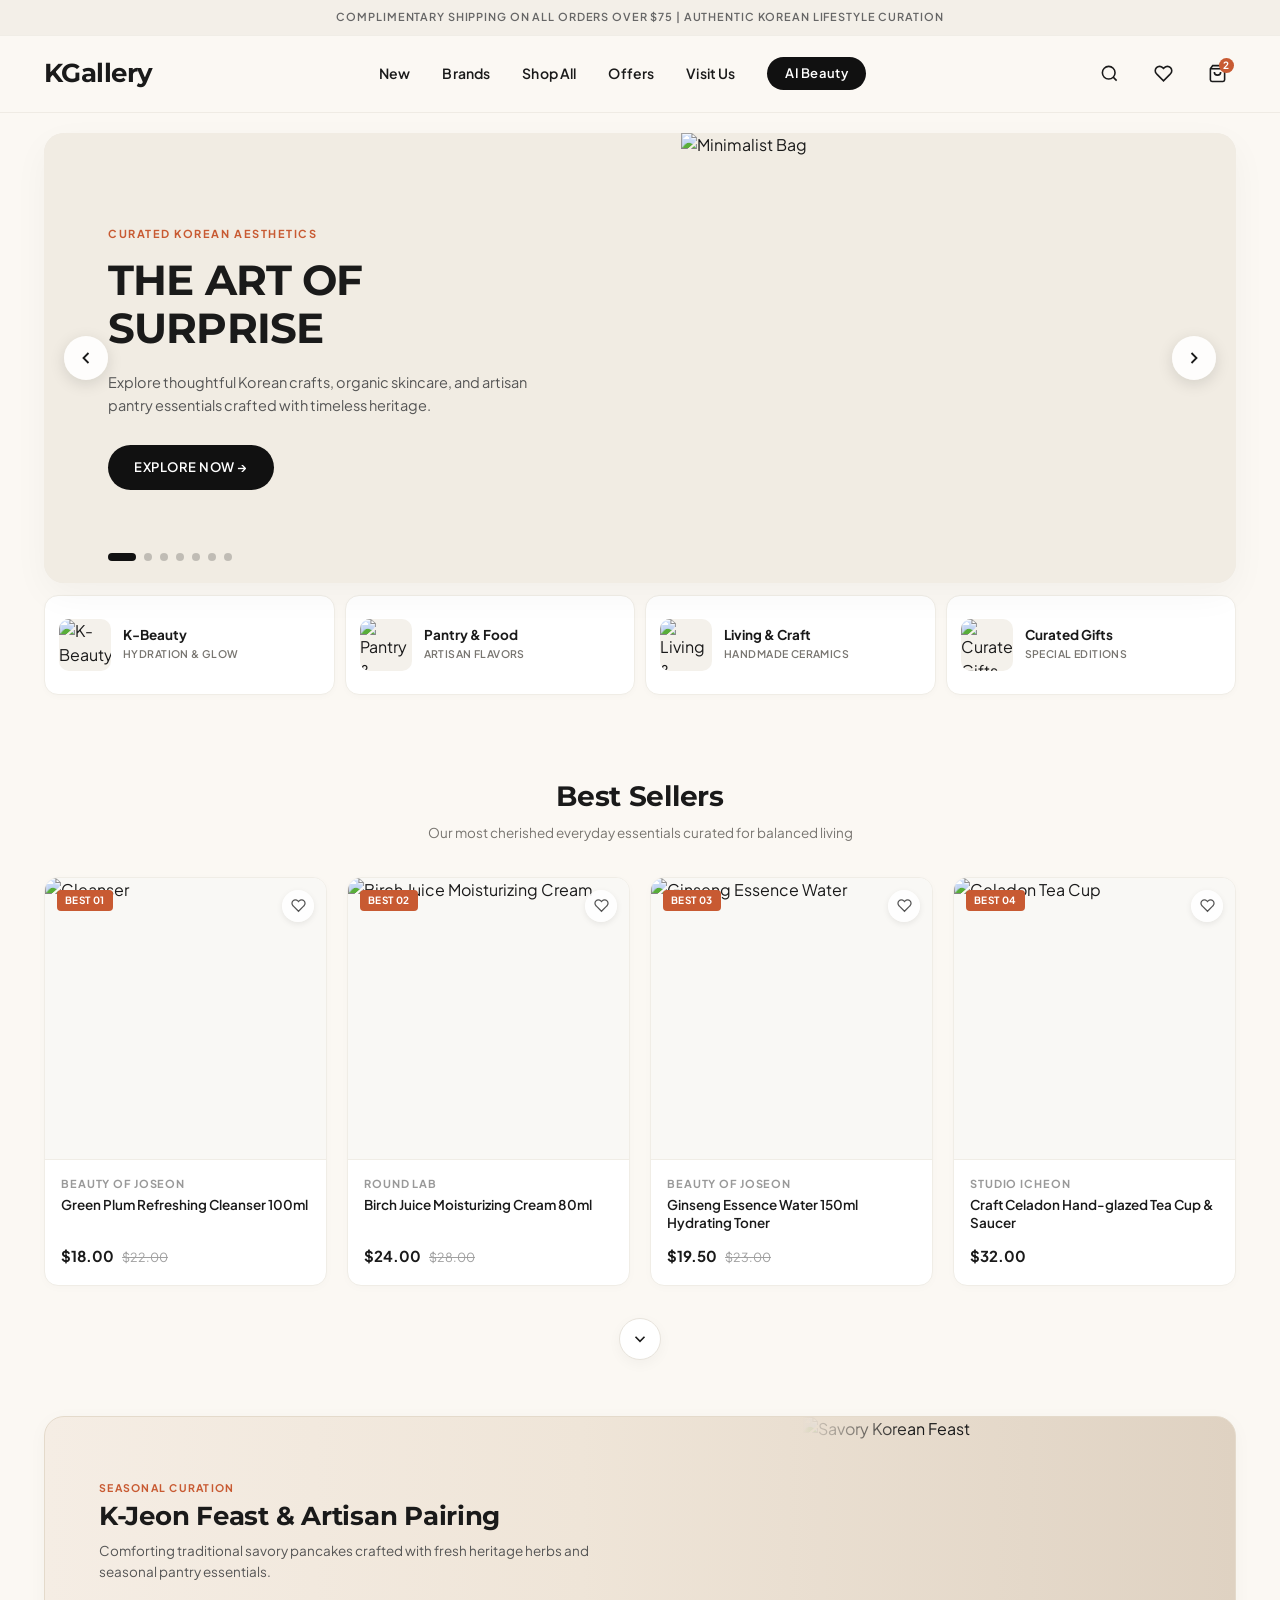
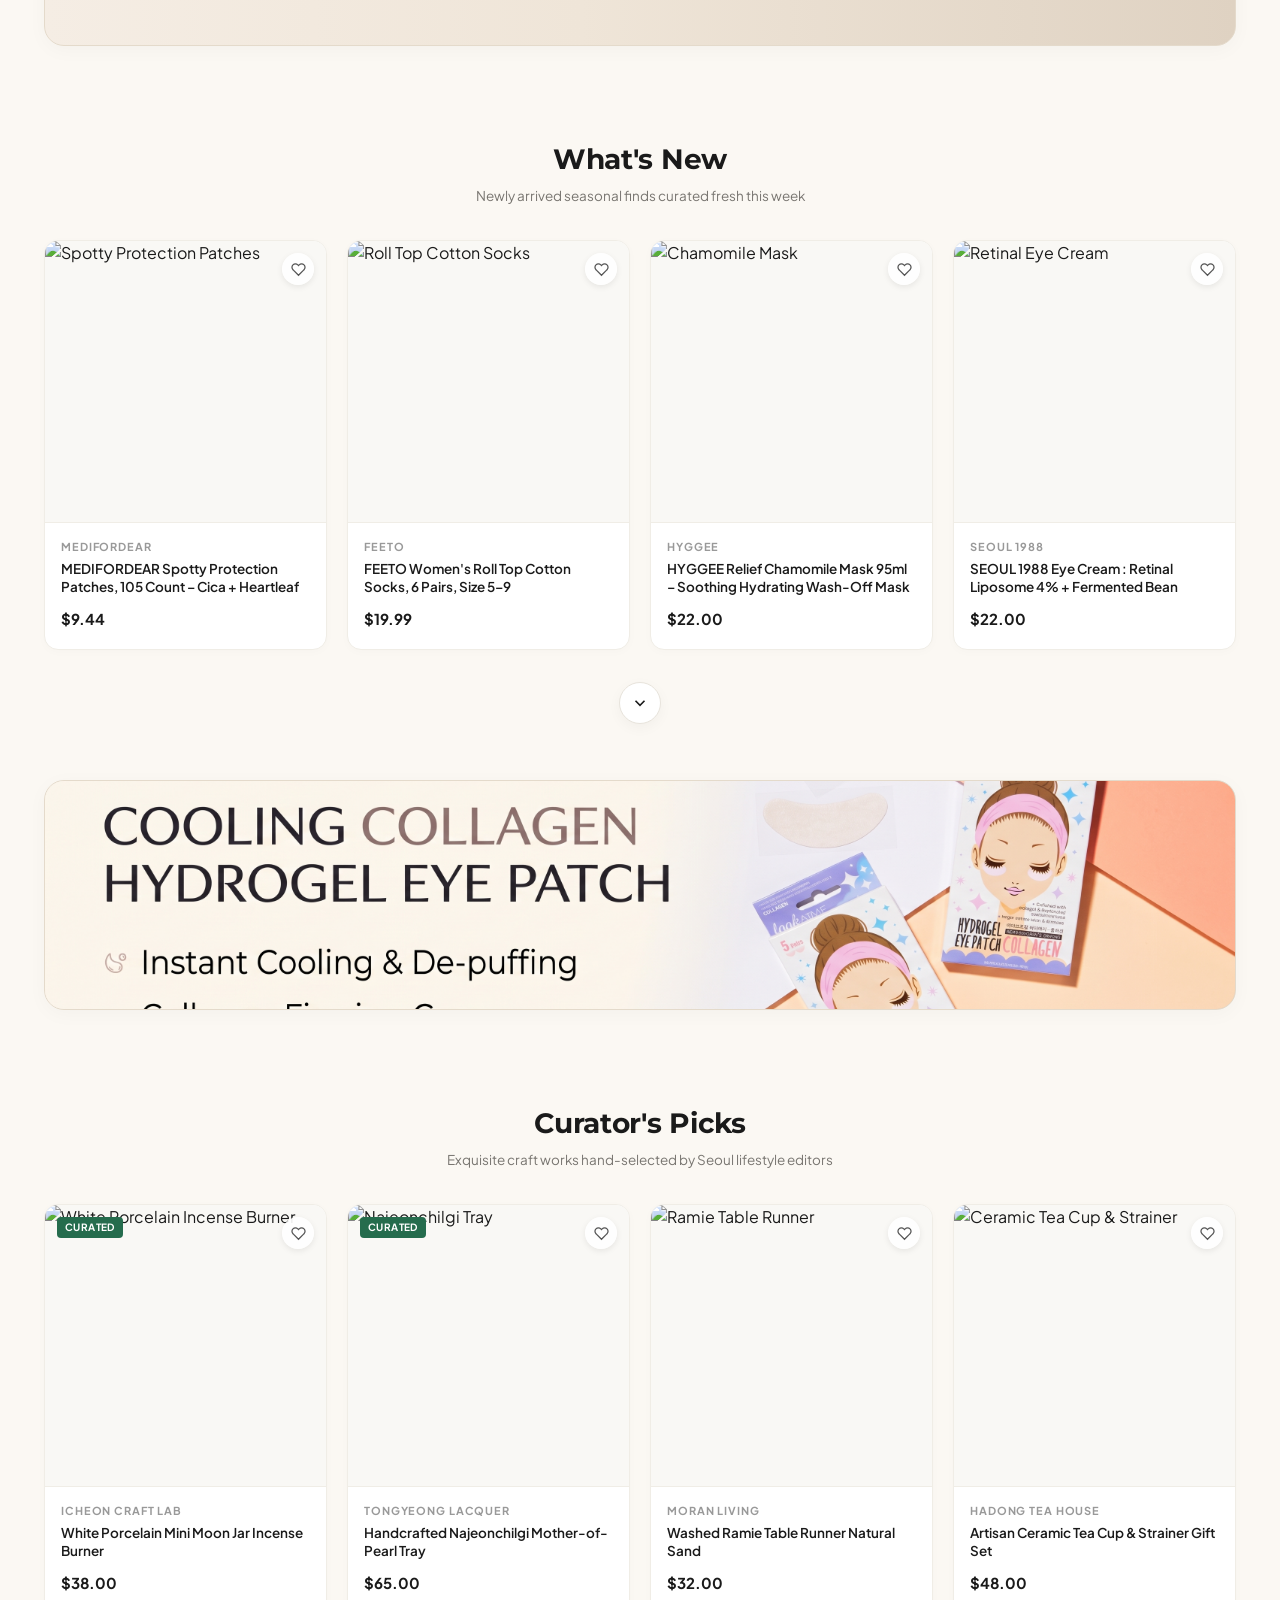
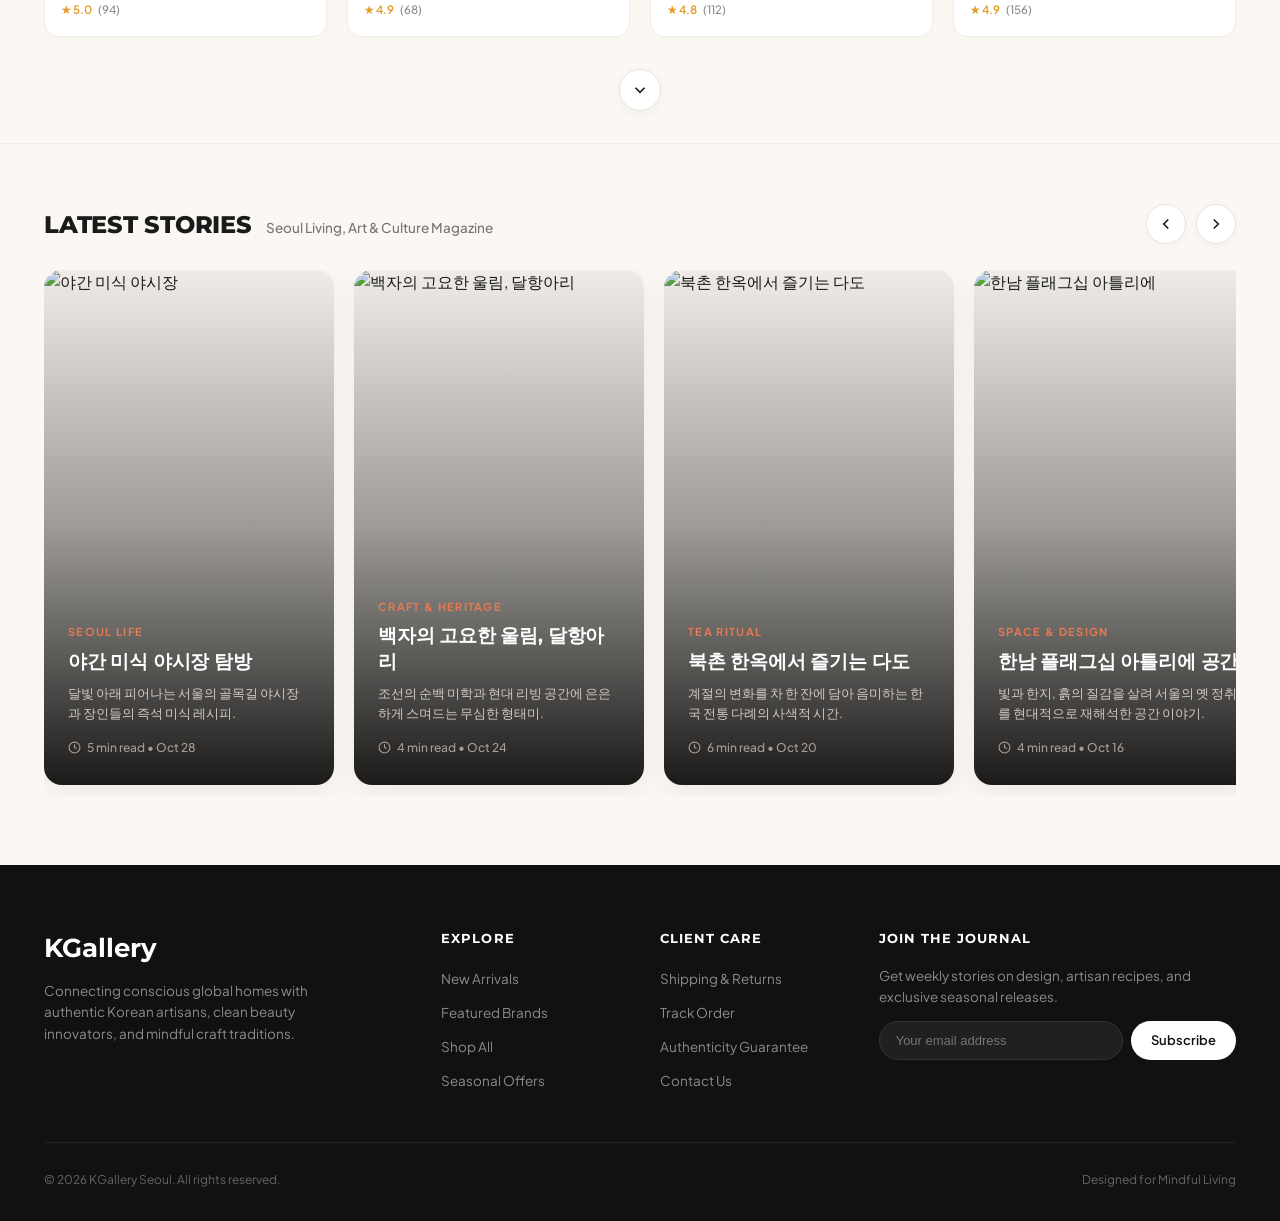
==== index.html @ 079049cc "Update: KGallery project layout and visit us page" ====
<!DOCTYPE html>
<html lang="ko">
<head>
  <meta charset="UTF-8">
  <meta name="viewport" content="width=device-width, initial-scale=1.0">
  <title>KGallery | Authentic Korean Lifestyle Curation</title>
  <!-- Google Fonts -->
  <link rel="preconnect" href="https://fonts.googleapis.com">
  <link rel="preconnect" href="https://fonts.gstatic.com" crossorigin>
  <link href="https://fonts.googleapis.com/css2?family=Montserrat:ital,wght@0,300;0,400;0,500;0,600;0,700;0,800;1,400&family=Plus+Jakarta+Sans:wght@400;500;600;700&display=swap" rel="stylesheet">
  
  <!-- 분리된 외부 CSS 파일 연결 -->
  <link rel="stylesheet" href="style.css">
</head>
<body>

  <!-- Top Announcement Bar -->
  <div class="top-announcement">
    COMPLIMENTARY SHIPPING ON ALL ORDERS OVER $75 | AUTHENTIC KOREAN LIFESTYLE CURATION
  </div>

  <!-- Header -->
  <header class="site-header">
    <div class="container header-inner">
      <div class="logo-wrap">
        <a href="index.html" class="logo-text">KGallery</a>
      </div>

      <!-- Main Navigation -->
      <nav class="main-nav">
        <a href="https://k-gallery.com/shop/collections/new-arrivals" class="nav-link">New</a>
        <a href="https://k-gallery.com/shop/brands" class="nav-link">Brands</a>
        <a href="https://k-gallery.com/shop/collections/all-items" class="nav-link">Shop All</a>
        <a href="https://k-gallery.com/shop/collections/sale" class="nav-link">Offers</a>
        <a href="visit_us.html" class="nav-link">Visit Us</a>
        <a href="https://k-gallery.com/shop/services/beauty-consultations" class="nav-btn-pill">AI Beauty</a>
      </nav>

      <!-- Action Icons -->
      <div class="header-actions">
        <button class="action-icon-btn" aria-label="Search">
          <svg width="19" height="19" viewBox="0 0 24 24" fill="none" stroke="currentColor" stroke-width="2"><circle cx="11" cy="11" r="8"></circle><line x1="21" y1="21" x2="16.65" y2="16.65"></line></svg>
        </button>
        <button class="action-icon-btn" aria-label="Wishlist">
          <svg width="19" height="19" viewBox="0 0 24 24" fill="none" stroke="currentColor" stroke-width="2"><path d="M20.84 4.61a5.5 5.5 0 0 0-7.78 0L12 5.67l-1.06-1.06a5.5 5.5 0 0 0-7.78 7.78l1.06 1.06L12 21.23l7.78-7.78 1.06-1.06a5.5 5.5 0 0 0 0-7.78z"></path></svg>
        </button>
        <button class="action-icon-btn" aria-label="Cart">
          <svg width="19" height="19" viewBox="0 0 24 24" fill="none" stroke="currentColor" stroke-width="2"><path d="M6 2L3 6v14a2 2 0 0 0 2 2h14a2 2 0 0 0 2-2V6l-3-4z"></path><line x1="3" y1="6" x2="21" y2="6"></line><path d="M16 10a4 4 0 0 1-8 0"></path></svg>
          <span class="action-badge" id="cartCountBadge">2</span>
        </button>
      </div>
    </div>
  </header>

  <main>
    <!-- 1. HERO CAROUSEL SECTION -->
    <section class="hero-section">
      <div class="container">
        <div class="hero-carousel-container" id="heroCarousel">
          <div class="hero-track" id="heroTrack">
            
            <div class="hero-slide">
              <div class="hero-content">
                <span class="hero-label">Curated Korean Aesthetics</span>
                <h1 class="hero-title">THE ART OF<br>SURPRISE</h1>
                <p class="hero-desc">Explore thoughtful Korean crafts, organic skincare, and artisan pantry essentials crafted with timeless heritage.</p>
                <a href="#shop" class="hero-cta-btn">EXPLORE NOW &rarr;</a>
              </div>
              <div class="hero-visual">
                <img src="https://images.unsplash.com/photo-1544816155-12df9643f363?auto=format&fit=crop&w=1200&q=80" alt="Minimalist Bag">
              </div>
            </div>

            <div class="hero-slide">
              <div class="hero-content">
                <span class="hero-label">Worldwide Delivery Privilege</span>
                <h1 class="hero-title">COMPLIMENTARY<br>SHIPPING $75+</h1>
                <p class="hero-desc">Enjoy free climate-conscious shipping on all curated orders over $75, wrapped in traditional Hanji packaging.</p>
                <a href="#shop" class="hero-cta-btn">LEARN PRIVILEGES &rarr;</a>
              </div>
              <div class="hero-visual">
                <img src="https://images.unsplash.com/photo-1586350977771-b3b0abd50c82?auto=format&fit=crop&w=1200&q=80" alt="Packaging Craft">
              </div>
            </div>

            <div class="hero-slide">
              <div class="hero-content">
                <span class="hero-label">Flagship Store Experience</span>
                <h1 class="hero-title">OFFLINE STORE<br>GRAND OPENING</h1>
                <p class="hero-desc">Visit our tranquil Seoul flagship space in Hannam-dong. Touch the crafts, sip artisan teas, and experience tea rituals.</p>
                <a href="visit_us.html" class="hero-cta-btn">VISIT STORE &rarr;</a>
              </div>
              <div class="hero-visual">
                <img src="https://images.unsplash.com/photo-1513694203232-719a280e022f?auto=format&fit=crop&w=1200&q=80" alt="Flagship Studio">
              </div>
            </div>

            <div class="hero-slide">
              <div class="hero-content">
                <span class="hero-label">Pure Herbal Synergy</span>
                <h1 class="hero-title">BOTANICAL<br>RESTORATION</h1>
                <p class="hero-desc">Gentle daily barrier care enriched with centuries-old Korean Hanbang fermentation science.</p>
                <a href="#shop" class="hero-cta-btn">SHOP FORMULAS &rarr;</a>
              </div>
              <div class="hero-visual">
                <img src="https://images.unsplash.com/photo-1556228720-195a672e8a03?auto=format&fit=crop&w=1200&q=80" alt="Botanical Skincare">
              </div>
            </div>

            <div class="hero-slide">
              <div class="hero-content">
                <span class="hero-label">Living & Crafts</span>
                <h1 class="hero-title">TIMELESS<br>CERAMICS</h1>
                <p class="hero-desc">Elevate your living moments with hand-thrown Moon Jars, celadon tea sets, and woodenware.</p>
                <a href="#shop" class="hero-cta-btn">VIEW CRAFTS &rarr;</a>
              </div>
              <div class="hero-visual">
                <img src="https://images.unsplash.com/photo-1610701596007-11502861dcfa?auto=format&fit=crop&w=1200&q=80" alt="Ceramics">
              </div>
            </div>

            <div class="hero-slide">
              <div class="hero-content">
                <span class="hero-label">Fermented Culinary Soul</span>
                <h1 class="hero-title">ARTISAN PANTRY<br>ESSENTIALS</h1>
                <p class="hero-desc">Aged gochujang, unrefined sesame oils, and wild mountain tea leaves sourced directly from small-batch producers.</p>
                <a href="#shop" class="hero-cta-btn">EXPLORE PANTRY &rarr;</a>
              </div>
              <div class="hero-visual">
                <img src="image/핑크 억새밭 속 내추럴 스킨케어 바구니.png" alt="Pantry Essentials">
              </div>
            </div>

            <div class="hero-slide">
              <div class="hero-content">
                <span class="hero-label">Mindful Gifting</span>
                <h1 class="hero-title">BOJAGI GIFT<br>COLLECTION</h1>
                <p class="hero-desc">Send sincere blessings wrapped in exquisite silk Bojagi knotting, custom tailored for your precious moments.</p>
                <a href="#shop" class="hero-cta-btn">DISCOVER GIFTS &rarr;</a>
              </div>
              <div class="hero-visual">
                <img src="https://images.unsplash.com/photo-1522335789203-aabd1fc54bc9?auto=format&fit=crop&w=1200&q=80" alt="Bojagi Gift Wrapping">
              </div>
            </div>


             <div class="hero-slide">
              <!-- <div class="hero-content">
                <span class="hero-label">Mindful Gifting</span>
                <h1 class="hero-title">BOJAGI GIFT<br>COLLECTION</h1>
                <p class="hero-desc">Send sincere blessings wrapped in exquisite silk Bojagi knotting, custom tailored for your precious moments.</p>
                <a href="#shop" class="hero-cta-btn">DISCOVER GIFTS &rarr;</a>
              </div> -->
              <div class="hero-visual">
                <img src="image/3000_1172.png" alt="Bojagi Gift Wrapping">
              </div>
            </div>

          </div>

          <!-- Arrows & Dots -->
          <button class="hero-nav-arrow hero-nav-prev" id="heroPrevBtn" aria-label="Previous Slide">
            <svg width="20" height="20" viewBox="0 0 24 24" fill="none" stroke="currentColor" stroke-width="2.2"><polyline points="15 18 9 12 15 6"></polyline></svg>
          </button>
          <button class="hero-nav-arrow hero-nav-next" id="heroNextBtn" aria-label="Next Slide">
            <svg width="20" height="20" viewBox="0 0 24 24" fill="none" stroke="currentColor" stroke-width="2.2"><polyline points="9 18 15 12 9 6"></polyline></svg>
          </button>

          <div class="hero-pagination" id="heroPagination">
            <div class="pagination-dot active" data-index="0"></div>
            <div class="pagination-dot" data-index="1"></div>
            <div class="pagination-dot" data-index="2"></div>
            <div class="pagination-dot" data-index="3"></div>
            <div class="pagination-dot" data-index="4"></div>
            <div class="pagination-dot" data-index="5"></div>
            <div class="pagination-dot" data-index="6"></div>
          </div>
        </div>

        <!-- 4 Sub-Category Cards -->
        <div class="hero-sub-categories">
          <a href="#" class="sub-cat-card">
            <div class="sub-cat-img-box">
              <img src="https://images.unsplash.com/photo-1556228720-195a672e8a03?auto=format&fit=crop&w=150&q=80" alt="K-Beauty">
            </div>
            <div class="sub-cat-meta">
              <span class="sub-cat-title">K-Beauty</span>
              <span class="sub-cat-tag">Hydration & Glow</span>
            </div>
          </a>
          <a href="#" class="sub-cat-card">
            <div class="sub-cat-img-box">
              <img src="https://images.unsplash.com/photo-1582878826629-29b7ad1cdc43?auto=format&fit=crop&w=150&q=80" alt="Pantry & Food">
            </div>
            <div class="sub-cat-meta">
              <span class="sub-cat-title">Pantry & Food</span>
              <span class="sub-cat-tag">Artisan Flavors</span>
            </div>
          </a>
          <a href="#" class="sub-cat-card">
            <div class="sub-cat-img-box">
              <img src="https://images.unsplash.com/photo-1610701596007-11502861dcfa?auto=format&fit=crop&w=150&q=80" alt="Living & Craft">
            </div>
            <div class="sub-cat-meta">
              <span class="sub-cat-title">Living & Craft</span>
              <span class="sub-cat-tag">Handmade Ceramics</span>
            </div>
          </a>
          <a href="#" class="sub-cat-card">
            <div class="sub-cat-img-box">
              <img src="https://images.unsplash.com/photo-1544816155-12df9643f363?auto=format&fit=crop&w=150&q=80" alt="Curated Gifts">
            </div>
            <div class="sub-cat-meta">
              <span class="sub-cat-title">Curated Gifts</span>
              <span class="sub-cat-tag">Special Editions</span>
            </div>
          </a>
        </div>
      </div>
    </section>

    <!-- 2. BEST SELLERS SECTION -->
    <section class="section-wrap" id="shop">
      <div class="container">
        <div class="section-heading-center">
          <h2 class="section-title">Best Sellers</h2>
          <p class="section-subtitle">Our most cherished everyday essentials curated for balanced living</p>
        </div>

        <div class="product-grid">
          <div class="product-card">
            <div class="product-thumb-wrap">
              <span class="badge-tag">BEST 01</span>
              <button class="wish-toggle" aria-label="Add to wishlist"><svg width="15" height="15" viewBox="0 0 24 24" fill="none" stroke="currentColor" stroke-width="2"><path d="M20.84 4.61a5.5 5.5 0 0 0-7.78 0L12 5.67l-1.06-1.06a5.5 5.5 0 0 0-7.78 7.78l1.06 1.06L12 21.23l7.78-7.78 1.06-1.06a5.5 5.5 0 0 0 0-7.78z"></path></svg></button>
              <img src="https://images.unsplash.com/photo-1556228720-195a672e8a03?auto=format&fit=crop&w=600&q=80" alt="Cleanser">
              <button class="add-to-cart-overlay-btn" onclick="addToCart('Green Plum Refreshing Cleanser')">Add to Cart</button>
            </div>
            <div class="product-info">
              <div>
                <div class="product-brand">Beauty of Joseon</div>
                <h3 class="product-name">Green Plum Refreshing Cleanser 100ml</h3>
              </div>
              <div class="product-price-box">
                <span class="price-current">$18.00</span>
                <span class="price-original">$22.00</span>
              </div>
            </div>
          </div>

          <div class="product-card">
            <div class="product-thumb-wrap">
              <span class="badge-tag">BEST 02</span>
              <button class="wish-toggle" aria-label="Add to wishlist"><svg width="15" height="15" viewBox="0 0 24 24" fill="none" stroke="currentColor" stroke-width="2"><path d="M20.84 4.61a5.5 5.5 0 0 0-7.78 0L12 5.67l-1.06-1.06a5.5 5.5 0 0 0-7.78 7.78l1.06 1.06L12 21.23l7.78-7.78 1.06-1.06a5.5 5.5 0 0 0 0-7.78z"></path></svg></button>
              <img src="https://images.unsplash.com/photo-1620916566398-39f1143ab7be?auto=format&fit=crop&w=600&q=80" alt="Birch Juice Moisturizing Cream">
              <button class="add-to-cart-overlay-btn" onclick="addToCart('Birch Juice Moisturizing Cream')">Add to Cart</button>
            </div>
            <div class="product-info">
              <div>
                <div class="product-brand">Round Lab</div>
                <h3 class="product-name">Birch Juice Moisturizing Cream 80ml</h3>
              </div>
              <div class="product-price-box">
                <span class="price-current">$24.00</span>
                <span class="price-original">$28.00</span>
              </div>
            </div>
          </div>

          <div class="product-card">
            <div class="product-thumb-wrap">
              <span class="badge-tag">BEST 03</span>
              <button class="wish-toggle" aria-label="Add to wishlist"><svg width="15" height="15" viewBox="0 0 24 24" fill="none" stroke="currentColor" stroke-width="2"><path d="M20.84 4.61a5.5 5.5 0 0 0-7.78 0L12 5.67l-1.06-1.06a5.5 5.5 0 0 0-7.78 7.78l1.06 1.06L12 21.23l7.78-7.78 1.06-1.06a5.5 5.5 0 0 0 0-7.78z"></path></svg></button>
              <img src="https://images.unsplash.com/photo-1608248597359-009765691d17?auto=format&fit=crop&w=600&q=80" alt="Ginseng Essence Water">
              <button class="add-to-cart-overlay-btn" onclick="addToCart('Ginseng Essence Water 150ml')">Add to Cart</button>
            </div>
            <div class="product-info">
              <div>
                <div class="product-brand">Beauty of Joseon</div>
                <h3 class="product-name">Ginseng Essence Water 150ml Hydrating Toner</h3>
              </div>
              <div class="product-price-box">
                <span class="price-current">$19.50</span>
                <span class="price-original">$23.00</span>
              </div>
            </div>
          </div>

          <div class="product-card">
            <div class="product-thumb-wrap">
              <span class="badge-tag">BEST 04</span>
              <button class="wish-toggle" aria-label="Add to wishlist"><svg width="15" height="15" viewBox="0 0 24 24" fill="none" stroke="currentColor" stroke-width="2"><path d="M20.84 4.61a5.5 5.5 0 0 0-7.78 0L12 5.67l-1.06-1.06a5.5 5.5 0 0 0-7.78 7.78l1.06 1.06L12 21.23l7.78-7.78 1.06-1.06a5.5 5.5 0 0 0 0-7.78z"></path></svg></button>
              <img src="https://images.unsplash.com/photo-1544816155-12df9643f363?auto=format&fit=crop&w=600&q=80" alt="Celadon Tea Cup">
              <button class="add-to-cart-overlay-btn" onclick="addToCart('Craft Celadon Tea Cup')">Add to Cart</button>
            </div>
            <div class="product-info">
              <div>
                <div class="product-brand">Studio Icheon</div>
                <h3 class="product-name">Craft Celadon Hand-glazed Tea Cup & Saucer</h3>
              </div>
              <div class="product-price-box">
                <span class="price-current">$32.00</span>
              </div>
            </div>
          </div>
        </div>

        <div class="section-more-wrap">
          <button class="btn-circle-expand" aria-label="Load more products" onclick="showToast('Loading additional best sellers...')">
            <svg width="18" height="18" viewBox="0 0 24 24" fill="none" stroke="currentColor" stroke-width="2.2"><polyline points="6 9 12 15 18 9"></polyline></svg>
          </button>
        </div>
      </div>
    </section>

    <!-- 3. PROMOTION BANNER 1: K-JEON FEAST (230px) -->
    <section class="promo-banner-section">
      <div class="container">
        <div class="promo-banner-card">
          <div class="promo-banner-left">
            <div class="promo-badge">Seasonal Curation</div>
            <h3 class="promo-title">K-Jeon Feast & Artisan Pairing</h3>
            <p class="promo-desc">Comforting traditional savory pancakes crafted with fresh heritage herbs and seasonal pantry essentials.</p>
          </div>
          <div class="promo-banner-right">
            <img src="https://images.unsplash.com/photo-1582878826629-29b7ad1cdc43?auto=format&fit=crop&w=800&q=80" alt="Savory Korean Feast">
          </div>
        </div>
      </div>
    </section>

    <!-- 4. WHAT'S NEW SECTION -->
    <section class="section-wrap">
      <div class="container">
        <div class="section-heading-center">
          <h2 class="section-title">What's New</h2>
          <p class="section-subtitle">Newly arrived seasonal finds curated fresh this week</p>
        </div>

        <div class="product-grid">
          <div class="product-card">
            <div class="product-thumb-wrap">
              <button class="wish-toggle" aria-label="Add to wishlist"><svg width="15" height="15" viewBox="0 0 24 24" fill="none" stroke="currentColor" stroke-width="2"><path d="M20.84 4.61a5.5 5.5 0 0 0-7.78 0L12 5.67l-1.06-1.06a5.5 5.5 0 0 0-7.78 7.78l1.06 1.06L12 21.23l7.78-7.78 1.06-1.06a5.5 5.5 0 0 0 0-7.78z"></path></svg></button>
              <img src="https://images.unsplash.com/photo-1556228720-195a672e8a03?auto=format&fit=crop&w=600&q=80" alt="Spotty Protection Patches">
              <button class="add-to-cart-overlay-btn" onclick="addToCart('MEDIFORDEAR Spotty Patches')">Add to Cart</button>
            </div>
            <div class="product-info">
              <div>
                <div class="product-brand">MEDIFORDEAR</div>
                <h3 class="product-name">MEDIFORDEAR Spotty Protection Patches, 105 Count – Cica + Heartleaf</h3>
              </div>
              <div class="product-price-box">
                <span class="price-current">$9.44</span>
              </div>
            </div>
          </div>

          <div class="product-card">
            <div class="product-thumb-wrap">
              <button class="wish-toggle" aria-label="Add to wishlist"><svg width="15" height="15" viewBox="0 0 24 24" fill="none" stroke="currentColor" stroke-width="2"><path d="M20.84 4.61a5.5 5.5 0 0 0-7.78 0L12 5.67l-1.06-1.06a5.5 5.5 0 0 0-7.78 7.78l1.06 1.06L12 21.23l7.78-7.78 1.06-1.06a5.5 5.5 0 0 0 0-7.78z"></path></svg></button>
              <img src="https://images.unsplash.com/photo-1586350977771-b3b0abd50c82?auto=format&fit=crop&w=600&q=80" alt="Roll Top Cotton Socks">
              <button class="add-to-cart-overlay-btn" onclick="addToCart('FEETO Roll Top Cotton Socks')">Add to Cart</button>
            </div>
            <div class="product-info">
              <div>
                <div class="product-brand">FEETO</div>
                <h3 class="product-name">FEETO Women's Roll Top Cotton Socks, 6 Pairs, Size 5–9</h3>
              </div>
              <div class="product-price-box">
                <span class="price-current">$19.99</span>
              </div>
            </div>
          </div>

          <div class="product-card">
            <div class="product-thumb-wrap">
              <button class="wish-toggle" aria-label="Add to wishlist"><svg width="15" height="15" viewBox="0 0 24 24" fill="none" stroke="currentColor" stroke-width="2"><path d="M20.84 4.61a5.5 5.5 0 0 0-7.78 0L12 5.67l-1.06-1.06a5.5 5.5 0 0 0-7.78 7.78l1.06 1.06L12 21.23l7.78-7.78 1.06-1.06a5.5 5.5 0 0 0 0-7.78z"></path></svg></button>
              <img src="https://images.unsplash.com/photo-1570172619644-dfd03ed5d881?auto=format&fit=crop&w=600&q=80" alt="Chamomile Mask">
              <button class="add-to-cart-overlay-btn" onclick="addToCart('HYGGEE Relief Chamomile Mask')">Add to Cart</button>
            </div>
            <div class="product-info">
              <div>
                <div class="product-brand">HYGGEE</div>
                <h3 class="product-name">HYGGEE Relief Chamomile Mask 95ml – Soothing Hydrating Wash-Off Mask</h3>
              </div>
              <div class="product-price-box">
                <span class="price-current">$22.00</span>
              </div>
            </div>
          </div>

          <div class="product-card">
            <div class="product-thumb-wrap">
              <button class="wish-toggle" aria-label="Add to wishlist"><svg width="15" height="15" viewBox="0 0 24 24" fill="none" stroke="currentColor" stroke-width="2"><path d="M20.84 4.61a5.5 5.5 0 0 0-7.78 0L12 5.67l-1.06-1.06a5.5 5.5 0 0 0-7.78 7.78l1.06 1.06L12 21.23l7.78-7.78 1.06-1.06a5.5 5.5 0 0 0 0-7.78z"></path></svg></button>
              <img src="https://images.unsplash.com/photo-1620916566398-39f1143ab7be?auto=format&fit=crop&w=600&q=80" alt="Retinal Eye Cream">
              <button class="add-to-cart-overlay-btn" onclick="addToCart('SEOUL 1988 Eye Cream')">Add to Cart</button>
            </div>
            <div class="product-info">
              <div>
                <div class="product-brand">SEOUL 1988</div>
                <h3 class="product-name">SEOUL 1988 Eye Cream : Retinal Liposome 4% + Fermented Bean</h3>
              </div>
              <div class="product-price-box">
                <span class="price-current">$22.00</span>
              </div>
            </div>
          </div>
        </div>

        <div class="section-more-wrap">
          <button class="btn-circle-expand" aria-label="Load more new arrivals" onclick="showToast('Loading more new arrivals...')">
            <svg width="18" height="18" viewBox="0 0 24 24" fill="none" stroke="currentColor" stroke-width="2.2"><polyline points="6 9 12 15 18 9"></polyline></svg>
          </button>
        </div>
      </div>
    </section>

    <!-- 5. PROMOTION BANNER 2: KOMBUCHA MAGIC (230px) -->
    <!-- <section class="spotlight-banner-section"> 
      <div class="container">
        <!-- <div class="spotlight-banner-card">
          <div class="spotlight-text-side">
            <span class="spotlight-tag">Biome Innovation</span>
            <h2 class="spotlight-title">Kombucha-Powered<br>Biome Magic</h2>
            <p class="spotlight-desc">Unlocking healthy skin resilience through 506 hours of slow, low-temperature natural tea fermentation. Balances pH while preserving deep moisture.</p>
            <div class="spotlight-stat">
              <div class="stat-number">404</div>
              <div class="stat-caption">hours of heritage slow fermentation per batch</div>
            </div>
          </div> -->
          <!-- <div class="spotlight-media-side">
            <img src="image/Gemini_Generated_Image_4gr7hv4gr7hv4gr7.png" alt="Cooling Collagen Hydrogel Eye Patch">
          </div>
        </div>
      </div>
    </section> --> 

    <section class="promo-banner-section"> 
      <div class="container">
        <!-- 링크를 걸고 싶은 경우 <a> 태그로 감싸주세요 -->
        <a href="#" class="promo-banner-card full-image-banner">
          <img src="image/Gemini_Generated_Image_4gr7hv4gr7hv4gr7.png" alt="Cooling Collagen Hydrogel Eye Patch">
        </a>
      </div>
  </section>
  

    <!-- 6. CURATOR'S PICKS SECTION -->
    <section class="section-wrap">
      <div class="container">
        <div class="section-heading-center">
          <h2 class="section-title">Curator's Picks</h2>
          <p class="section-subtitle">Exquisite craft works hand-selected by Seoul lifestyle editors</p>
        </div>

        <div class="product-grid">
          <div class="product-card">
            <div class="product-thumb-wrap">
              <span class="badge-tag badge-curated">CURATED</span>
              <button class="wish-toggle" aria-label="Add to wishlist"><svg width="15" height="15" viewBox="0 0 24 24" fill="none" stroke="currentColor" stroke-width="2"><path d="M20.84 4.61a5.5 5.5 0 0 0-7.78 0L12 5.67l-1.06-1.06a5.5 5.5 0 0 0-7.78 7.78l1.06 1.06L12 21.23l7.78-7.78 1.06-1.06a5.5 5.5 0 0 0 0-7.78z"></path></svg></button>
              <img src="https://images.unsplash.com/photo-1610701596007-11502861dcfa?auto=format&fit=crop&w=600&q=80" alt="White Porcelain Incense Burner">
              <button class="add-to-cart-overlay-btn" onclick="addToCart('White Porcelain Incense Burner')">Add to Cart</button>
            </div>
            <div class="product-info">
              <div>
                <div class="product-brand">ICHEON CRAFT LAB</div>
                <h3 class="product-name">White Porcelain Mini Moon Jar Incense Burner</h3>
              </div>
              <div>
                <div class="product-price-box"><span class="price-current">$38.00</span></div>
                <div class="rating-row"><span>&#9733; 5.0</span><span class="rating-count">(94)</span></div>
              </div>
            </div>
          </div>

          <div class="product-card">
            <div class="product-thumb-wrap">
              <span class="badge-tag badge-curated">CURATED</span>
              <button class="wish-toggle" aria-label="Add to wishlist"><svg width="15" height="15" viewBox="0 0 24 24" fill="none" stroke="currentColor" stroke-width="2"><path d="M20.84 4.61a5.5 5.5 0 0 0-7.78 0L12 5.67l-1.06-1.06a5.5 5.5 0 0 0-7.78 7.78l1.06 1.06L12 21.23l7.78-7.78 1.06-1.06a5.5 5.5 0 0 0 0-7.78z"></path></svg></button>
              <img src="https://images.unsplash.com/photo-1544816155-12df9643f363?auto=format&fit=crop&w=600&q=80" alt="Najeonchilgi Tray">
              <button class="add-to-cart-overlay-btn" onclick="addToCart('Handcrafted Najeonchilgi Tray')">Add to Cart</button>
            </div>
            <div class="product-info">
              <div>
                <div class="product-brand">TONGYEONG LACQUER</div>
                <h3 class="product-name">Handcrafted Najeonchilgi Mother-of-Pearl Tray</h3>
              </div>
              <div>
                <div class="product-price-box"><span class="price-current">$65.00</span></div>
                <div class="rating-row"><span>&#9733; 4.9</span><span class="rating-count">(68)</span></div>
              </div>
            </div>
          </div>

          <div class="product-card">
            <div class="product-thumb-wrap">
              <button class="wish-toggle" aria-label="Add to wishlist"><svg width="15" height="15" viewBox="0 0 24 24" fill="none" stroke="currentColor" stroke-width="2"><path d="M20.84 4.61a5.5 5.5 0 0 0-7.78 0L12 5.67l-1.06-1.06a5.5 5.5 0 0 0-7.78 7.78l1.06 1.06L12 21.23l7.78-7.78 1.06-1.06a5.5 5.5 0 0 0 0-7.78z"></path></svg></button>
              <img src="https://images.unsplash.com/photo-1586350977771-b3b0abd50c82?auto=format&fit=crop&w=600&q=80" alt="Ramie Table Runner">
              <button class="add-to-cart-overlay-btn" onclick="addToCart('Washed Ramie Table Runner')">Add to Cart</button>
            </div>
            <div class="product-info">
              <div>
                <div class="product-brand">MORAN LIVING</div>
                <h3 class="product-name">Washed Ramie Table Runner Natural Sand</h3>
              </div>
              <div>
                <div class="product-price-box"><span class="price-current">$32.00</span></div>
                <div class="rating-row"><span>&#9733; 4.8</span><span class="rating-count">(112)</span></div>
              </div>
            </div>
          </div>

          <div class="product-card">
            <div class="product-thumb-wrap">
              <button class="wish-toggle" aria-label="Add to wishlist"><svg width="15" height="15" viewBox="0 0 24 24" fill="none" stroke="currentColor" stroke-width="2"><path d="M20.84 4.61a5.5 5.5 0 0 0-7.78 0L12 5.67l-1.06-1.06a5.5 5.5 0 0 0-7.78 7.78l1.06 1.06L12 21.23l7.78-7.78 1.06-1.06a5.5 5.5 0 0 0 0-7.78z"></path></svg></button>
              <img src="https://images.unsplash.com/photo-1570172619644-dfd03ed5d881?auto=format&fit=crop&w=600&q=80" alt="Ceramic Tea Cup & Strainer">
              <button class="add-to-cart-overlay-btn" onclick="addToCart('Artisan Ceramic Tea Cup Set')">Add to Cart</button>
            </div>
            <div class="product-info">
              <div>
                <div class="product-brand">HADONG TEA HOUSE</div>
                <h3 class="product-name">Artisan Ceramic Tea Cup & Strainer Gift Set</h3>
              </div>
              <div>
                <div class="product-price-box"><span class="price-current">$48.00</span></div>
                <div class="rating-row"><span>&#9733; 4.9</span><span class="rating-count">(156)</span></div>
              </div>
            </div>
          </div>
        </div>

        <div class="section-more-wrap">
          <button class="btn-circle-expand" aria-label="Load more curator picks" onclick="showToast('Loading more curated picks...')">
            <svg width="18" height="18" viewBox="0 0 24 24" fill="none" stroke="currentColor" stroke-width="2.2"><polyline points="6 9 12 15 18 9"></polyline></svg>
          </button>
        </div>
      </div>
    </section>

    <!-- 7. LATEST STORIES SLIDER -->
    <section class="stories-section">
      <div class="container">
        <div class="stories-top-bar">
          <div class="stories-heading-group">
            <h2 class="stories-main-title">LATEST STORIES</h2>
            <span class="stories-sub-text">Seoul Living, Art & Culture Magazine</span>
          </div>
          <div class="stories-nav-arrows">
            <button class="stories-arrow-btn" id="storyPrevBtn" aria-label="Previous Stories">
              <svg width="18" height="18" viewBox="0 0 24 24" fill="none" stroke="currentColor" stroke-width="2.2"><polyline points="15 18 9 12 15 6"></polyline></svg>
            </button>
            <button class="stories-arrow-btn" id="storyNextBtn" aria-label="Next Stories">
              <svg width="18" height="18" viewBox="0 0 24 24" fill="none" stroke="currentColor" stroke-width="2.2"><polyline points="9 18 15 12 9 6"></polyline></svg>
            </button>
          </div>
        </div>

        <div class="stories-scroll-box" id="storiesTrack">
          <div class="story-card-item">
            <img class="story-card-bg" src="https://images.unsplash.com/photo-1544816155-12df9643f363?auto=format&fit=crop&w=600&q=80" alt="야간 미식 야시장">
            <div class="story-card-overlay">
              <span class="story-cat-tag">SEOUL LIFE</span>
              <h3 class="story-item-title">야간 미식 야시장 탐방</h3>
              <p class="story-item-summary">달빛 아래 피어나는 서울의 골목길 야시장과 장인들의 즉석 미식 레시피.</p>
              <div class="story-item-meta"><svg width="13" height="13" viewBox="0 0 24 24" fill="none" stroke="currentColor" stroke-width="2"><circle cx="12" cy="12" r="10"></circle><polyline points="12 6 12 12 16 14"></polyline></svg><span>5 min read • Oct 28</span></div>
            </div>
          </div>

          <div class="story-card-item">
            <img class="story-card-bg" src="https://images.unsplash.com/photo-1610701596007-11502861dcfa?auto=format&fit=crop&w=600&q=80" alt="백자의 고요한 울림, 달항아리">
            <div class="story-card-overlay">
              <span class="story-cat-tag">CRAFT & HERITAGE</span>
              <h3 class="story-item-title">백자의 고요한 울림, 달항아리</h3>
              <p class="story-item-summary">조선의 순백 미학과 현대 리빙 공간에 은은하게 스며드는 무심한 형태미.</p>
              <div class="story-item-meta"><svg width="13" height="13" viewBox="0 0 24 24" fill="none" stroke="currentColor" stroke-width="2"><circle cx="12" cy="12" r="10"></circle><polyline points="12 6 12 12 16 14"></polyline></svg><span>4 min read • Oct 24</span></div>
            </div>
          </div>

          <div class="story-card-item">
            <img class="story-card-bg" src="https://images.unsplash.com/photo-1570172619644-dfd03ed5d881?auto=format&fit=crop&w=600&q=80" alt="북촌 한옥에서 즐기는 다도">
            <div class="story-card-overlay">
              <span class="story-cat-tag">TEA RITUAL</span>
              <h3 class="story-item-title">북촌 한옥에서 즐기는 다도</h3>
              <p class="story-item-summary">계절의 변화를 차 한 잔에 담아 음미하는 한국 전통 다례의 사색적 시간.</p>
              <div class="story-item-meta"><svg width="13" height="13" viewBox="0 0 24 24" fill="none" stroke="currentColor" stroke-width="2"><circle cx="12" cy="12" r="10"></circle><polyline points="12 6 12 12 16 14"></polyline></svg><span>6 min read • Oct 20</span></div>
            </div>
          </div>

          <div class="story-card-item">
            <img class="story-card-bg" src="https://images.unsplash.com/photo-1513694203232-719a280e022f?auto=format&fit=crop&w=600&q=80" alt="한남 플래그십 아틀리에">
            <div class="story-card-overlay">
              <span class="story-cat-tag">SPACE & DESIGN</span>
              <h3 class="story-item-title">한남 플래그십 아틀리에 공간</h3>
              <p class="story-item-summary">빛과 한지, 흙의 질감을 살려 서울의 옛 정취를 현대적으로 재해석한 공간 이야기.</p>
              <div class="story-item-meta"><svg width="13" height="13" viewBox="0 0 24 24" fill="none" stroke="currentColor" stroke-width="2"><circle cx="12" cy="12" r="10"></circle><polyline points="12 6 12 12 16 14"></polyline></svg><span>4 min read • Oct 16</span></div>
            </div>
          </div>

          <div class="story-card-item">
            <img class="story-card-bg" src="https://images.unsplash.com/photo-1582878826629-29b7ad1cdc43?auto=format&fit=crop&w=600&q=80" alt="전통 장인의 30년 간장">
            <div class="story-card-overlay">
              <span class="story-cat-tag">PANTRY ROOTS</span>
              <h3 class="story-item-title">전통 장인의 30년 숙성 간장</h3>
              <p class="story-item-summary">순창 옹기에서 햇볕과 바람으로 빚어낸 천연 감칠맛의 정수를 찾아 떠난 여정.</p>
              <div class="story-item-meta"><svg width="13" height="13" viewBox="0 0 24 24" fill="none" stroke="currentColor" stroke-width="2"><circle cx="12" cy="12" r="10"></circle><polyline points="12 6 12 12 16 14"></polyline></svg><span>7 min read • Oct 11</span></div>
            </div>
          </div>

          <div class="story-card-item">
            <img class="story-card-bg" src="https://images.unsplash.com/photo-1556228720-195a672e8a03?auto=format&fit=crop&w=600&q=80" alt="서촌 골목길 예술 산책">
            <div class="story-card-overlay">
              <span class="story-cat-tag">LOCAL WALKS</span>
              <h3 class="story-item-title">서촌 골목길 예술 산책</h3>
              <p class="story-item-summary">인왕산 자락 아래 소담한 갤러리와 젊은 공예가들의 작업실이 숨어있는 길.</p>
              <div class="story-item-meta"><svg width="13" height="13" viewBox="0 0 24 24" fill="none" stroke="currentColor" stroke-width="2"><circle cx="12" cy="12" r="10"></circle><polyline points="12 6 12 12 16 14"></polyline></svg><span>5 min read • Oct 05</span></div>
            </div>
          </div>

          <div class="story-card-item">
            <img class="story-card-bg" src="https://images.unsplash.com/photo-1522335789203-aabd1fc54bc9?auto=format&fit=crop&w=600&q=80" alt="비단 보자기 매듭 문화">
            <div class="story-card-overlay">
              <span class="story-cat-tag">LIVING ART</span>
              <h3 class="story-item-title">비단 보자기 매듭 문화의 깊이</h3>
              <p class="story-item-summary">마음을 싸서 전한다는 옛 조상들의 다정한 배려, 보자기 아트의 재조명.</p>
              <div class="story-item-meta"><svg width="13" height="13" viewBox="0 0 24 24" fill="none" stroke="currentColor" stroke-width="2"><circle cx="12" cy="12" r="10"></circle><polyline points="12 6 12 12 16 14"></polyline></svg><span>3 min read • Sep 29</span></div>
            </div>
          </div>
        </div>
      </div>
    </section>
  </main>

  <!-- 8. FOOTER -->
  <footer class="site-footer">
    <div class="container">
      <div class="footer-main-grid">
        <div class="footer-brand">
          <h2>KGallery</h2>
          <p>Connecting conscious global homes with authentic Korean artisans, clean beauty innovators, and mindful craft traditions.</p>
        </div>

        <div>
          <h4 class="footer-col-title">Explore</h4>
          <ul class="footer-links">
            <li><a href="https://k-gallery.com/shop/collections/new-arrivals">New Arrivals</a></li>
            <li><a href="https://k-gallery.com/shop/brands">Featured Brands</a></li>
            <li><a href="https://k-gallery.com/shop/collections/all-items">Shop All</a></li>
            <li><a href="https://k-gallery.com/shop/collections/sale">Seasonal Offers</a></li>
          </ul>
        </div>

        <div>
          <h4 class="footer-col-title">Client Care</h4>
          <ul class="footer-links">
            <li><a href="#">Shipping & Returns</a></li>
            <li><a href="#">Track Order</a></li>
            <li><a href="#">Authenticity Guarantee</a></li>
            <li><a href="#">Contact Us</a></li>
          </ul>
        </div>

        <div>
          <h4 class="footer-col-title">Join The Journal</h4>
          <p style="font-size: 13.5px; color: #8C8C8C; margin-bottom: 12px;">Get weekly stories on design, artisan recipes, and exclusive seasonal releases.</p>
          <form class="newsletter-form" onsubmit="event.preventDefault(); showToast('Subscribed to the journal!');">
            <input type="email" class="newsletter-input" placeholder="Your email address" required>
            <button type="submit" class="newsletter-btn">Subscribe</button>
          </form>
        </div>
      </div>

      <div class="footer-bottom-bar">
        <div>&copy; 2026 KGallery Seoul. All rights reserved.</div>
        <div>Designed for Mindful Living</div>
      </div>
    </div>
  </footer>

  <!-- Toast Notification -->
  <div class="cart-toast" id="cartToast">
    <svg width="18" height="18" viewBox="0 0 24 24" fill="none" stroke="currentColor" stroke-width="2.5"><polyline points="20 6 9 17 4 12"></polyline></svg>
    <span id="toastMsg">Added to your bag</span>
  </div>

  <!-- 분리된 외부 JS 파일 연결 -->
  <script src="script.js"></script>
</body>
</html>
---- style.css ----
/* =========================================
   1. RESET & ROOT VARIABLES
========================================= */
*, *::before, *::after {
  box-sizing: border-box;
  margin: 0;
  padding: 0;
}

:root {
  --font-title: 'Montserrat', sans-serif;
  --font-body: 'Plus Jakarta Sans', -apple-system, BlinkMacSystemFont, "Segoe UI", Roboto, sans-serif;
  --bg-cream: #FBF8F3;
  --bg-white: #FFFFFF;
  --bg-card: #FFFFFF;
  --bg-light-box: #F6F4EF;
  --text-dark: #1A1A1A;
  --text-muted: #787570;
  --text-sub: #555555;
  --border-color: #E8E4DC;
  --border-light: #F0EDE6;
  --accent-black: #111111;
  --accent-coral: #E0533C;
  --accent-terracotta: #C85A32;
  --accent-green: #256C4D;
  --radius-sm: 8px;
  --radius-md: 14px;
  --radius-lg: 20px;
  --max-w: 1240px;
  --banner-height: 230px;
}

body {
  font-family: var(--font-body);
  background-color: var(--bg-cream);
  color: var(--text-dark);
  line-height: 1.5;
  -webkit-font-smoothing: antialiased;
  overflow-x: hidden;
}

a {
  color: inherit;
  text-decoration: none;
}

button {
  font-family: inherit;
  border: none;
  background: none;
  cursor: pointer;
}

img {
  max-width: 100%;
  height: auto;
  display: block;
}

.container {
  width: 100%;
  max-width: var(--max-w);
  margin: 0 auto;
  padding: 0 24px;
}

/* =========================================
   2. TOP UTILITY BAR & HEADER
========================================= */
.top-announcement {
  background-color: #F3EFE8;
  border-bottom: 1px solid var(--border-light);
  font-size: 11px;
  font-weight: 600;
  letter-spacing: 0.08em;
  text-align: center;
  padding: 9px 16px;
  color: #666;
  text-transform: uppercase;
}

.site-header {
  background-color: var(--bg-cream);
  position: sticky;
  top: 0;
  z-index: 100;
  border-bottom: 1px solid rgba(220, 215, 206, 0.4);
  backdrop-filter: blur(8px);
}

.header-inner {
  display: flex;
  align-items: center;
  justify-content: space-between;
  height: 76px;
}

.logo-wrap {
  display: flex;
  align-items: center;
  gap: 8px;
}

.logo-text {
  font-family: var(--font-title);
  font-size: 26px;
  font-weight: 700;
  letter-spacing: -0.02em;
  color: var(--text-dark);
}

.main-nav {
  display: flex;
  align-items: center;
  gap: 32px;
}

.nav-link {
  font-family: var(--font-body);
  font-size: 14px;
  font-weight: 600;
  color: var(--text-dark);
  transition: color 0.2s ease;
  letter-spacing: 0.01em;
}

.nav-link:hover {
  color: var(--accent-terracotta);
}

.nav-btn-pill {
  background-color: var(--accent-black);
  color: #FFFFFF;
  font-family: var(--font-body);
  font-size: 13px;
  font-weight: 600;
  padding: 7px 18px;
  border-radius: 9999px;
  letter-spacing: 0.02em;
  transition: background-color 0.2s ease, transform 0.15s ease;
  display: inline-flex;
  align-items: center;
}

.nav-btn-pill:hover {
  background-color: #E0533C;
  transform: translateY(-1px);
}

.header-actions {
  display: flex;
  align-items: center;
  gap: 18px;
}

.action-icon-btn {
  position: relative;
  display: flex;
  align-items: center;
  justify-content: center;
  width: 36px;
  height: 36px;
  color: var(--text-dark);
  transition: opacity 0.2s;
}

.action-icon-btn:hover {
  opacity: 0.7;
}

.action-badge {
  position: absolute;
  top: 2px;
  right: 2px;
  background: var(--accent-terracotta);
  color: #fff;
  font-size: 10px;
  font-weight: 700;
  width: 15px;
  height: 15px;
  border-radius: 50%;
  display: flex;
  align-items: center;
  justify-content: center;
}

/* =========================================
   3. HERO CAROUSEL & SUB-CATEGORIES
========================================= */
.hero-section {
  padding-top: 20px;
  padding-bottom: 12px;
}

.hero-carousel-container {
  position: relative;
  width: 100%;
  height: 450px;
  border-radius: var(--radius-lg);
  overflow: hidden;
  box-shadow: 0 12px 36px rgba(0,0,0,0.04);
  background-color: #EFEBE4;
  cursor: grab;
  user-select: none;
}

.hero-carousel-container.grabbing {
  cursor: grabbing;
}

.hero-track {
  display: flex;
  width: 100%;
  height: 100%;
  transition: transform 0.95s cubic-bezier(0.25, 1, 0.35, 1);
  will-change: transform;
}

.hero-track.is-dragging {
  transition: none;
}

.hero-slide {
  min-width: 100%;
  width: 100%;
  height: 450px;
  display: flex;
  align-items: stretch;
  background: #F1ECE3;
  flex-shrink: 0;
}

.hero-content {
  flex: 1.1;
  padding: 60px 64px;
  display: flex;
  flex-direction: column;
  justify-content: center;
  z-index: 2;
}

.hero-label {
  font-size: 11px;
  font-weight: 700;
  text-transform: uppercase;
  letter-spacing: 0.14em;
  color: var(--accent-terracotta);
  margin-bottom: 14px;
}

.hero-title {
  font-family: var(--font-title);
  font-size: 42px;
  font-weight: 700;
  line-height: 1.15;
  letter-spacing: -0.02em;
  color: var(--text-dark);
  margin-bottom: 18px;
}

.hero-desc {
  font-family: var(--font-body);
  font-size: 14.5px;
  line-height: 1.6;
  color: var(--text-sub);
  max-width: 440px;
  margin-bottom: 28px;
}

.hero-cta-btn {
  align-self: flex-start;
  background: var(--accent-black);
  color: #fff;
  font-family: var(--font-body);
  font-size: 13px;
  font-weight: 600;
  padding: 13px 26px;
  border-radius: 9999px;
  letter-spacing: 0.04em;
  display: inline-flex;
  align-items: center;
  gap: 10px;
  transition: transform 0.2s, background-color 0.2s;
}

.hero-cta-btn:hover {
  background-color: #2D2D2D;
  transform: translateX(4px);
}

.hero-visual {
  flex: 1.2;
  position: relative;
  overflow: hidden;
}

.hero-visual img {
  width: 100%;
  height: 100%;
  object-fit: cover;
  pointer-events: none;
}

.hero-nav-arrow {
  position: absolute;
  top: 50%;
  transform: translateY(-50%);
  width: 44px;
  height: 44px;
  border-radius: 50%;
  background: rgba(255, 255, 255, 0.88);
  backdrop-filter: blur(6px);
  box-shadow: 0 4px 16px rgba(0,0,0,0.12);
  display: flex;
  align-items: center;
  justify-content: center;
  cursor: pointer;
  z-index: 10;
  transition: all 0.2s ease;
  color: var(--text-dark);
}

.hero-nav-arrow:hover {
  background: #FFFFFF;
  transform: translateY(-50%) scale(1.08);
}

.hero-nav-prev { left: 20px; }
.hero-nav-next { right: 20px; }

.hero-pagination {
  position: absolute;
  bottom: 22px;
  left: 64px;
  display: flex;
  gap: 8px;
  z-index: 10;
}

.pagination-dot {
  width: 8px;
  height: 8px;
  border-radius: 50%;
  background: rgba(0, 0, 0, 0.2);
  cursor: pointer;
  transition: all 0.3s ease;
}

.pagination-dot.active {
  width: 28px;
  border-radius: 8px;
  background: var(--accent-black);
}

.hero-sub-categories {
  display: grid;
  grid-template-columns: repeat(4, 1fr);
  gap: 10px;
  margin-top: 12px;
}

.sub-cat-card {
  background: var(--bg-card);
  border: 1px solid var(--border-light);
  border-radius: var(--radius-md);
  min-height: 100px;
  padding: 12px 14px;
  display: flex;
  align-items: center;
  gap: 12px;
  transition: transform 0.2s ease, box-shadow 0.2s ease, border-color 0.2s ease;
  box-shadow: 0 2px 6px rgba(0,0,0,0.02);
}

.sub-cat-card:hover {
  transform: translateY(-2px);
  border-color: #D6D0C5;
  box-shadow: 0 6px 16px rgba(0,0,0,0.05);
}

.sub-cat-img-box {
  width: 52px;
  height: 52px;
  border-radius: 10px;
  background: #F4F1EB;
  overflow: hidden;
  flex-shrink: 0;
}

.sub-cat-img-box img {
  width: 100%;
  height: 100%;
  object-fit: cover;
}

.sub-cat-meta {
  display: flex;
  flex-direction: column;
}

.sub-cat-title {
  font-family: var(--font-body);
  font-size: 13.5px;
  font-weight: 700;
  color: var(--text-dark);
  line-height: 1.25;
}

.sub-cat-tag {
  font-size: 10.5px;
  font-weight: 600;
  color: var(--text-muted);
  letter-spacing: 0.04em;
  text-transform: uppercase;
  margin-top: 2px;
}

/* =========================================
   4. PRODUCT GRIDS & INTERACTION
========================================= */
.section-wrap {
  padding: 68px 0 32px;
}

.section-heading-center {
  text-align: center;
  margin-bottom: 34px;
}

.section-title {
  font-family: var(--font-title);
  font-size: 28px;
  font-weight: 700;
  color: var(--text-dark);
  letter-spacing: -0.01em;
}

.section-subtitle {
  font-family: var(--font-body);
  font-size: 13.5px;
  color: var(--text-muted);
  margin-top: 6px;
}

.product-grid {
  display: grid;
  grid-template-columns: repeat(4, 1fr);
  gap: 20px;
}

.product-card {
  background: var(--bg-card);
  border-radius: var(--radius-md);
  overflow: hidden;
  border: 1px solid var(--border-light);
  display: flex;
  flex-direction: column;
  transition: transform 0.22s ease, box-shadow 0.22s ease;
  box-shadow: 0 2px 10px rgba(0,0,0,0.02);
  position: relative;
}

.product-card:hover {
  transform: translateY(-4px);
  box-shadow: 0 10px 24px rgba(0,0,0,0.07);
}

.product-thumb-wrap {
  position: relative;
  width: 100%;
  padding-top: 100%;
  background: #F9F8F5;
  overflow: hidden;
}

.product-thumb-wrap img {
  position: absolute;
  top: 0;
  left: 0;
  width: 100%;
  height: 100%;
  object-fit: cover;
  transition: transform 0.4s ease;
}

.product-card:hover .product-thumb-wrap img {
  transform: scale(1.05);
}

.badge-tag {
  position: absolute;
  top: 12px;
  left: 12px;
  background: var(--accent-terracotta);
  color: #fff;
  font-size: 10px;
  font-weight: 700;
  padding: 3px 8px;
  border-radius: 4px;
  letter-spacing: 0.04em;
  z-index: 2;
}

.badge-curated {
  background: var(--accent-green);
}

.wish-toggle {
  position: absolute;
  top: 12px;
  right: 12px;
  width: 32px;
  height: 32px;
  border-radius: 50%;
  background: rgba(255, 255, 255, 0.9);
  display: flex;
  align-items: center;
  justify-content: center;
  cursor: pointer;
  z-index: 2;
  transition: transform 0.15s, background-color 0.2s;
  box-shadow: 0 2px 6px rgba(0,0,0,0.08);
  color: #555;
}

.wish-toggle:hover {
  transform: scale(1.1);
  background: #FFF;
  color: var(--accent-coral);
}

.add-to-cart-overlay-btn {
  position: absolute;
  bottom: 0;
  left: 0;
  width: 100%;
  background: var(--accent-black);
  color: #FFFFFF;
  font-family: var(--font-body);
  font-size: 12px;
  font-weight: 600;
  letter-spacing: 0.05em;
  padding: 13px 10px;
  text-align: center;
  transform: translateY(100%);
  opacity: 0;
  transition: transform 0.25s cubic-bezier(0.16, 1, 0.3, 1), opacity 0.2s ease;
  cursor: pointer;
  z-index: 3;
  border-top: 1px solid rgba(255,255,255,0.1);
}

.product-thumb-wrap:hover .add-to-cart-overlay-btn,
.product-card:hover .add-to-cart-overlay-btn {
  transform: translateY(0);
  opacity: 1;
}

.add-to-cart-overlay-btn:hover {
  background: #333333;
}

.product-info {
  padding: 16px 16px 18px;
  display: flex;
  flex-direction: column;
  flex: 1;
  justify-content: space-between;
  border-top: 1px solid var(--border-light);
}

.product-brand {
  font-family: var(--font-body);
  font-size: 11px;
  font-weight: 700;
  text-transform: uppercase;
  letter-spacing: 0.08em;
  color: #999;
  margin-bottom: 4px;
}

.product-name {
  font-family: var(--font-body);
  font-size: 13.5px;
  font-weight: 600;
  color: var(--text-dark);
  line-height: 1.35;
  display: -webkit-box;
  -webkit-line-clamp: 2;
  -webkit-box-orient: vertical;
  overflow: hidden;
  min-height: 36px;
  margin-bottom: 8px;
}

.product-price-box {
  display: flex;
  align-items: baseline;
  gap: 8px;
  margin-top: 4px;
}

.price-current {
  font-family: var(--font-body);
  font-size: 15px;
  font-weight: 700;
  color: var(--text-dark);
}

.price-original {
  font-family: var(--font-body);
  font-size: 12.5px;
  color: #A0A0A0;
  text-decoration: line-through;
}

.rating-row {
  display: flex;
  align-items: center;
  gap: 4px;
  font-size: 11.5px;
  color: #E29B27;
  margin-top: 6px;
  font-weight: 600;
}

.rating-count {
  color: #8C8C8C;
  font-weight: 500;
  margin-left: 2px;
}

.section-more-wrap {
  display: flex;
  justify-content: center;
  margin-top: 32px;
}

.btn-circle-expand {
  width: 42px;
  height: 42px;
  border-radius: 50%;
  background: #FFFFFF;
  border: 1px solid var(--border-color);
  box-shadow: 0 4px 14px rgba(0,0,0,0.04);
  display: inline-flex;
  align-items: center;
  justify-content: center;
  color: var(--text-dark);
  cursor: pointer;
  transition: all 0.25s ease;
}

.btn-circle-expand:hover {
  background: var(--text-dark);
  color: #FFFFFF;
  border-color: var(--text-dark);
  transform: translateY(2px) scale(1.05);
  box-shadow: 0 6px 18px rgba(0,0,0,0.1);
}

/* =========================================
   5. DUAL PROMOTION BANNERS (230px)
========================================= */
.promo-banner-section,
.spotlight-banner-section {
  padding: 24px 0;
}

.promo-banner-card {
  height: var(--banner-height);
  border-radius: var(--radius-lg);
  background: linear-gradient(90deg, #F5EDE4 0%, #EFE5D8 45%, #DFD2C2 100%);
  overflow: hidden;
  display: flex;
  align-items: center;
  position: relative;
  border: 1px solid #E4DACB;
  box-shadow: 0 4px 20px rgba(0,0,0,0.03);
}

.promo-banner-left {
  flex: 1.2;
  padding: 0 54px;
  z-index: 2;
}

.promo-badge {
  font-size: 10.5px;
  font-weight: 700;
  letter-spacing: 0.12em;
  text-transform: uppercase;
  color: var(--accent-terracotta);
  margin-bottom: 6px;
}

.promo-title {
  font-family: var(--font-title);
  font-size: 26px;
  font-weight: 700;
  color: var(--text-dark);
  letter-spacing: -0.01em;
  line-height: 1.22;
}

.promo-desc {
  font-family: var(--font-body);
  font-size: 13.5px;
  color: var(--text-sub);
  margin-top: 8px;
  max-width: 520px;
  line-height: 1.55;
}

.promo-banner-right {
  flex: 0.8;
  height: 100%;
  position: relative;
  overflow: hidden;
}

.promo-banner-right img {
  width: 100%;
  height: 100%;
  object-fit: cover;
  object-position: center 40%;
  mask-image: linear-gradient(to right, transparent 0%, black 25%);
  -webkit-mask-image: linear-gradient(to right, transparent 0%, black 25%);
}

.spotlight-banner-card {
  height: var(--banner-height);
  border-radius: var(--radius-lg);
  background: #FFFFFF;
  border: 1px solid var(--border-color);
  overflow: hidden;
  display: grid;
  grid-template-columns: 1.25fr 1fr;
  box-shadow: 0 4px 20px rgba(0,0,0,0.03);
}

.spotlight-text-side {
  padding: 0 54px;
  display: flex;
  flex-direction: column;
  justify-content: center;
}

.spotlight-tag {
  font-size: 10.5px;
  font-weight: 700;
  text-transform: uppercase;
  letter-spacing: 0.12em;
  color: var(--accent-terracotta);
  margin-bottom: 6px;
}

.spotlight-title {
  font-family: var(--font-title);
  font-size: 26px;
  font-weight: 700;
  line-height: 1.22;
  color: var(--text-dark);
  letter-spacing: -0.01em;
}

.spotlight-desc {
  font-family: var(--font-body);
  font-size: 13px;
  color: var(--text-sub);
  line-height: 1.5;
  margin-top: 8px;
  margin-bottom: 12px;
  max-width: 520px;
}

.spotlight-stat {
  display: flex;
  align-items: baseline;
  gap: 10px;
  padding-top: 8px;
  border-top: 1px solid var(--border-light);
}

.stat-number {
  font-family: var(--font-title);
  font-size: 32px;
  font-weight: 700;
  color: var(--accent-terracotta);
  line-height: 1;
}

.stat-caption {
  font-size: 12.5px;
  color: var(--text-sub);
  font-weight: 500;
}

.spotlight-media-side {
  height: 100%;
  position: relative;
  background: #F4EFEA;
  overflow: hidden;
}

.spotlight-media-side img {
  width: 100%;
  height: 100%;
  object-fit: cover;
  object-position: center;
}

/* =========================================
   6. LATEST STORIES SLIDER (9:16 Vertical Ratio)
========================================= */
.stories-section {
  padding: 60px 0 68px;
  border-top: 1px solid var(--border-light);
}

.stories-top-bar {
  display: flex;
  align-items: baseline;
  justify-content: space-between;
  margin-bottom: 26px;
}

.stories-heading-group {
  display: flex;
  align-items: baseline;
  gap: 14px;
}

.stories-main-title {
  font-family: var(--font-title);
  font-size: 24px;
  font-weight: 800;
  letter-spacing: -0.01em;
  color: var(--text-dark);
  text-transform: uppercase;
}

.stories-sub-text {
  font-family: var(--font-body);
  font-size: 13.5px;
  color: var(--text-muted);
  font-weight: 500;
}

.stories-nav-arrows {
  display: flex;
  gap: 10px;
}

.stories-arrow-btn {
  width: 40px;
  height: 40px;
  border-radius: 50%;
  background: #FFFFFF;
  border: 1px solid var(--border-color);
  display: flex;
  align-items: center;
  justify-content: center;
  cursor: pointer;
  transition: all 0.2s ease;
  color: var(--text-dark);
  box-shadow: 0 2px 8px rgba(0,0,0,0.03);
}

.stories-arrow-btn:hover {
  background: var(--text-dark);
  color: #fff;
  border-color: var(--text-dark);
  transform: scale(1.05);
}

.stories-scroll-box {
  display: flex;
  gap: 20px;
  overflow-x: auto;
  scroll-behavior: smooth;
  padding-bottom: 12px;
  scrollbar-width: none;
}

.stories-scroll-box::-webkit-scrollbar {
  display: none;
}

.story-card-item {
  flex: 0 0 calc(25% - 15px); /* 화면에 4개가 세련되게 보이도록 조절 (원하시면 33.333%로 변경 가능) */
  min-width: 290px;
  height: 515px; /* 👈 9:16 비율에 맞춘 세로형 높이 (약 515px) */
  border-radius: 18px;
  overflow: hidden;
  position: relative;
  cursor: pointer;
  box-shadow: 0 8px 24px rgba(0,0,0,0.06);
  transition: transform 0.25s ease, box-shadow 0.25s ease;
  display: flex;
  flex-direction: column;
  justify-content: flex-end;
}

.story-card-item:hover {
  transform: translateY(-6px);
  box-shadow: 0 16px 34px rgba(0,0,0,0.14);
}

.story-card-bg {
  position: absolute;
  inset: 0;
  width: 100%;
  height: 100%;
  object-fit: cover;
  transition: transform 0.6s cubic-bezier(0.16, 1, 0.3, 1);
}

.story-card-item:hover .story-card-bg {
  transform: scale(1.06);
}

.story-card-overlay {
  position: absolute;
  inset: 0;
  background: linear-gradient(180deg, rgba(16, 14, 13, 0.05) 0%, rgba(16, 14, 13, 0.4) 50%, rgba(16, 14, 13, 0.95) 100%);
  display: flex;
  flex-direction: column;
  justify-content: flex-end;
  padding: 28px 24px;
  color: #FFFFFF;
  z-index: 2;
}

.story-cat-tag {
  font-size: 11px;
  font-weight: 700;
  letter-spacing: 0.12em;
  text-transform: uppercase;
  color: #E27A52;
  margin-bottom: 8px;
  display: inline-block;
}

.story-item-title {
  font-family: var(--font-title);
  font-size: 19px;
  font-weight: 700;
  line-height: 1.35;
  color: #FFFFFF;
  letter-spacing: -0.01em;
  margin-bottom: 8px;
}

.story-item-summary {
  font-family: var(--font-body);
  font-size: 13px;
  line-height: 1.55;
  color: #D2CBC4;
  display: -webkit-box;
  -webkit-line-clamp: 3; /* 세로가 길어져서 요약 글을 3줄까지 여유있게 표시 */
  -webkit-box-orient: vertical;
  overflow: hidden;
  margin-bottom: 16px;
}

.story-item-meta {
  display: flex;
  align-items: center;
  gap: 6px;
  font-size: 12px;
  color: #A69E96;
  font-weight: 500;
}

/* =========================================
   7. FOOTER & TOAST
========================================= */
.site-footer {
  background: #111111;
  color: #EEEEEE;
  padding: 64px 0 32px;
}

.footer-main-grid {
  display: grid;
  grid-template-columns: 2fr 1fr 1fr 2fr;
  gap: 40px;
  margin-bottom: 50px;
}

.footer-brand h2 {
  font-family: var(--font-title);
  font-size: 26px;
  font-weight: 700;
  color: #FFF;
  margin-bottom: 12px;
}

.footer-brand p {
  font-family: var(--font-body);
  font-size: 13.5px;
  color: #8C8C8C;
  line-height: 1.6;
  max-width: 320px;
}

.footer-col-title {
  font-family: var(--font-title);
  font-size: 13px;
  font-weight: 700;
  color: #FFF;
  text-transform: uppercase;
  letter-spacing: 0.08em;
  margin-bottom: 18px;
}

.footer-links {
  list-style: none;
  display: flex;
  flex-direction: column;
  gap: 10px;
}

.footer-links a {
  font-family: var(--font-body);
  font-size: 13.5px;
  color: #8C8C8C;
  transition: color 0.2s;
}

.footer-links a:hover {
  color: #FFF;
}

.newsletter-form {
  display: flex;
  gap: 8px;
  margin-top: 14px;
}

.newsletter-input {
  flex: 1;
  background: #202020;
  border: 1px solid #333333;
  padding: 11px 16px;
  border-radius: 9999px;
  color: #FFF;
  font-size: 13px;
  outline: none;
}

.newsletter-input:focus {
  border-color: #555555;
}

.newsletter-btn {
  background: #FFFFFF;
  color: #111111;
  font-weight: 600;
  font-size: 13px;
  padding: 0 20px;
  border-radius: 9999px;
  transition: background-color 0.2s;
}

.newsletter-btn:hover {
  background: #D9D9D9;
}

.footer-bottom-bar {
  border-top: 1px solid #222222;
  padding-top: 28px;
  display: flex;
  align-items: center;
  justify-content: space-between;
  font-size: 12px;
  color: #666666;
}

.cart-toast {
  position: fixed;
  bottom: 24px;
  right: 24px;
  background: #111111;
  color: #fff;
  padding: 12px 22px;
  border-radius: 9999px;
  font-size: 13px;
  font-weight: 600;
  box-shadow: 0 8px 24px rgba(0,0,0,0.25);
  z-index: 1000;
  transform: translateY(100px);
  opacity: 0;
  transition: all 0.3s cubic-bezier(0.16, 1, 0.3, 1);
  display: flex;
  align-items: center;
  gap: 10px;
}

.cart-toast.show {
  transform: translateY(0);
  opacity: 1;
}

/* =========================================
   8. VISIT US PAGE SPECIFIC STYLES
========================================= */
.breadcrumb-nav {
  padding: 16px 0 10px;
  font-size: 12.5px;
  color: var(--text-muted);
  display: flex;
  gap: 8px;
  align-items: center;
}
.breadcrumb-nav a:hover { color: var(--text-dark); }

.page-hero-banner {
  padding-top: 6px;
  padding-bottom: 40px;
}
.banner-container-card {
  width: 100%;
  height: 380px;
  border-radius: var(--radius-lg);
  overflow: hidden;
  background-color: #EFECE5;
  box-shadow: 0 8px 30px rgba(0, 0, 0, 0.04);
  border: 1px solid var(--border-light);
}
.banner-container-card img {
  width: 100%;
  height: 100%;
  object-fit: cover;
  object-position: center 48%;
}

.stores-section { padding-bottom: 70px; }
.section-intro-header {
  text-align: center;
  max-width: 680px;
  margin: 0 auto 46px;
}
.intro-badge {
  font-size: 11px;
  font-weight: 700;
  letter-spacing: 0.12em;
  text-transform: uppercase;
  color: var(--accent-terracotta);
  margin-bottom: 8px;
  display: inline-block;
}
.intro-title {
  font-family: var(--font-title);
  font-size: 32px;
  font-weight: 700;
  letter-spacing: -0.01em;
  color: var(--text-dark);
  margin-bottom: 12px;
}
.intro-desc {
  font-size: 14.5px;
  color: var(--text-muted);
  line-height: 1.6;
}

.stores-grid {
  display: grid;
  grid-template-columns: 1fr 1fr;
  gap: 28px;
}
.store-box {
  background: var(--bg-card);
  border: 1px solid var(--border-color);
  border-radius: var(--radius-lg);
  overflow: hidden;
  box-shadow: 0 4px 18px rgba(0, 0, 0, 0.03);
  display: flex;
  flex-direction: column;
  transition: transform 0.25s ease, box-shadow 0.25s ease;
}
.store-box:hover {
  transform: translateY(-4px);
  box-shadow: 0 12px 30px rgba(0, 0, 0, 0.07);
}
.store-visual-wrap {
  width: 100%;
  height: 240px;
  overflow: hidden;
  position: relative;
}
.store-visual-wrap img {
  width: 100%;
  height: 100%;
  object-fit: cover;
  transition: transform 0.5s ease;
}
.store-box:hover .store-visual-wrap img { transform: scale(1.05); }
.store-tag {
  position: absolute;
  top: 14px;
  left: 14px;
  background: rgba(17, 17, 17, 0.85);
  color: #fff;
  font-size: 10.5px;
  font-weight: 700;
  letter-spacing: 0.06em;
  text-transform: uppercase;
  padding: 4px 10px;
  border-radius: 9999px;
  backdrop-filter: blur(4px);
}
.store-body {
  padding: 30px 28px;
  flex: 1;
  display: flex;
  flex-direction: column;
  justify-content: space-between;
}
.store-name {
  font-family: var(--font-title);
  font-size: 22px;
  font-weight: 700;
  color: var(--text-dark);
  margin-bottom: 8px;
}
.store-desc {
  font-size: 13.5px;
  color: var(--text-sub);
  line-height: 1.6;
  margin-bottom: 22px;
}
.store-detail-list {
  display: flex;
  flex-direction: column;
  gap: 12px;
  padding-top: 18px;
  border-top: 1px solid var(--border-light);
  margin-bottom: 26px;
  font-size: 13px;
}
.store-detail-item {
  display: flex;
  gap: 12px;
  color: var(--text-sub);
}
.detail-icon {
  flex-shrink: 0;
  margin-top: 2px;
  color: var(--accent-terracotta);
}
.detail-text strong {
  color: var(--text-dark);
  display: block;
  margin-bottom: 2px;
}
.store-actions {
  display: flex;
  gap: 10px;
}
.btn-maps {
  flex: 1;
  background: var(--accent-black);
  color: #FFFFFF;
  font-size: 12.5px;
  font-weight: 600;
  padding: 12px 18px;
  border-radius: 9999px;
  text-align: center;
  transition: background-color 0.2s;
}
.btn-maps:hover { background: #333333; }
.btn-rsvp {
  flex: 1;
  border: 1px solid var(--text-dark);
  color: var(--text-dark);
  font-size: 12.5px;
  font-weight: 600;
  padding: 12px 18px;
  border-radius: 9999px;
  text-align: center;
  transition: all 0.2s;
}
.btn-rsvp:hover {
  background: var(--bg-cream);
  border-color: var(--accent-terracotta);
  color: var(--accent-terracotta);
}

.experience-section {
  padding: 60px 0;
  border-top: 1px solid var(--border-light);
}
.exp-grid {
  display: grid;
  grid-template-columns: repeat(3, 1fr);
  gap: 20px;
  margin-top: 32px;
}
.exp-card {
  background: #FFFFFF;
  border: 1px solid var(--border-light);
  border-radius: var(--radius-md);
  padding: 28px 24px;
  box-shadow: 0 2px 10px rgba(0, 0, 0, 0.02);
}
.exp-num {
  font-family: var(--font-title);
  font-size: 14px;
  font-weight: 800;
  color: var(--accent-terracotta);
  margin-bottom: 12px;
}
.exp-title {
  font-family: var(--font-title);
  font-size: 17px;
  font-weight: 700;
  color: var(--text-dark);
  margin-bottom: 8px;
}
.exp-text {
  font-size: 13px;
  color: var(--text-muted);
  line-height: 1.6;
}

/* 통이미지 배너 전용 (5번 배너 적용) */
.promo-banner-card.full-image-banner {
  display: block;
  width: 100%;
  height: 230px; /* 3번 카드와 동일한 높이 */
}

.promo-banner-card.full-image-banner img {
  width: 100%;
  height: 100%;
  object-fit: cover; /* 카드 규격(230px)에 맞게 정밀하게 채움 */
  object-position: center;
  display: block;
}

/* 반응형 모바일 대응 (필요 시) */
@media (max-width: 768px) {
  .promo-banner-card,
  .promo-banner-card.full-image-banner {
    height: 180px; /* 모바일에서는 높이를 조금 줄여 균형을 맞춤 */
  }
}

/* =========================================
   9. VISIT US SINGLE STORE CENTER ALIGN PATCH
========================================= */
.stores-grid-wrapper {
  display: flex;
  justify-content: center; /* 매장이 1개일 때 정중앙 정렬 */
  flex-wrap: wrap;
  gap: 30px;
  margin-bottom: 60px;
}

.stores-grid-wrapper .store-box {
  width: 100%;
  max-width: 580px; /* 카드가 너무 넓어지지 않도록 최적의 폭 지정 */
}

/* 매장이 2개 이상으로 늘어나면 자동으로 2열 그리드로 전환 */
@media (min-width: 992px) {
  .stores-grid-wrapper.multi-stores {
    display: grid;
    grid-template-columns: repeat(2, 1fr);
  }
  .stores-grid-wrapper.multi-stores .store-box {
    max-width: 100%;
  }
}
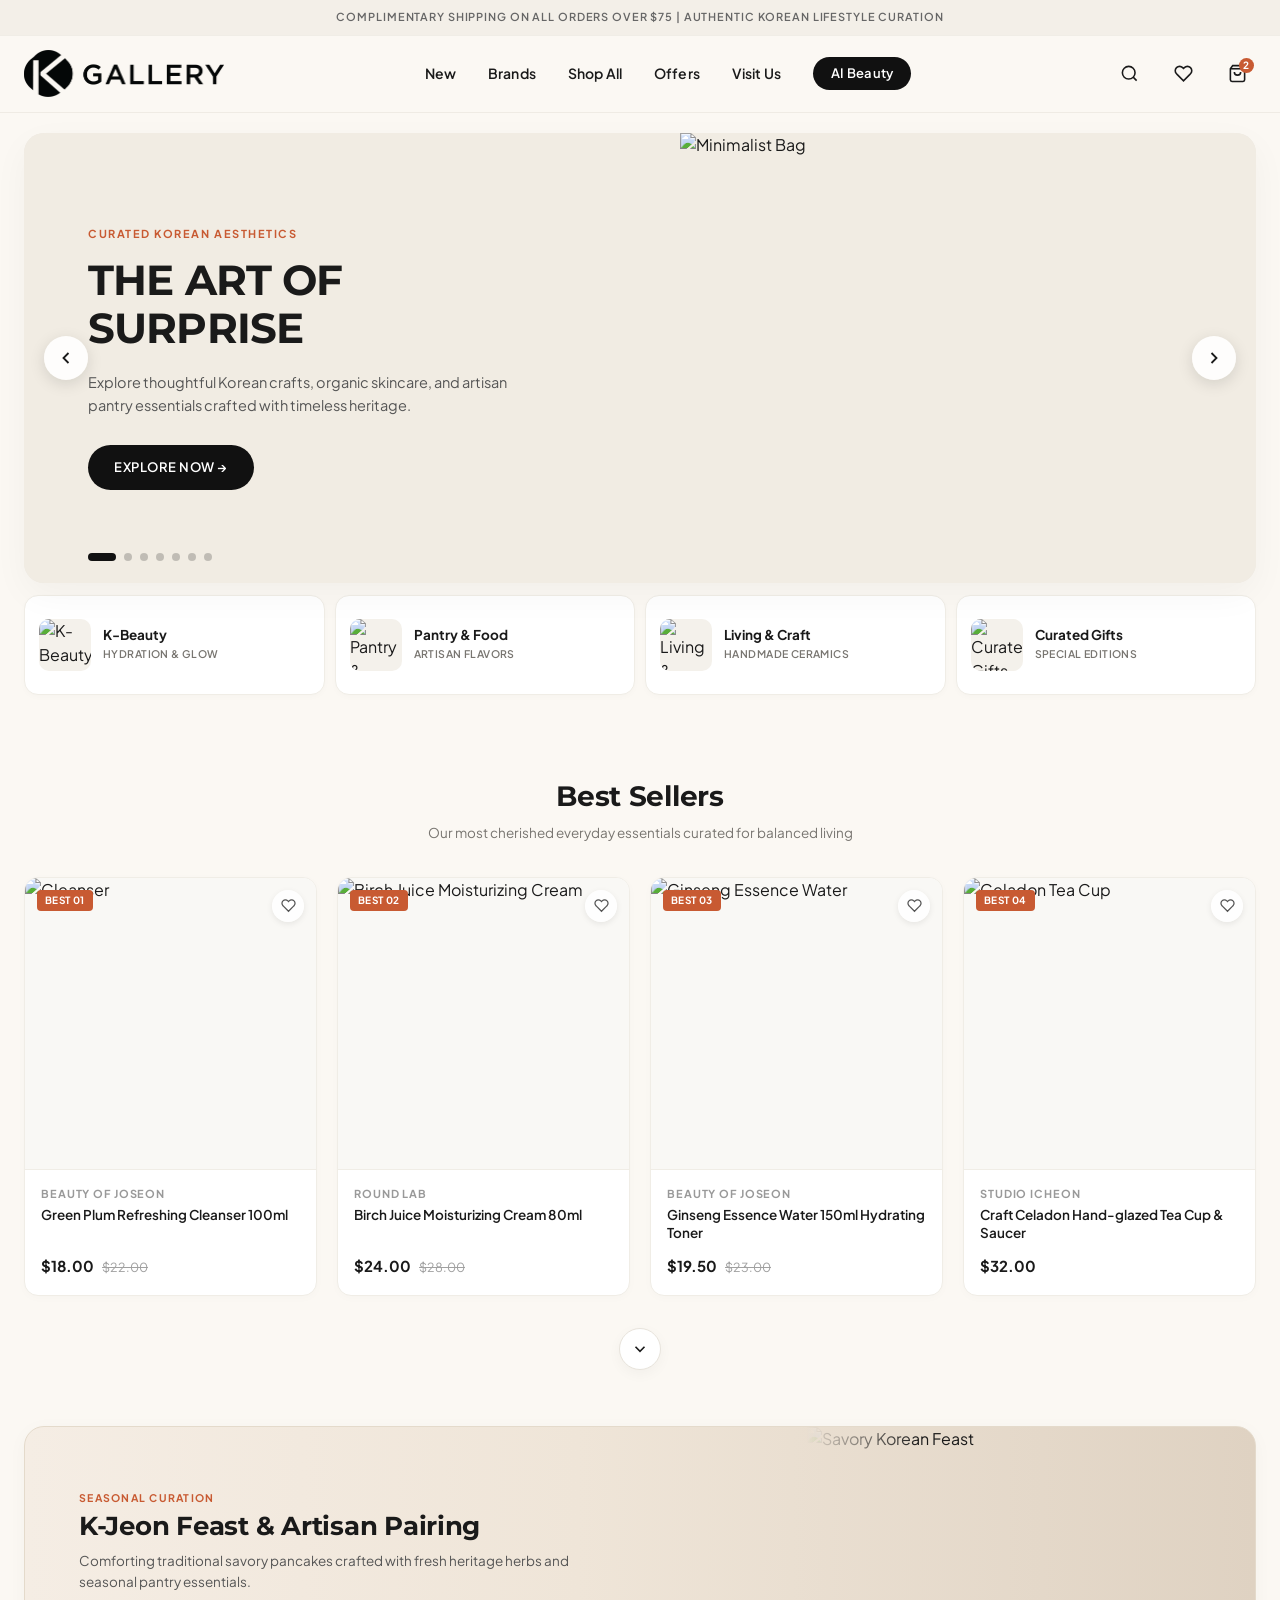
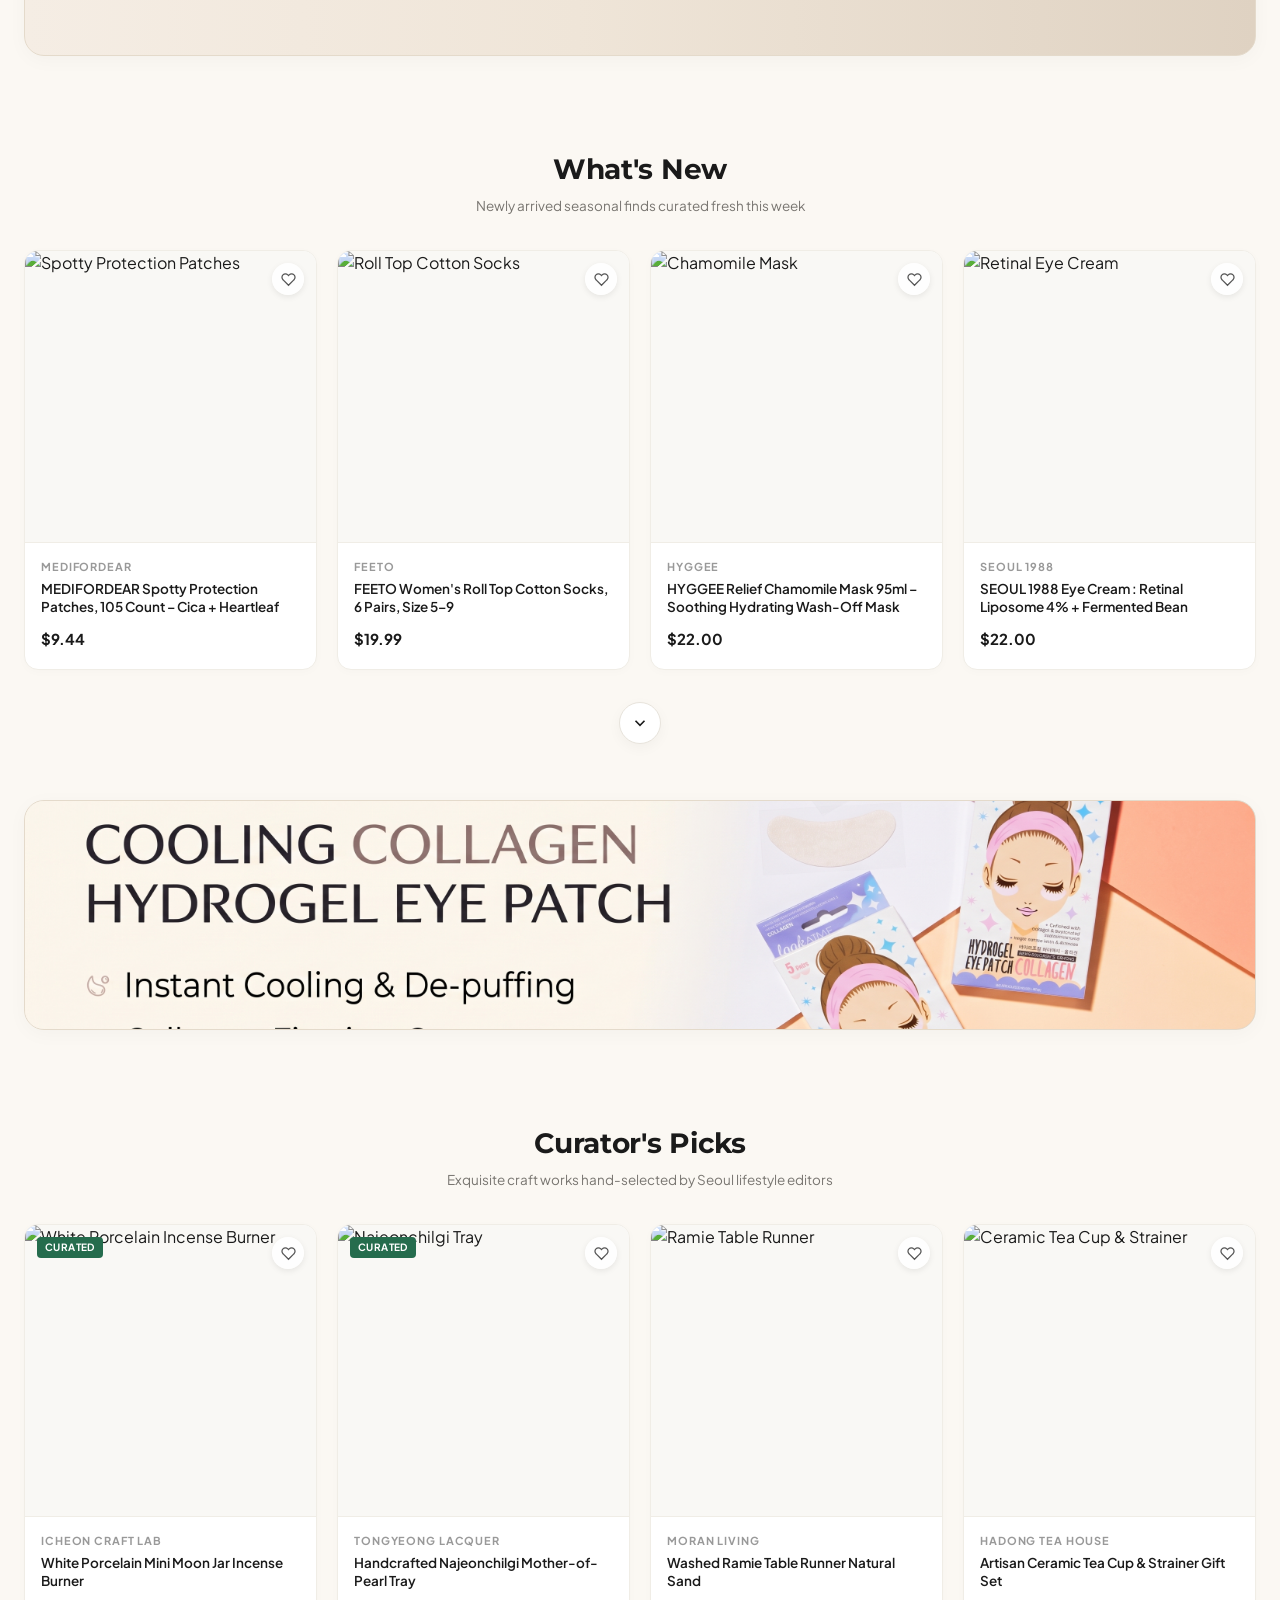
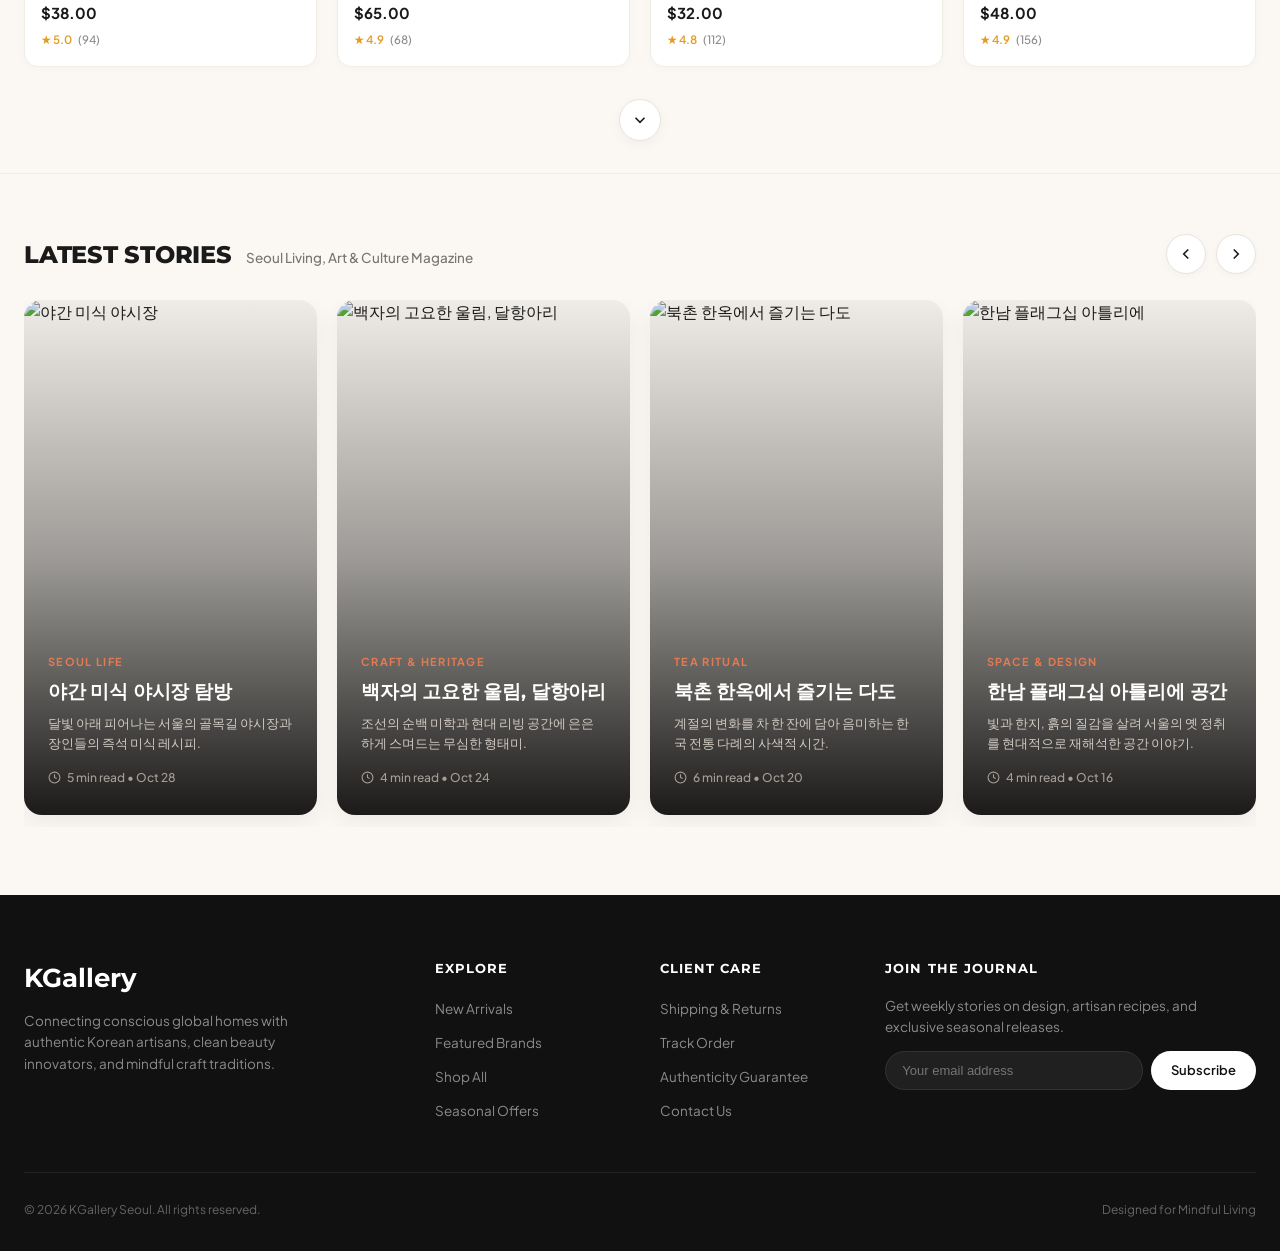
==== commit bef36735: "261030" ====
--- a/index.html
+++ b/index.html
@@ -23,7 +23,7 @@
   <header class="site-header">
     <div class="container header-inner">
       <div class="logo-wrap">
-        <a href="index.html" class="logo-text">KGallery</a>
+        <a href="index.html" class="logo-text"><img src="image/kgallery_logo.png" width="200px" alt="Kgallery"></a>
       </div>
 
       <!-- Main Navigation -->
--- a/style.css
+++ b/style.css
@@ -26,7 +26,7 @@
   --radius-sm: 8px;
   --radius-md: 14px;
   --radius-lg: 20px;
-  --max-w: 1240px;
+  --max-w: 1400px;
   --banner-height: 230px;
 }
 
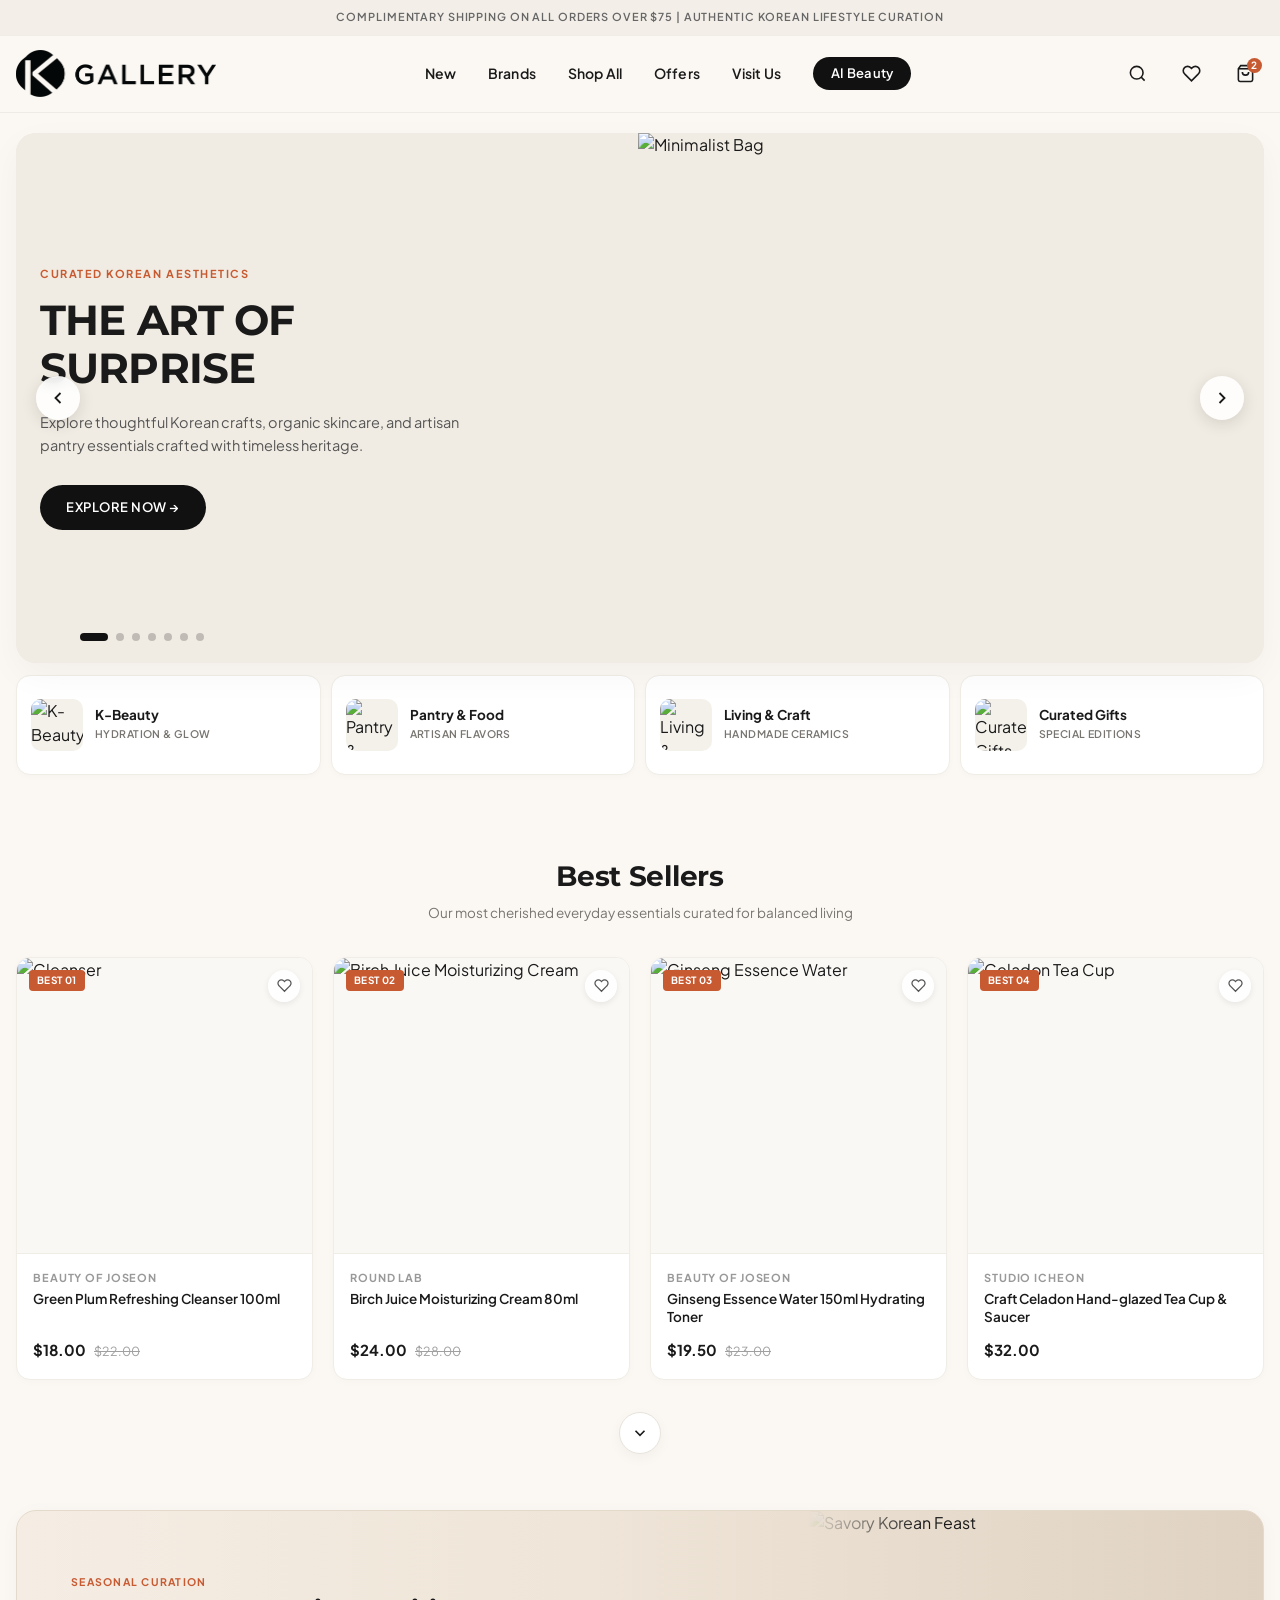
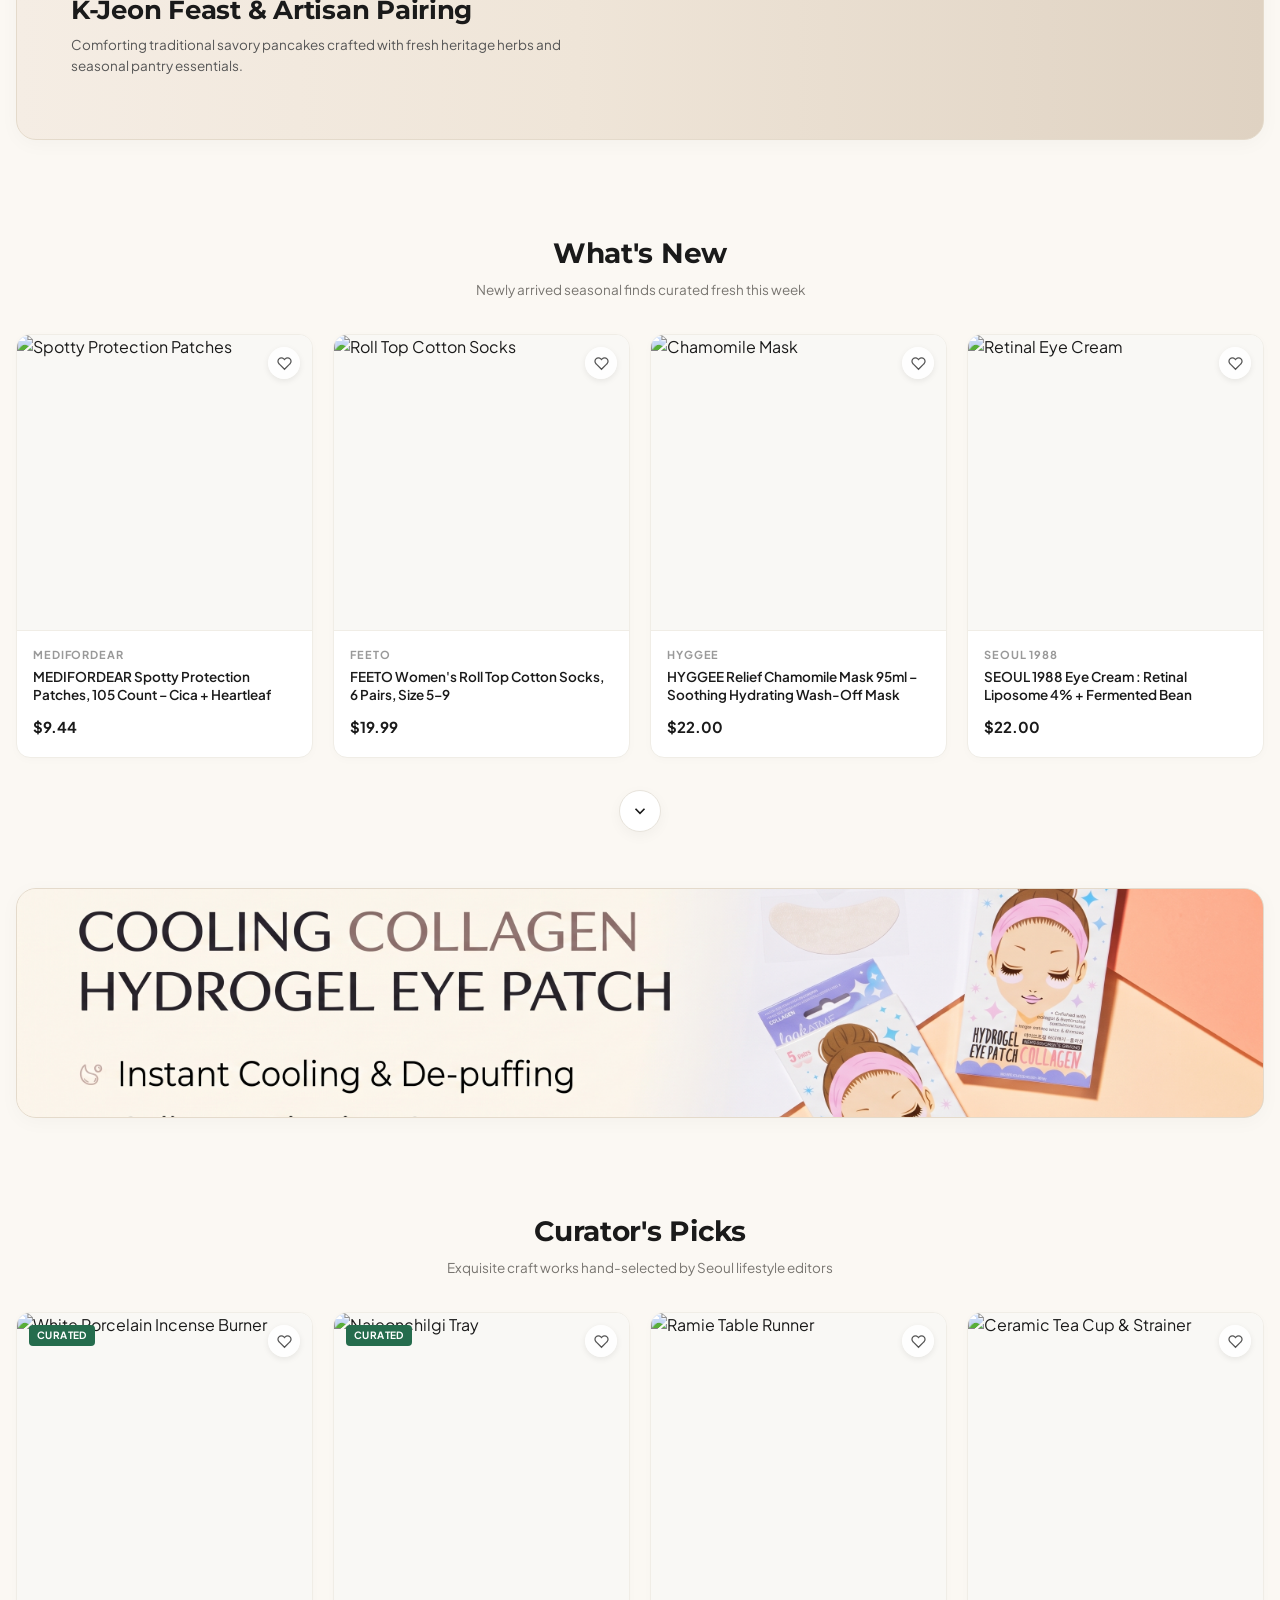
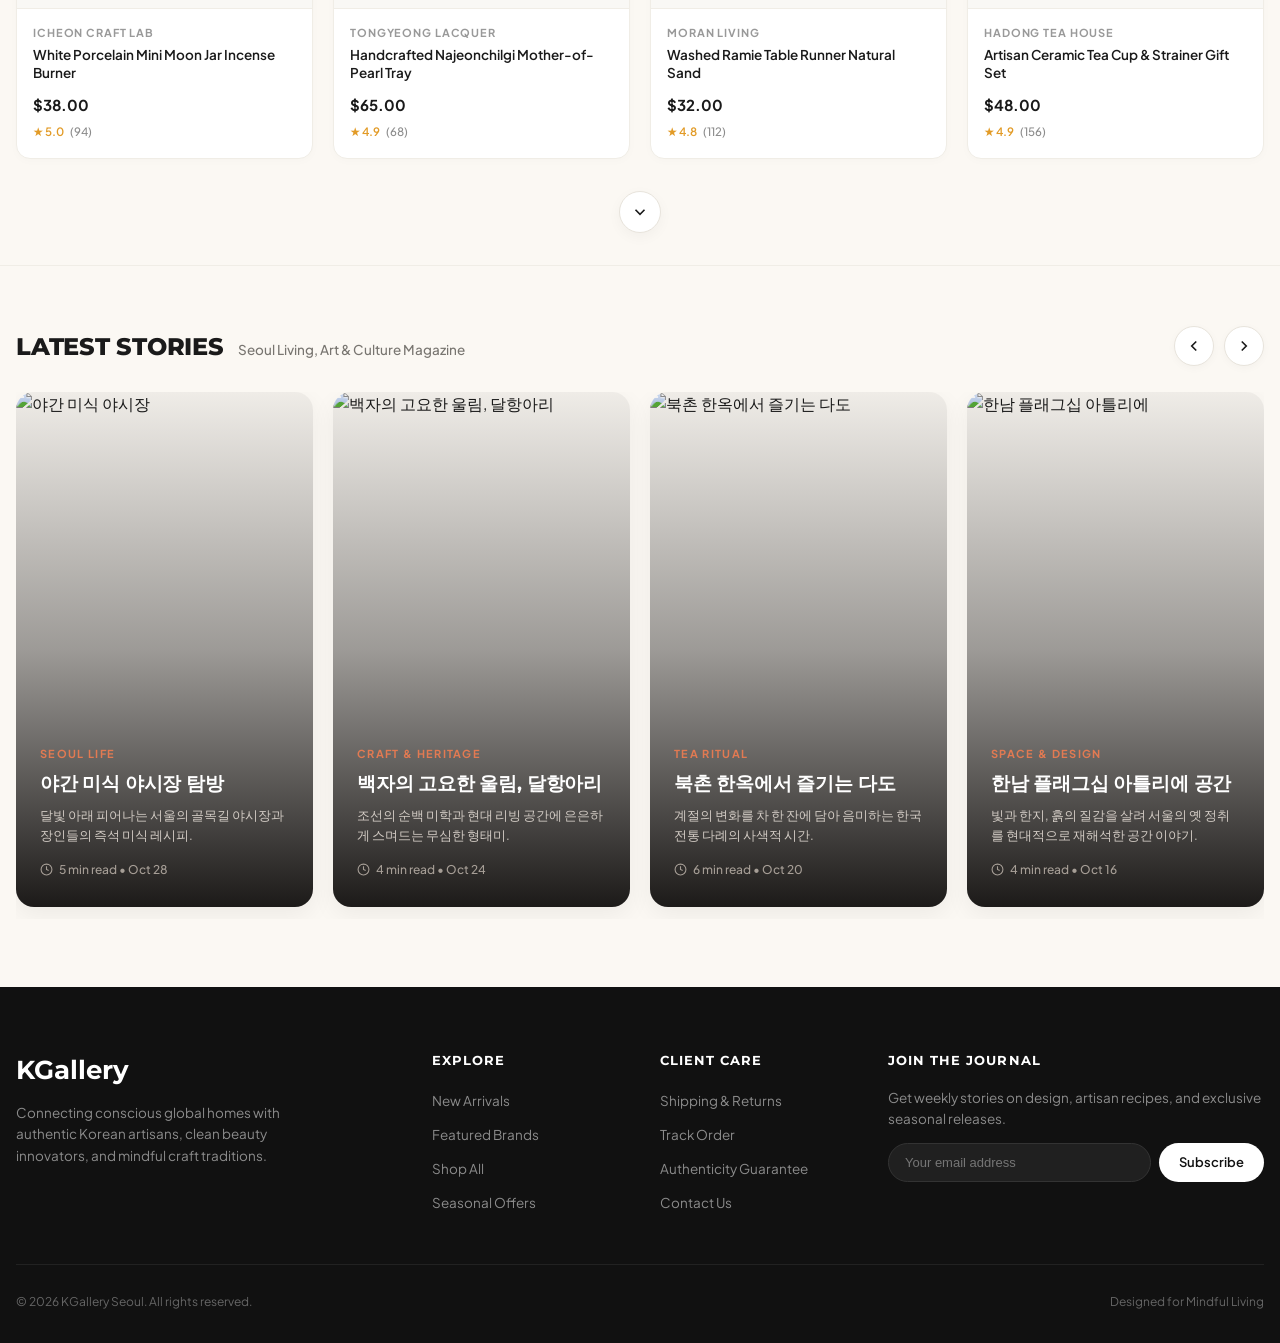
==== commit d6e11c0c: "261030" ====
--- a/index.html
+++ b/index.html
@@ -145,14 +145,14 @@
 
 
              <div class="hero-slide">
-              <!-- <div class="hero-content">
-                <span class="hero-label">Mindful Gifting</span>
-                <h1 class="hero-title">BOJAGI GIFT<br>COLLECTION</h1>
-                <p class="hero-desc">Send sincere blessings wrapped in exquisite silk Bojagi knotting, custom tailored for your precious moments.</p>
+              <div class="hero-content">
+                <span class="hero-label">Free Shipping</span>
+                <h1 class="hero-title">Free Shipping <br> on Orders Over $59</h1>
+                <p class="hero-desc">Shop your favorites at K-Gallery <br>and enhoy free shipping.</p>
                 <a href="#shop" class="hero-cta-btn">DISCOVER GIFTS &rarr;</a>
-              </div> -->
-              <div class="hero-visual">
-                <img src="image/3000_1172.png" alt="Bojagi Gift Wrapping">
+              </div>
+              <div class="hero-visual">
+                <img src="image/shipping.png" alt="Bojagi Gift Wrapping">
               </div>
             </div>
 
@@ -417,7 +417,7 @@
     <!-- 5. PROMOTION BANNER 2: KOMBUCHA MAGIC (230px) -->
     <!-- <section class="spotlight-banner-section"> 
       <div class="container">
-        <!-- <div class="spotlight-banner-card">
+        <div class="spotlight-banner-card">
           <div class="spotlight-text-side">
             <span class="spotlight-tag">Biome Innovation</span>
             <h2 class="spotlight-title">Kombucha-Powered<br>Biome Magic</h2>
--- a/style.css
+++ b/style.css
@@ -61,7 +61,7 @@
   width: 100%;
   max-width: var(--max-w);
   margin: 0 auto;
-  padding: 0 24px;
+  padding: 0 16px;
 }
 
 /* =========================================
@@ -195,7 +195,7 @@
 .hero-carousel-container {
   position: relative;
   width: 100%;
-  height: 450px;
+  height: 530px;
   border-radius: var(--radius-lg);
   overflow: hidden;
   box-shadow: 0 12px 36px rgba(0,0,0,0.04);
@@ -223,7 +223,7 @@
 .hero-slide {
   min-width: 100%;
   width: 100%;
-  height: 450px;
+  height: 530px;
   display: flex;
   align-items: stretch;
   background: #F1ECE3;
@@ -232,7 +232,7 @@
 
 .hero-content {
   flex: 1.1;
-  padding: 60px 64px;
+  padding: 0px 24px;
   display: flex;
   flex-direction: column;
   justify-content: center;
@@ -1373,4 +1373,121 @@
   .stores-grid-wrapper.multi-stores .store-box {
     max-width: 100%;
   }
+}
+
+/* =========================================
+   10. MOBILE RESPONSIVE FIXES & MEDIA QUERIES
+========================================= */
+
+@media (max-width: 1024px) {
+  :root {
+    --max-w: 100%;
+  }
+  
+  .container {
+    padding: 0 16px; /* 모바일 화면에서는 좌우 여백을 조금 줄여 콘텐츠 공간을 확보 */
+  }
+
+  /* 메인 히어로 캐러셀 모바일 대응 (세로형 또는 스택형 레이아웃) */
+  .hero-slide {
+    flex-direction: column;
+    height: auto;
+  }
+  
+  .hero-carousel-container {
+    width: 100%;
+    height: auto;
+    min-height: 530px;
+  }
+
+  .hero-content {
+    padding: 36px 24px;
+  }
+
+  .hero-title {
+    font-size: 28px;
+  }
+
+  .hero-visual {
+    height: 240px;
+  }
+
+  /* 서브 카테고리 4열 -> 2열로 변경 */
+  .hero-sub-categories {
+    grid-template-columns: repeat(2, 1fr);
+  }
+
+  /* 상품 그리드 4열 -> 2열로 변경 */
+  .product-grid {
+    grid-template-columns: repeat(2, 1fr);
+    gap: 12px;
+  }
+
+  /* 프로모션 배너 레이아웃 모바일 세로 배치 */
+  .promo-banner-card {
+    height: auto;
+    flex-direction: column;
+  }
+  
+  .promo-banner-left {
+    padding: 30px 24px;
+  }
+
+  .promo-banner-right {
+    height: 180px;
+    width: 100%;
+  }
+
+  .promo-banner-right img {
+    mask-image: none;
+    -webkit-mask-image: none;
+  }
+
+  .spotlight-banner-card {
+    grid-template-columns: 1fr;
+    height: auto;
+  }
+
+  .spotlight-text-side {
+    padding: 30px 24px;
+  }
+
+  .spotlight-media-side {
+    height: 220px;
+  }
+
+  /* 푸터 4열 그리드 -> 1열 또는 2열로 정돈 */
+  .footer-main-grid {
+    grid-template-columns: 1fr;
+    gap: 32px;
+  }
+
+  /* Visit Us 매장 그리드 모바일 1열 정렬 */
+  .stores-grid {
+    grid-template-columns: 1fr;
+  }
+
+  .exp-grid {
+    grid-template-columns: 1fr;
+  }
+}
+
+/* 더 작은 모바일 기기 (스마트폰 세로 화면) 최적화 */
+@media (max-width: 480px) {
+  .hero-sub-categories {
+    grid-template-columns: 1fr; /* 서브 카테고리 1열로 꽉 차게 */
+  }
+
+  .product-grid {
+    grid-template-columns: repeat(2, 1fr); /* 상품은 모바일에서도 2열 유지 (가독성 고려) */
+    gap: 8px;
+  }
+
+  .product-info {
+    padding: 12px 10px;
+  }
+
+  .product-name {
+    font-size: 12.5px;
+  }
 }
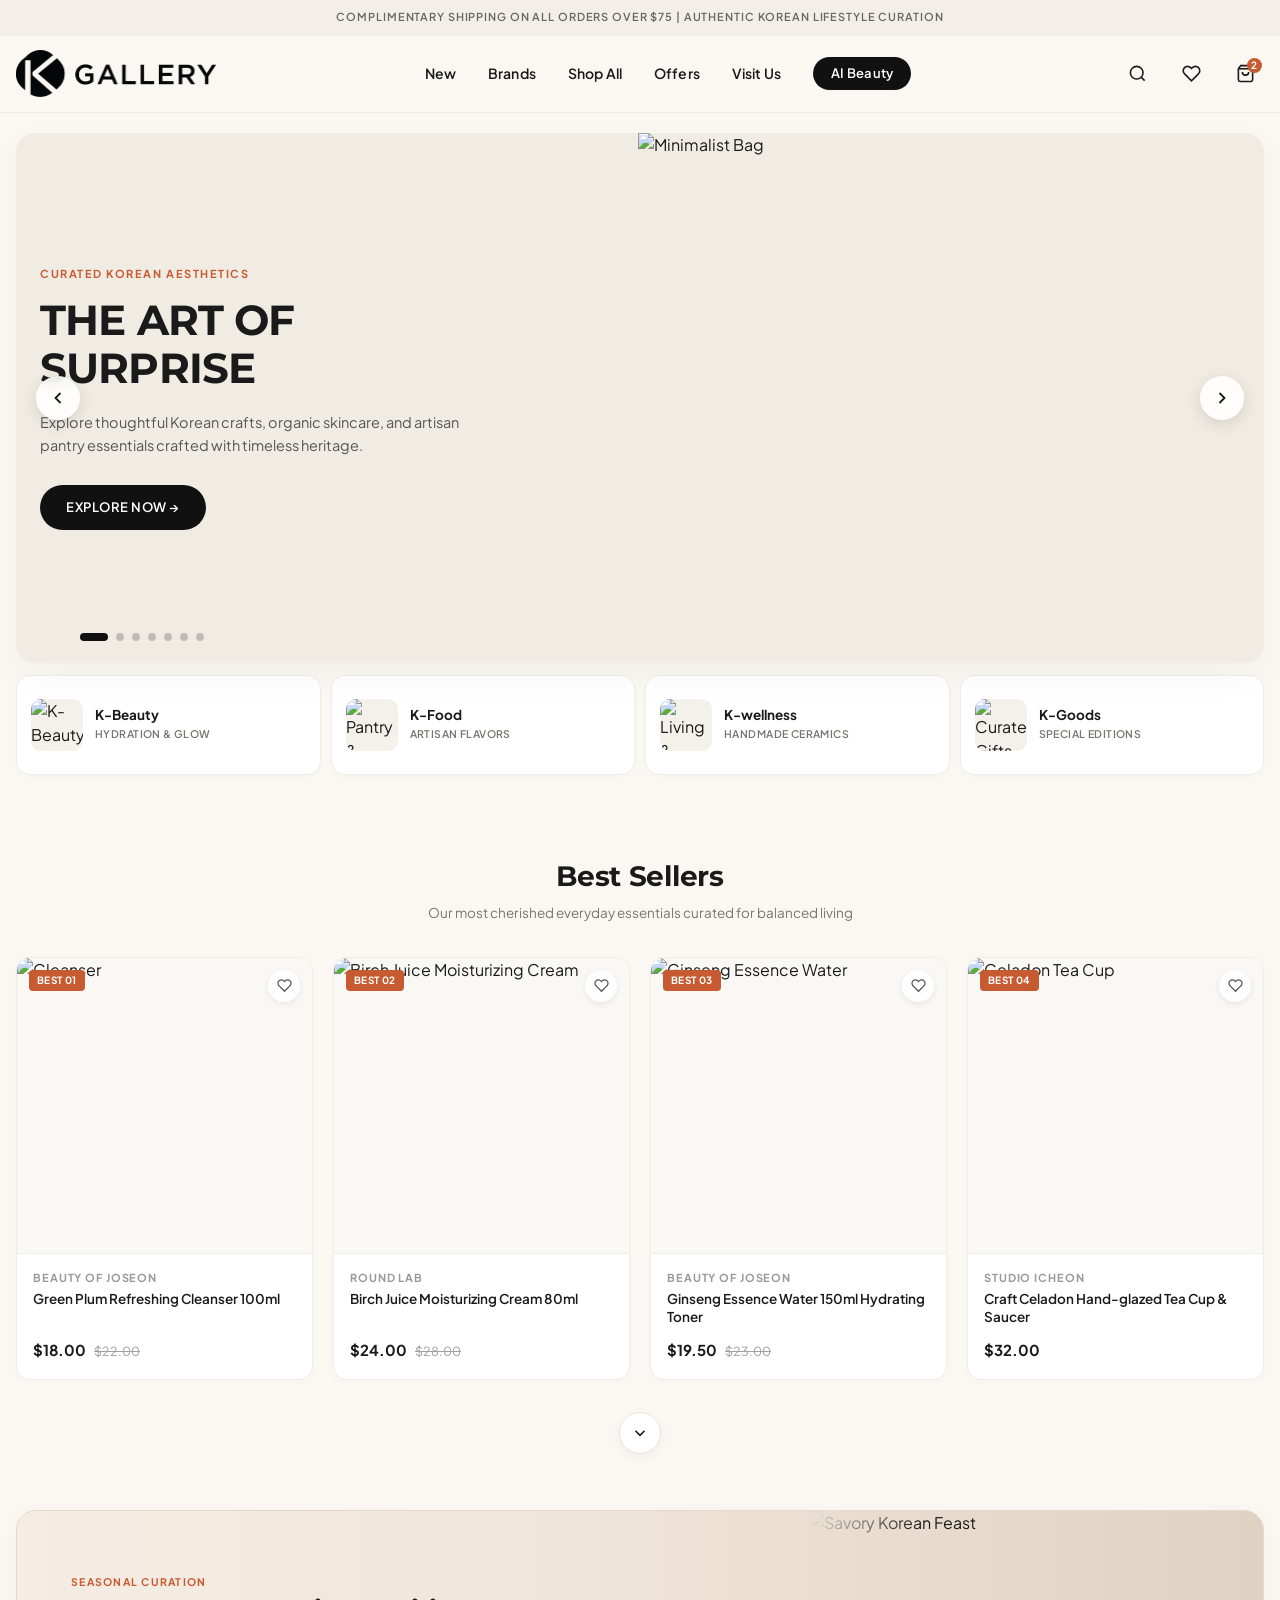
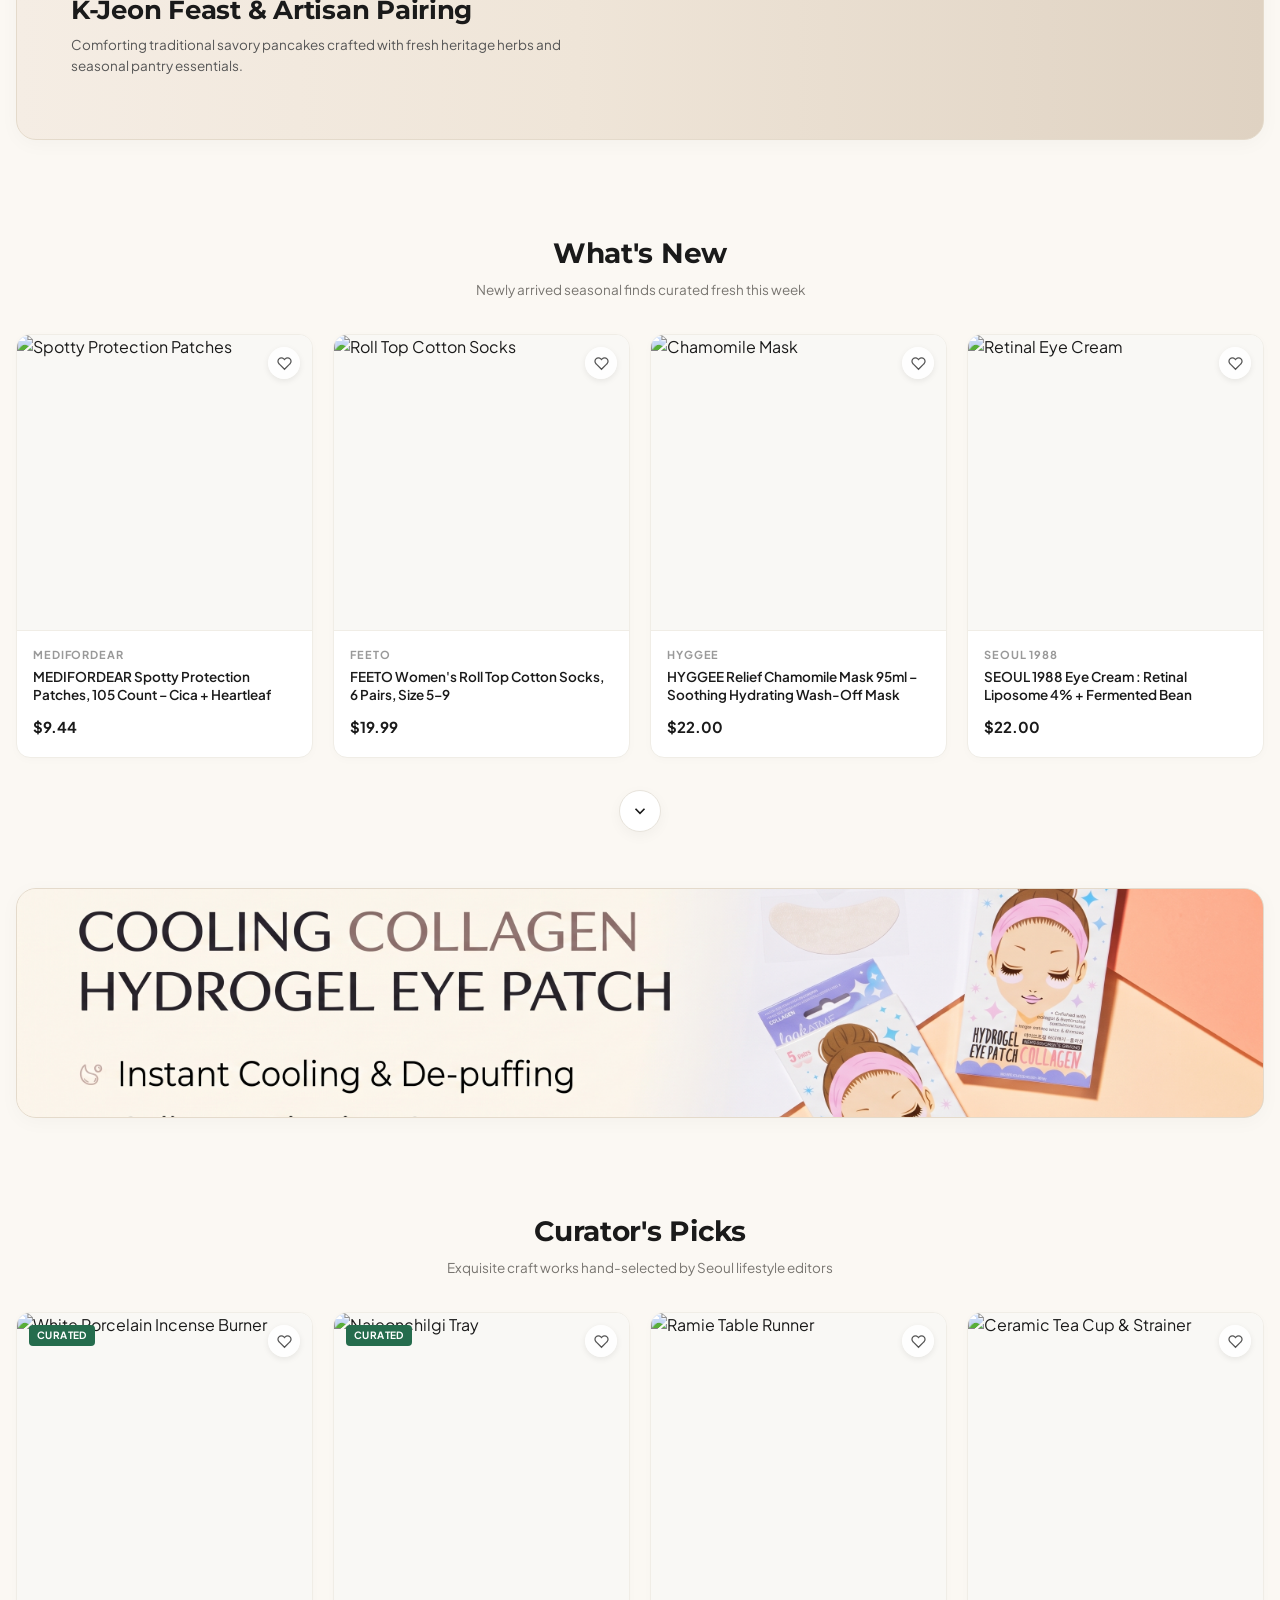
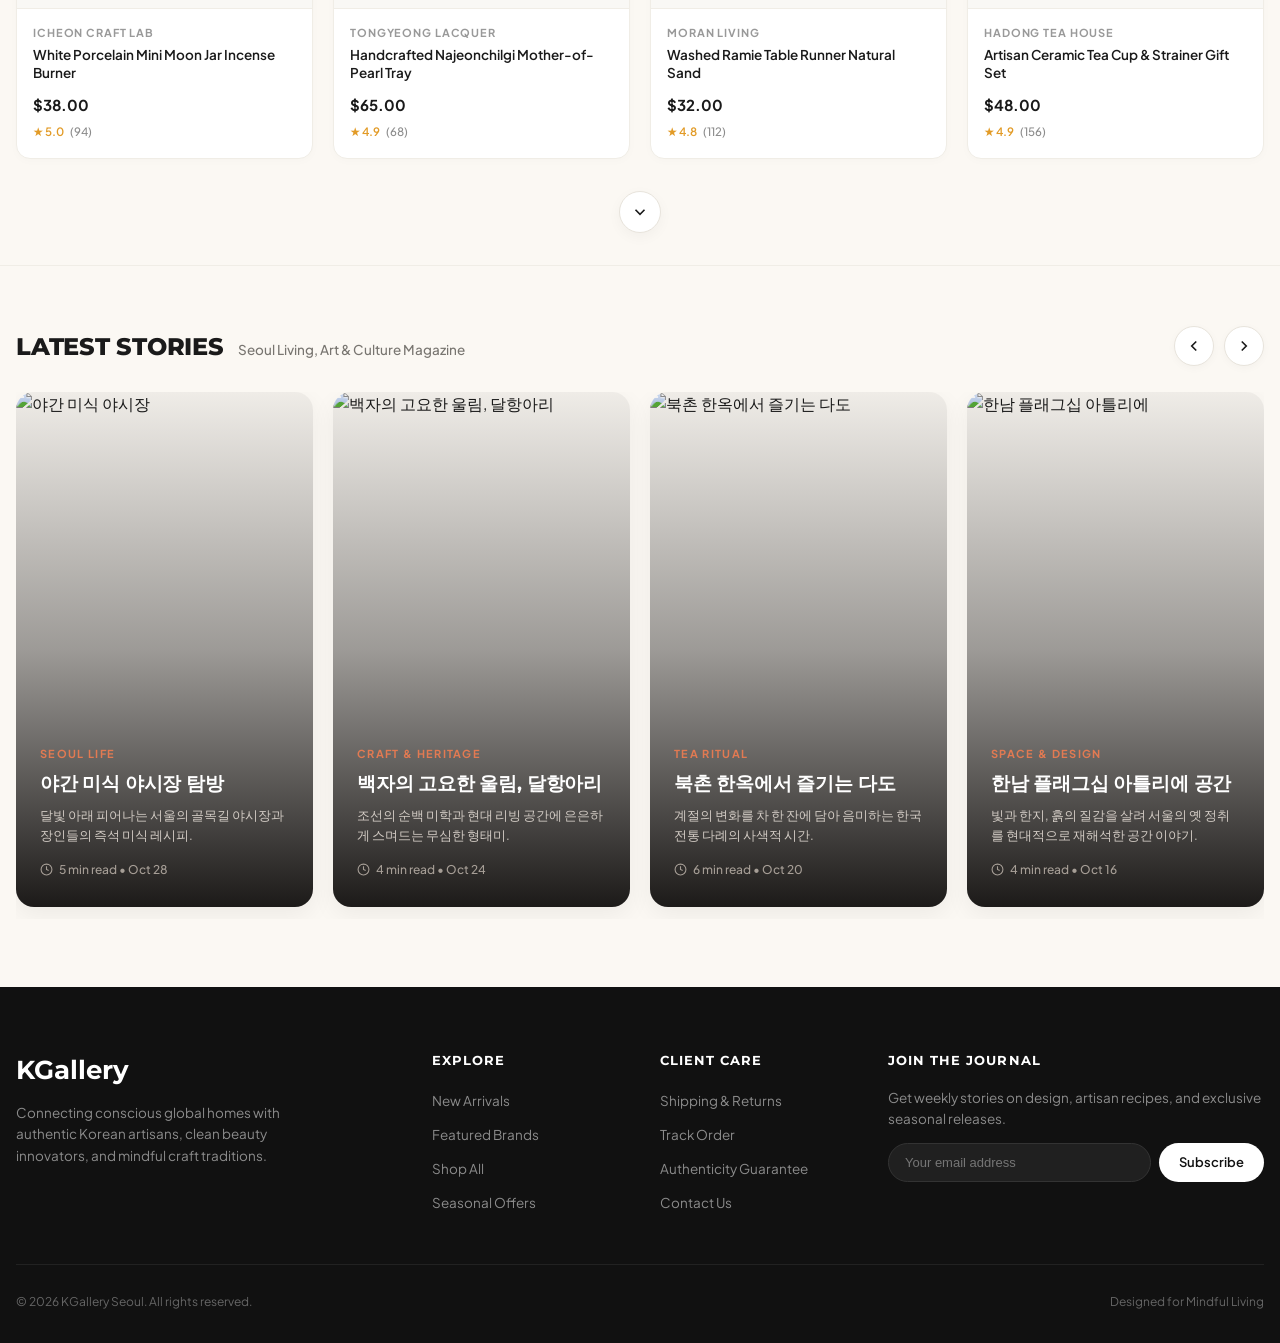
==== commit ffea1e70: "261030" ====
--- a/index.html
+++ b/index.html
@@ -193,7 +193,7 @@
               <img src="https://images.unsplash.com/photo-1582878826629-29b7ad1cdc43?auto=format&fit=crop&w=150&q=80" alt="Pantry & Food">
             </div>
             <div class="sub-cat-meta">
-              <span class="sub-cat-title">Pantry & Food</span>
+              <span class="sub-cat-title">K-Food</span>
               <span class="sub-cat-tag">Artisan Flavors</span>
             </div>
           </a>
@@ -202,7 +202,7 @@
               <img src="https://images.unsplash.com/photo-1610701596007-11502861dcfa?auto=format&fit=crop&w=150&q=80" alt="Living & Craft">
             </div>
             <div class="sub-cat-meta">
-              <span class="sub-cat-title">Living & Craft</span>
+              <span class="sub-cat-title">K-wellness</span>
               <span class="sub-cat-tag">Handmade Ceramics</span>
             </div>
           </a>
@@ -211,7 +211,7 @@
               <img src="https://images.unsplash.com/photo-1544816155-12df9643f363?auto=format&fit=crop&w=150&q=80" alt="Curated Gifts">
             </div>
             <div class="sub-cat-meta">
-              <span class="sub-cat-title">Curated Gifts</span>
+              <span class="sub-cat-title">K-Goods</span>
               <span class="sub-cat-tag">Special Editions</span>
             </div>
           </a>
--- a/style.css
+++ b/style.css
@@ -1342,10 +1342,48 @@
 
 /* 반응형 모바일 대응 (필요 시) */
 @media (max-width: 768px) {
+
   .promo-banner-card,
   .promo-banner-card.full-image-banner {
     height: 180px; /* 모바일에서는 높이를 조금 줄여 균형을 맞춤 */
   }
+
+  /* 1. 캐러셀 전체 컨테이너 높이를 콘텐츠에 맞게 유연하게 풀기 */
+  .hero-carousel-container {
+    height: auto;
+    min-height: unset;
+    
+  }
+
+  /* 2. 각 슬라이드 아이템의 높이를 자동(auto)으로 설정하여 글자와 이미지가 답답하지 않게 조절 */
+  .hero-slide {
+    height: auto;
+    flex-direction: column;
+  }
+
+  /* 3. 텍스트 영역의 패딩을 모바일에 맞게 컴팩트하게 조절 */
+  .hero-content {
+    padding: 32px 20px 24px;
+    text-align: center; /* 모바일에서는 텍스트를 정중앙 정렬하면 더 세련돼 보입니다 */
+  }
+
+  .hero-content .hero-cta-btn {
+    align-self: center; /* 버튼도 가운데 정렬 */
+  }
+
+  /* 4. 이미지(비주얼) 영역의 높이를 스마트폰 화면에 어울리는 비율(예: 280px 또는 320px)로 고정 */
+  .hero-visual {
+    width: 100%;
+    height: 300px; /* 스마트폰에서 이미지가 너무 길거나 짧지 않도록 적절한 높이 부여 */
+  }
+
+  .hero-visual img {
+    width: 100%;
+    height: 100%;
+    object-fit: cover;
+  }
+
+
 }
 
 /* =========================================
@@ -1490,4 +1528,17 @@
   .product-name {
     font-size: 12.5px;
   }
+}
+
+
+@media (max-width: 1024px) {
+  /* PC용 대메뉴와 AI Beauty 버튼 등을 모바일에서 숨기거나 정리 */
+  .main-nav {
+    display: none; /* 임시로 숨기거나, 햄버거 메뉴 토글 구조로 변경 */
+  }
+
+  /* 헤더 내부 공간을 로고와 액션 아이콘 중심으로 넓게 배치 */
+  .header-inner {
+    height: 64px; /* 모바일에서는 헤더 높이를 살짝 줄여줌 */
+  }
 }
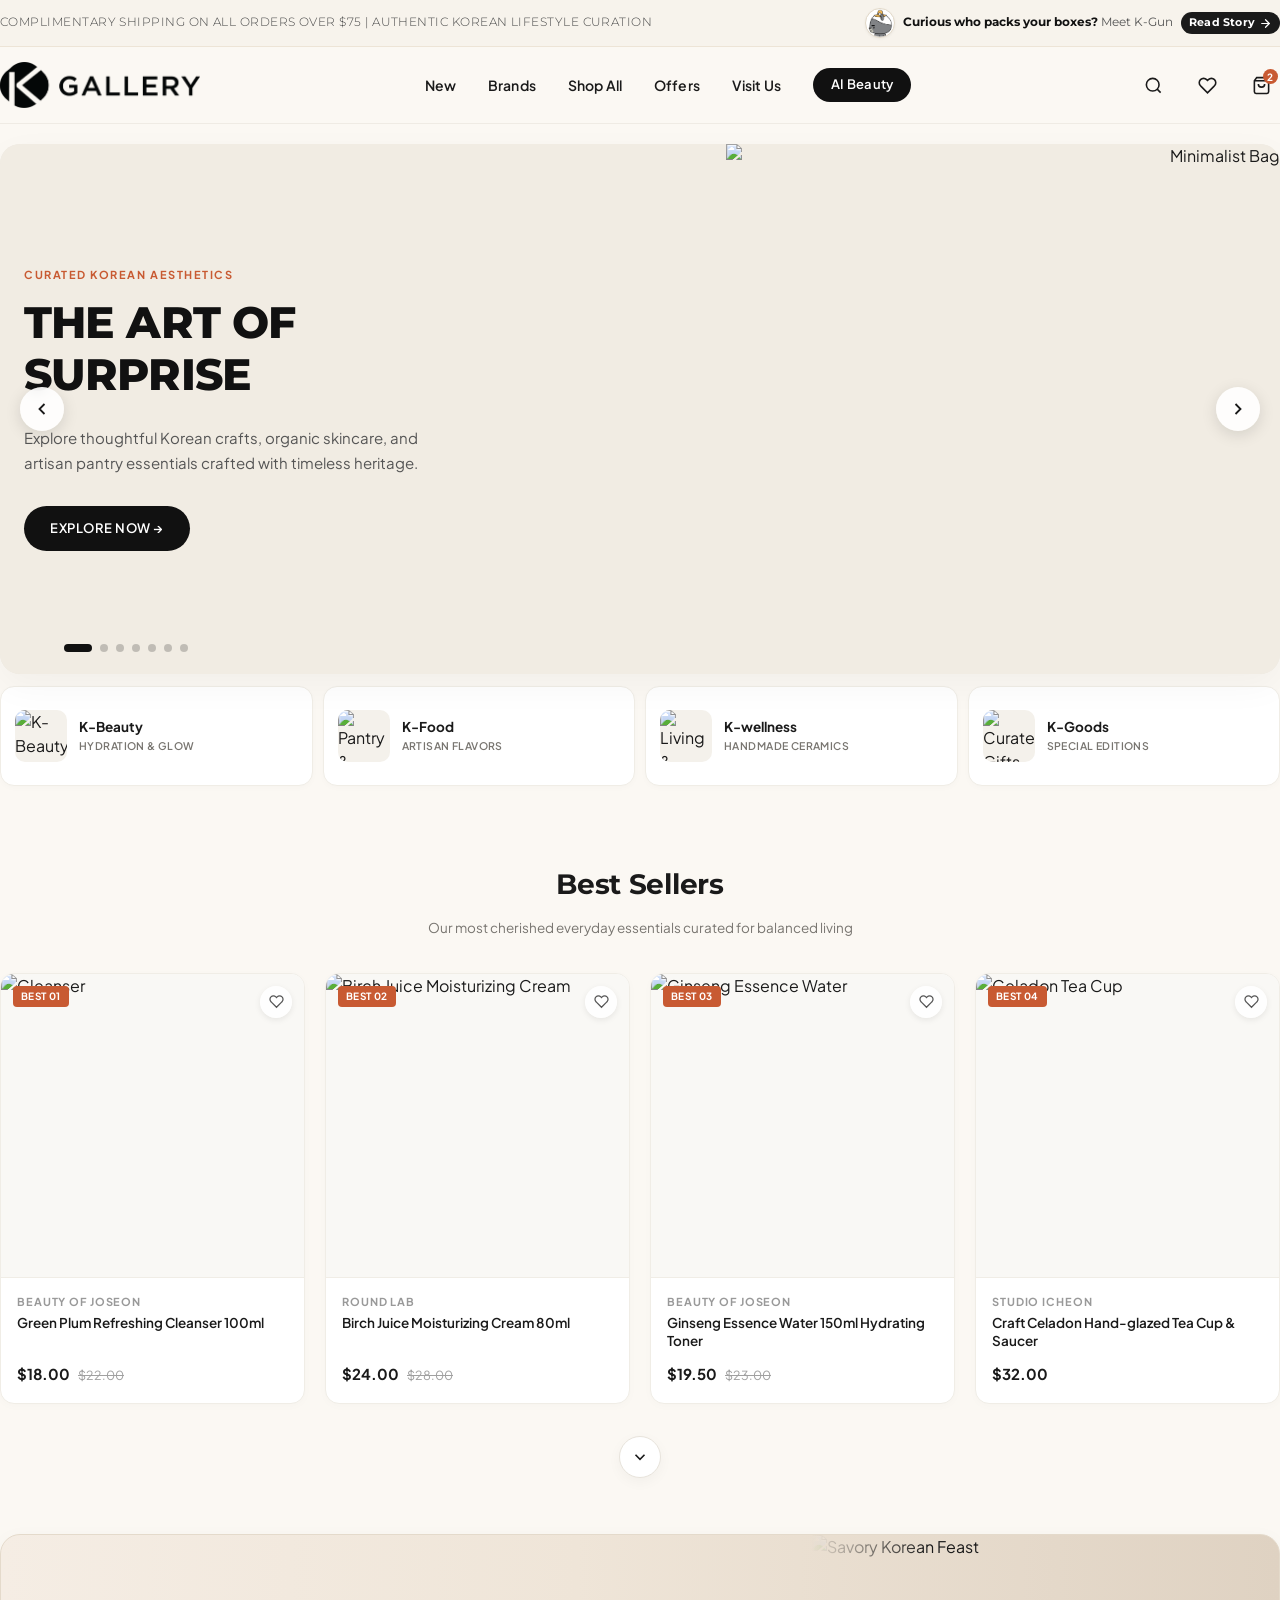
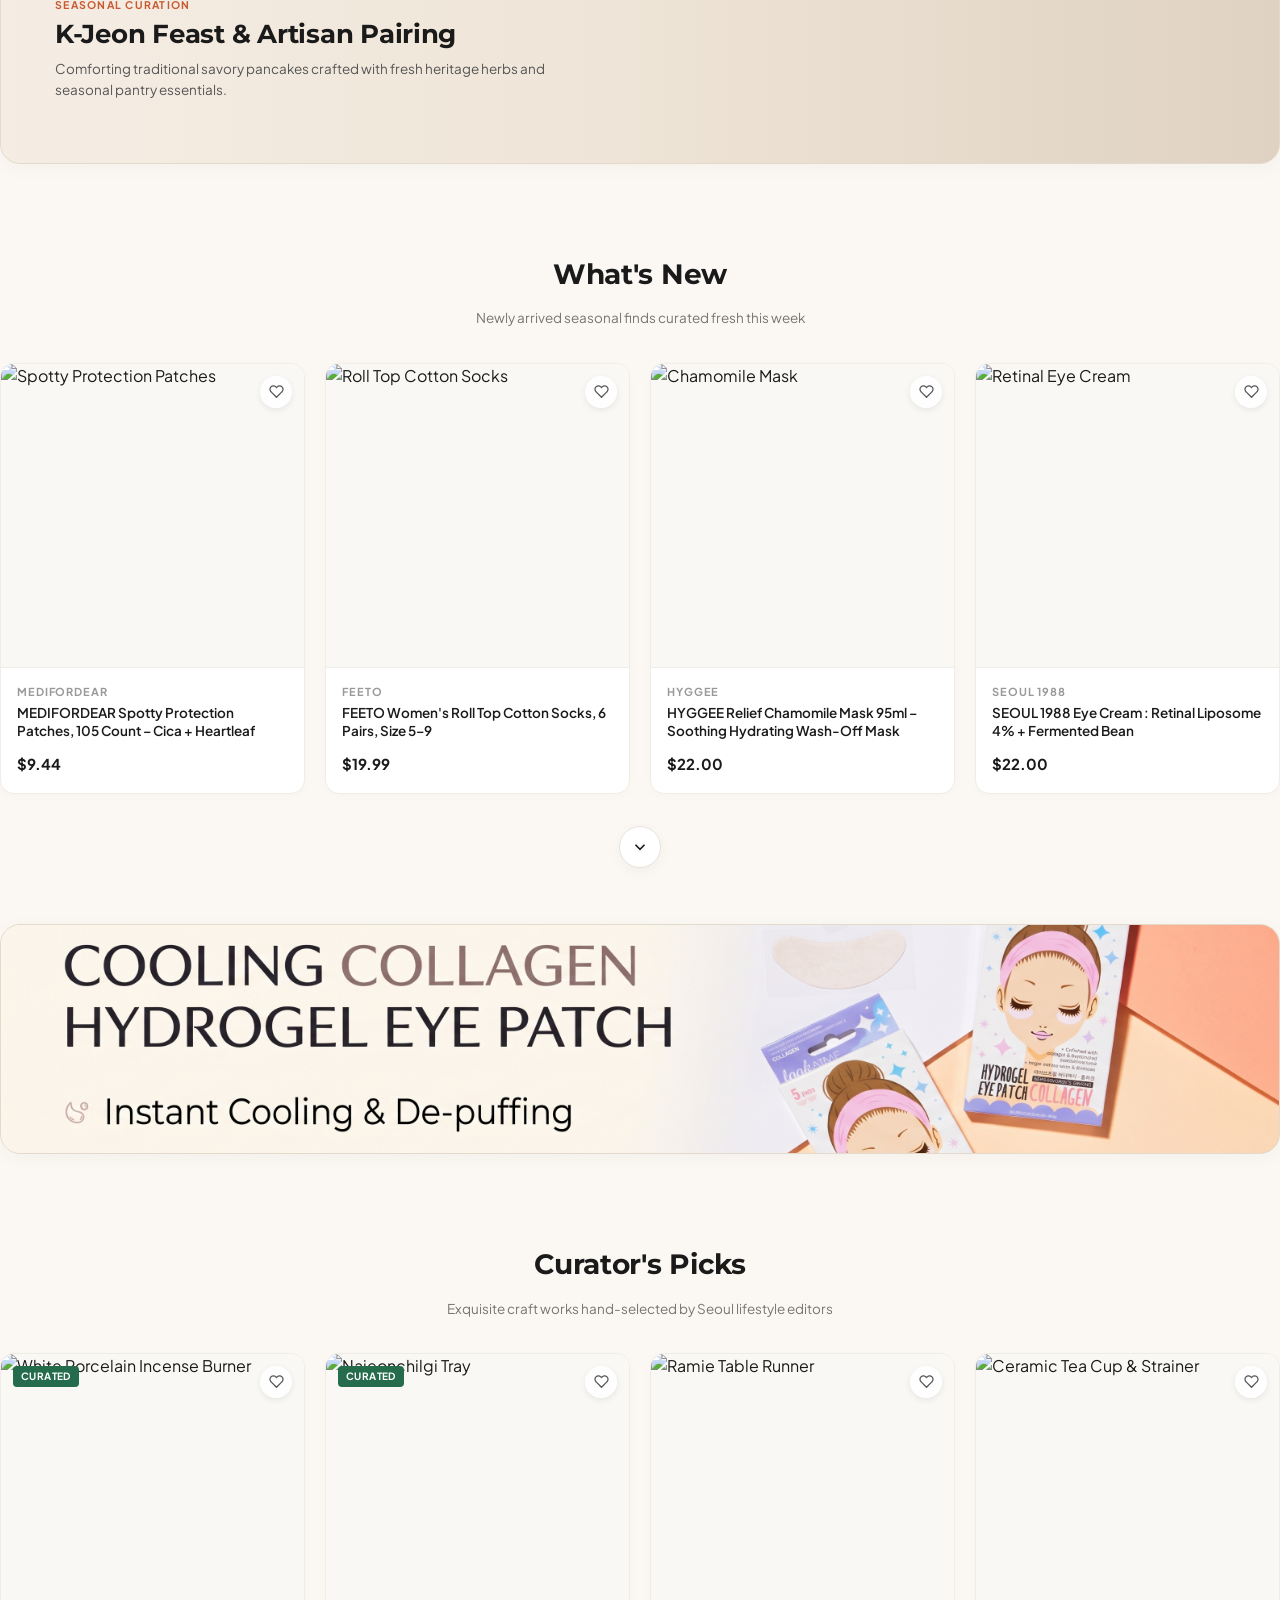
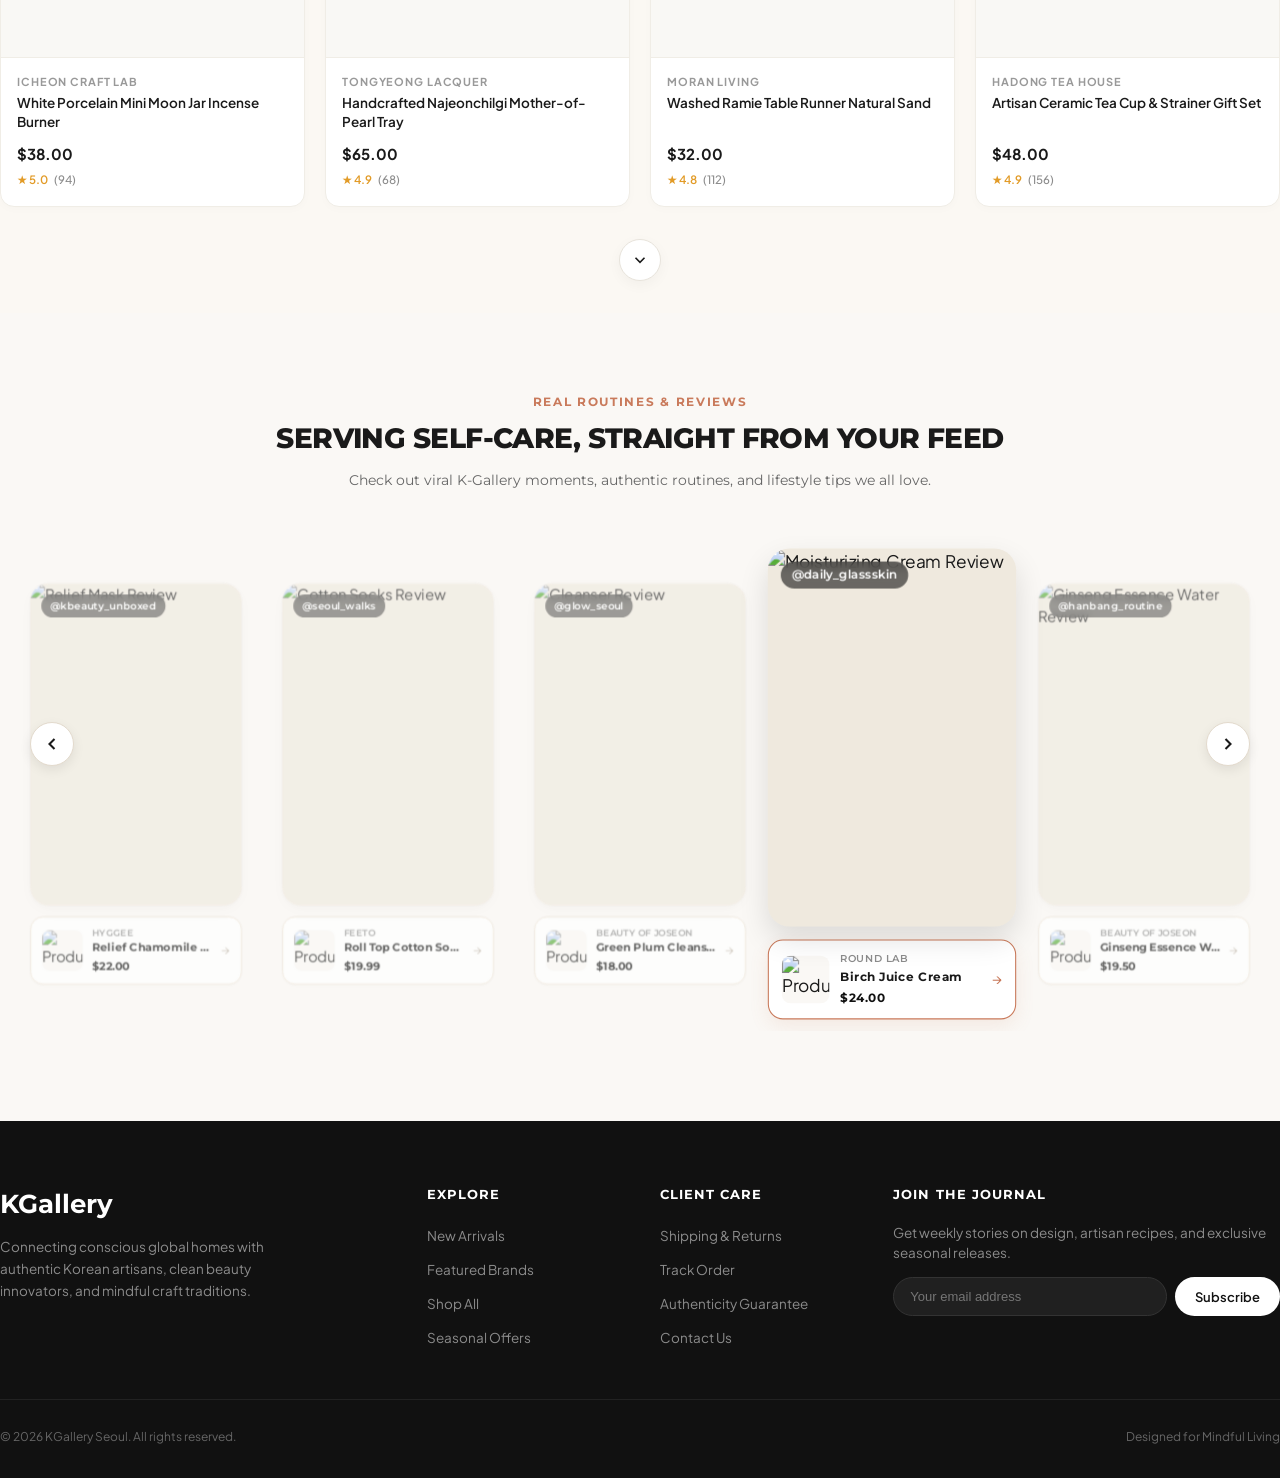
==== commit f36232d5: "261102" ====
--- a/index.html
+++ b/index.html
@@ -14,10 +14,34 @@
 </head>
 <body>
 
-  <!-- Top Announcement Bar -->
-  <div class="top-announcement">
-    COMPLIMENTARY SHIPPING ON ALL ORDERS OVER $75 | AUTHENTIC KOREAN LIFESTYLE CURATION
-  </div>
+      <!-- Top Announcement Bar (2-Column Split) -->
+    <div class="top-announcement">
+      <div class="container announcement-inner">
+        
+        <!-- 1. 좌측: 무료배송 및 큐레이션 안내 -->
+        <div class="announcement-left">
+          <span>COMPLIMENTARY SHIPPING ON ALL ORDERS OVER $75 | AUTHENTIC KOREAN LIFESTYLE CURATION</span>
+        </div>
+
+        <!-- 2. 우측: 케이군 스토리 바로가기 (About 링크) -->
+        <a href="about.html" class="announcement-right" aria-label="Meet K-Gun and explore our story">
+          <div class="announcement-avatar-wrap">
+            <img src="image/kgun_face.png" alt="Curator K-Gun" class="announcement-avatar">
+          </div>
+          <span class="announcement-story-text">
+            <strong>Curious who packs your boxes?</strong> Meet K-Gun
+          </span>
+          <span class="announcement-story-badge">
+            Read Story
+            <svg class="badge-arrow" width="13" height="13" viewBox="0 0 24 24" fill="none" stroke="currentColor" stroke-width="2.2" stroke-linecap="round" stroke-linejoin="round">
+              <line x1="5" y1="12" x2="19" y2="12"></line>
+              <polyline points="12 5 19 12 12 19"></polyline>
+            </svg>
+          </span>
+        </a>
+
+      </div>
+    </div>
 
   <!-- Header -->
   <header class="site-header">
@@ -178,6 +202,10 @@
         </div>
 
         <!-- 4 Sub-Category Cards -->
+
+      
+
+
         <div class="hero-sub-categories">
           <a href="#" class="sub-cat-card">
             <div class="sub-cat-img-box">
@@ -217,6 +245,7 @@
           </a>
         </div>
       </div>
+      
     </section>
 
     <!-- 2. BEST SELLERS SECTION -->
@@ -536,98 +565,148 @@
       </div>
     </section>
 
-    <!-- 7. LATEST STORIES SLIDER -->
-    <section class="stories-section">
+    <!-- REVIEWS & STORIES CAROUSEL SECTION -->
+    <section class="social-review-section">
+      <!-- 1. 헤더 텍스트: 기존처럼 중앙 정렬 컨테이너 유지 -->
       <div class="container">
-        <div class="stories-top-bar">
-          <div class="stories-heading-group">
-            <h2 class="stories-main-title">LATEST STORIES</h2>
-            <span class="stories-sub-text">Seoul Living, Art & Culture Magazine</span>
-          </div>
-          <div class="stories-nav-arrows">
-            <button class="stories-arrow-btn" id="storyPrevBtn" aria-label="Previous Stories">
-              <svg width="18" height="18" viewBox="0 0 24 24" fill="none" stroke="currentColor" stroke-width="2.2"><polyline points="15 18 9 12 15 6"></polyline></svg>
-            </button>
-            <button class="stories-arrow-btn" id="storyNextBtn" aria-label="Next Stories">
-              <svg width="18" height="18" viewBox="0 0 24 24" fill="none" stroke="currentColor" stroke-width="2.2"><polyline points="9 18 15 12 9 6"></polyline></svg>
-            </button>
-          </div>
-        </div>
-
-        <div class="stories-scroll-box" id="storiesTrack">
-          <div class="story-card-item">
-            <img class="story-card-bg" src="https://images.unsplash.com/photo-1544816155-12df9643f363?auto=format&fit=crop&w=600&q=80" alt="야간 미식 야시장">
-            <div class="story-card-overlay">
-              <span class="story-cat-tag">SEOUL LIFE</span>
-              <h3 class="story-item-title">야간 미식 야시장 탐방</h3>
-              <p class="story-item-summary">달빛 아래 피어나는 서울의 골목길 야시장과 장인들의 즉석 미식 레시피.</p>
-              <div class="story-item-meta"><svg width="13" height="13" viewBox="0 0 24 24" fill="none" stroke="currentColor" stroke-width="2"><circle cx="12" cy="12" r="10"></circle><polyline points="12 6 12 12 16 14"></polyline></svg><span>5 min read • Oct 28</span></div>
-            </div>
-          </div>
-
-          <div class="story-card-item">
-            <img class="story-card-bg" src="https://images.unsplash.com/photo-1610701596007-11502861dcfa?auto=format&fit=crop&w=600&q=80" alt="백자의 고요한 울림, 달항아리">
-            <div class="story-card-overlay">
-              <span class="story-cat-tag">CRAFT & HERITAGE</span>
-              <h3 class="story-item-title">백자의 고요한 울림, 달항아리</h3>
-              <p class="story-item-summary">조선의 순백 미학과 현대 리빙 공간에 은은하게 스며드는 무심한 형태미.</p>
-              <div class="story-item-meta"><svg width="13" height="13" viewBox="0 0 24 24" fill="none" stroke="currentColor" stroke-width="2"><circle cx="12" cy="12" r="10"></circle><polyline points="12 6 12 12 16 14"></polyline></svg><span>4 min read • Oct 24</span></div>
-            </div>
-          </div>
-
-          <div class="story-card-item">
-            <img class="story-card-bg" src="https://images.unsplash.com/photo-1570172619644-dfd03ed5d881?auto=format&fit=crop&w=600&q=80" alt="북촌 한옥에서 즐기는 다도">
-            <div class="story-card-overlay">
-              <span class="story-cat-tag">TEA RITUAL</span>
-              <h3 class="story-item-title">북촌 한옥에서 즐기는 다도</h3>
-              <p class="story-item-summary">계절의 변화를 차 한 잔에 담아 음미하는 한국 전통 다례의 사색적 시간.</p>
-              <div class="story-item-meta"><svg width="13" height="13" viewBox="0 0 24 24" fill="none" stroke="currentColor" stroke-width="2"><circle cx="12" cy="12" r="10"></circle><polyline points="12 6 12 12 16 14"></polyline></svg><span>6 min read • Oct 20</span></div>
-            </div>
-          </div>
-
-          <div class="story-card-item">
-            <img class="story-card-bg" src="https://images.unsplash.com/photo-1513694203232-719a280e022f?auto=format&fit=crop&w=600&q=80" alt="한남 플래그십 아틀리에">
-            <div class="story-card-overlay">
-              <span class="story-cat-tag">SPACE & DESIGN</span>
-              <h3 class="story-item-title">한남 플래그십 아틀리에 공간</h3>
-              <p class="story-item-summary">빛과 한지, 흙의 질감을 살려 서울의 옛 정취를 현대적으로 재해석한 공간 이야기.</p>
-              <div class="story-item-meta"><svg width="13" height="13" viewBox="0 0 24 24" fill="none" stroke="currentColor" stroke-width="2"><circle cx="12" cy="12" r="10"></circle><polyline points="12 6 12 12 16 14"></polyline></svg><span>4 min read • Oct 16</span></div>
-            </div>
-          </div>
-
-          <div class="story-card-item">
-            <img class="story-card-bg" src="https://images.unsplash.com/photo-1582878826629-29b7ad1cdc43?auto=format&fit=crop&w=600&q=80" alt="전통 장인의 30년 간장">
-            <div class="story-card-overlay">
-              <span class="story-cat-tag">PANTRY ROOTS</span>
-              <h3 class="story-item-title">전통 장인의 30년 숙성 간장</h3>
-              <p class="story-item-summary">순창 옹기에서 햇볕과 바람으로 빚어낸 천연 감칠맛의 정수를 찾아 떠난 여정.</p>
-              <div class="story-item-meta"><svg width="13" height="13" viewBox="0 0 24 24" fill="none" stroke="currentColor" stroke-width="2"><circle cx="12" cy="12" r="10"></circle><polyline points="12 6 12 12 16 14"></polyline></svg><span>7 min read • Oct 11</span></div>
-            </div>
-          </div>
-
-          <div class="story-card-item">
-            <img class="story-card-bg" src="https://images.unsplash.com/photo-1556228720-195a672e8a03?auto=format&fit=crop&w=600&q=80" alt="서촌 골목길 예술 산책">
-            <div class="story-card-overlay">
-              <span class="story-cat-tag">LOCAL WALKS</span>
-              <h3 class="story-item-title">서촌 골목길 예술 산책</h3>
-              <p class="story-item-summary">인왕산 자락 아래 소담한 갤러리와 젊은 공예가들의 작업실이 숨어있는 길.</p>
-              <div class="story-item-meta"><svg width="13" height="13" viewBox="0 0 24 24" fill="none" stroke="currentColor" stroke-width="2"><circle cx="12" cy="12" r="10"></circle><polyline points="12 6 12 12 16 14"></polyline></svg><span>5 min read • Oct 05</span></div>
-            </div>
-          </div>
-
-          <div class="story-card-item">
-            <img class="story-card-bg" src="https://images.unsplash.com/photo-1522335789203-aabd1fc54bc9?auto=format&fit=crop&w=600&q=80" alt="비단 보자기 매듭 문화">
-            <div class="story-card-overlay">
-              <span class="story-cat-tag">LIVING ART</span>
-              <h3 class="story-item-title">비단 보자기 매듭 문화의 깊이</h3>
-              <p class="story-item-summary">마음을 싸서 전한다는 옛 조상들의 다정한 배려, 보자기 아트의 재조명.</p>
-              <div class="story-item-meta"><svg width="13" height="13" viewBox="0 0 24 24" fill="none" stroke="currentColor" stroke-width="2"><circle cx="12" cy="12" r="10"></circle><polyline points="12 6 12 12 16 14"></polyline></svg><span>3 min read • Sep 29</span></div>
-            </div>
-          </div>
-        </div>
+        <div class="review-section-header center-aligned">
+          <span class="review-sub-title">REAL ROUTINES & REVIEWS</span>
+          <h2 class="review-main-title">SERVING SELF-CARE, STRAIGHT FROM YOUR FEED</h2>
+          <p class="review-desc">Check out viral K-Gallery moments, authentic routines, and lifestyle tips we all love.</p>
+        </div>
+      </div>
+
+      <!-- 2. 캐러셀 영역: 윈도우 너비(100vw) 풀 확장 -->
+      <div class="carousel-outer-container full-width-window">
+        <button type="button" class="c-nav-btn prev-btn" id="reviewPrevBtn" aria-label="Previous Slide">
+          <svg width="20" height="20" viewBox="0 0 24 24" fill="none" stroke="currentColor" stroke-width="2.5"><polyline points="15 18 9 12 15 6"></polyline></svg>
+        </button>
+
+        <div class="review-carousel-wrapper" id="reviewCarouselWrapper">
+          <div class="review-track" id="reviewTrack">
+
+            <!-- Slide 1 -->
+            <div class="review-item-card">
+              <div class="media-box">
+                <img src="https://images.unsplash.com/photo-1556228720-195a672e8a03?auto=format&fit=crop&w=600&q=80" alt="Cleanser Review">
+                <span class="media-tag">@glow_seoul</span>
+              </div>
+              <a href="#" class="attached-product-card">
+                <div class="prod-thumb">
+                  <img src="https://images.unsplash.com/photo-1556228720-195a672e8a03?auto=format&fit=crop&w=150&q=80" alt="Product">
+                </div>
+                <div class="prod-meta">
+                  <span class="prod-brand">Beauty of Joseon</span>
+                  <h4 class="prod-name">Green Plum Cleanser</h4>
+                  <span class="prod-price">$18.00</span>
+                </div>
+                <span class="prod-arrow">&rarr;</span>
+              </a>
+            </div>
+
+            <!-- Slide 2 -->
+            <div class="review-item-card">
+              <div class="media-box">
+                <img src="https://images.unsplash.com/photo-1620916566398-39f1143ab7be?auto=format&fit=crop&w=600&q=80" alt="Moisturizing Cream Review">
+                <span class="media-tag">@daily_glassskin</span>
+              </div>
+              <a href="#" class="attached-product-card">
+                <div class="prod-thumb">
+                  <img src="https://images.unsplash.com/photo-1620916566398-39f1143ab7be?auto=format&fit=crop&w=150&q=80" alt="Product">
+                </div>
+                <div class="prod-meta">
+                  <span class="prod-brand">Round Lab</span>
+                  <h4 class="prod-name">Birch Juice Cream</h4>
+                  <span class="prod-price">$24.00</span>
+                </div>
+                <span class="prod-arrow">&rarr;</span>
+              </a>
+            </div>
+
+            <!-- Slide 3 -->
+            <div class="review-item-card">
+              <div class="media-box">
+                <img src="https://images.unsplash.com/photo-1608248597359-009765691d17?auto=format&fit=crop&w=600&q=80" alt="Ginseng Essence Water Review">
+                <span class="media-tag">@hanbang_routine</span>
+              </div>
+              <a href="#" class="attached-product-card">
+                <div class="prod-thumb">
+                  <img src="https://images.unsplash.com/photo-1608248597359-009765691d17?auto=format&fit=crop&w=150&q=80" alt="Product">
+                </div>
+                <div class="prod-meta">
+                  <span class="prod-brand">Beauty of Joseon</span>
+                  <h4 class="prod-name">Ginseng Essence Water</h4>
+                  <span class="prod-price">$19.50</span>
+                </div>
+                <span class="prod-arrow">&rarr;</span>
+              </a>
+            </div>
+
+            <!-- Slide 4 -->
+            <div class="review-item-card">
+              <div class="media-box">
+                <img src="https://images.unsplash.com/photo-1544816155-12df9643f363?auto=format&fit=crop&w=600&q=80" alt="Celadon Cup Ritual Review">
+                <span class="media-tag">@tea_sanctuary</span>
+              </div>
+              <a href="#" class="attached-product-card">
+                <div class="prod-thumb">
+                  <img src="https://images.unsplash.com/photo-1544816155-12df9643f363?auto=format&fit=crop&w=150&q=80" alt="Product">
+                </div>
+                <div class="prod-meta">
+                  <span class="prod-brand">Studio Icheon</span>
+                  <h4 class="prod-name">Celadon Tea Cup</h4>
+                  <span class="prod-price">$32.00</span>
+                </div>
+                <span class="prod-arrow">&rarr;</span>
+              </a>
+            </div>
+
+            <!-- Slide 5 -->
+            <div class="review-item-card">
+              <div class="media-box">
+                <img src="https://images.unsplash.com/photo-1570172619644-dfd03ed5d881?auto=format&fit=crop&w=600&q=80" alt="Relief Mask Review">
+                <span class="media-tag">@kbeauty_unboxed</span>
+              </div>
+              <a href="#" class="attached-product-card">
+                <div class="prod-thumb">
+                  <img src="https://images.unsplash.com/photo-1570172619644-dfd03ed5d881?auto=format&fit=crop&w=150&q=80" alt="Product">
+                </div>
+                <div class="prod-meta">
+                  <span class="prod-brand">HYGGEE</span>
+                  <h4 class="prod-name">Relief Chamomile Mask</h4>
+                  <span class="prod-price">$22.00</span>
+                </div>
+                <span class="prod-arrow">&rarr;</span>
+              </a>
+            </div>
+
+            <!-- Slide 6 -->
+            <div class="review-item-card">
+              <div class="media-box">
+                <img src="https://images.unsplash.com/photo-1586350977771-b3b0abd50c82?auto=format&fit=crop&w=600&q=80" alt="Cotton Socks Review">
+                <span class="media-tag">@seoul_walks</span>
+              </div>
+              <a href="#" class="attached-product-card">
+                <div class="prod-thumb">
+                  <img src="https://images.unsplash.com/photo-1586350977771-b3b0abd50c82?auto=format&fit=crop&w=150&q=80" alt="Product">
+                </div>
+                <div class="prod-meta">
+                  <span class="prod-brand">FEETO</span>
+                  <h4 class="prod-name">Roll Top Cotton Socks</h4>
+                  <span class="prod-price">$19.99</span>
+                </div>
+                <span class="prod-arrow">&rarr;</span>
+              </a>
+            </div>
+
+          </div>
+        </div>
+
+        <button type="button" class="c-nav-btn next-btn" id="reviewNextBtn" aria-label="Next Slide">
+          <svg width="20" height="20" viewBox="0 0 24 24" fill="none" stroke="currentColor" stroke-width="2.5"><polyline points="9 18 15 12 9 6"></polyline></svg>
+        </button>
       </div>
     </section>
-  </main>
 
   <!-- 8. FOOTER -->
   <footer class="site-footer">
--- a/style.css
+++ b/style.css
@@ -61,23 +61,13 @@
   width: 100%;
   max-width: var(--max-w);
   margin: 0 auto;
-  padding: 0 16px;
+  padding: 0 0px;
 }
 
 /* =========================================
    2. TOP UTILITY BAR & HEADER
 ========================================= */
-.top-announcement {
-  background-color: #F3EFE8;
-  border-bottom: 1px solid var(--border-light);
-  font-size: 11px;
-  font-weight: 600;
-  letter-spacing: 0.08em;
-  text-align: center;
-  padding: 9px 16px;
-  color: #666;
-  text-transform: uppercase;
-}
+
 
 .site-header {
   background-color: var(--bg-cream);
@@ -1541,4 +1531,1244 @@
   .header-inner {
     height: 64px; /* 모바일에서는 헤더 높이를 살짝 줄여줌 */
   }
+}
+
+
+/* ========================================================
+   K-Gun Story Mini Ticker Banner
+   Font: Montserrat (Primary)
+   ======================================================== */
+
+.kgun-story-ticker {
+  width: 100%;
+  margin-top: 14px;
+  margin-bottom: 14px;
+}
+
+.ticker-inner {
+  display: flex;
+  align-items: center;
+  justify-content: space-between;
+  padding: 12px 24px;
+  background-color: #f7f3ec; /* 은은한 오트밀/웜 베이지 */
+  border: 1px solid #ede4d6;
+  border-radius: 12px;
+  text-decoration: none;
+  color: #2b2b2b;
+  box-shadow: 0 2px 8px rgba(0, 0, 0, 0.02);
+  transition: all 0.25s ease;
+  overflow: hidden;
+}
+
+.ticker-inner:hover {
+  background-color: #f2ece1;
+  border-color: #e0d5c3;
+  transform: translateY(-1px);
+  box-shadow: 0 4px 14px rgba(0, 0, 0, 0.05);
+}
+
+.ticker-content {
+  display: flex;
+  align-items: center;
+  gap: 14px;
+}
+
+/* K-Gun Avatar Bubble */
+.ticker-avatar-wrap {
+  width: 38px;
+  height: 38px;
+  border-radius: 50%;
+  background: #ffffff;
+  border: 1px solid #e8dfcf;
+  display: flex;
+  align-items: center;
+  justify-content: center;
+  flex-shrink: 0;
+  box-shadow: 0 2px 6px rgba(0, 0, 0, 0.04);
+}
+
+.ticker-avatar {
+  width: 32px;
+  height: 32px;
+  object-fit: contain;
+  transition: transform 0.25s ease;
+}
+
+.ticker-inner:hover .ticker-avatar {
+  transform: rotate(-6deg) scale(1.08);
+}
+
+/* Typography */
+.ticker-message {
+  margin: 0;
+  font-family: 'Montserrat', sans-serif;
+  font-size: 13.5px;
+  line-height: 1.4;
+  letter-spacing: -0.01em;
+  display: flex;
+  align-items: center;
+  gap: 8px;
+}
+
+.ticker-highlight {
+  font-weight: 700;
+  color: #1a1a1a;
+}
+
+.ticker-sub {
+  font-weight: 500;
+  color: #666;
+}
+
+/* Action Link & Arrow */
+.ticker-link-btn {
+  display: inline-flex;
+  align-items: center;
+  gap: 6px;
+  font-family: 'Montserrat', sans-serif;
+  font-size: 13px;
+  font-weight: 700;
+  color: #1a1a1a;
+  letter-spacing: 0.02em;
+  flex-shrink: 0;
+  padding: 6px 14px;
+  border-radius: 20px;
+  background-color: #ffffff;
+  border: 1px solid #e5dcce;
+  transition: all 0.2s ease;
+}
+
+.ticker-arrow {
+  transition: transform 0.2s ease;
+}
+
+.ticker-inner:hover .ticker-link-btn {
+  background-color: #1a1a1a;
+  color: #ffffff;
+  border-color: #1a1a1a;
+}
+
+.ticker-inner:hover .ticker-arrow {
+  transform: translateX(3px);
+}
+
+
+
+/* ========================================================
+   Split Top Announcement Bar & K-Gun Story Link
+   ======================================================== */
+
+.top-announcement {
+  background-color: #f7f3ec; /* 은은한 웜 아이보리/베이지 */
+  border-bottom: 1px solid #ede4d6;
+  padding: 8px 0;
+  font-family: 'Montserrat', sans-serif;
+  color: #333333;
+}
+
+.announcement-inner {
+  display: flex;
+  align-items: center;
+  justify-content: space-between;
+  gap: 20px;
+}
+
+/* 좌측 텍스트 영역 */
+.announcement-left {
+  font-size: 11.5px;
+  font-weight: 300;
+  letter-spacing: 0.04em;
+  color: #4a4a4a;
+  white-space: nowrap;
+  overflow: hidden;
+  text-overflow: ellipsis;
+}
+
+/* 우측 케이군 스토리 링크 영역 */
+.announcement-right {
+  display: inline-flex;
+  align-items: center;
+  gap: 8px;
+  text-decoration: none;
+  color: #1a1a1a;
+  flex-shrink: 0;
+  transition: opacity 0.2s ease;
+}
+
+.announcement-right:hover {
+  opacity: 0.85;
+}
+
+/* 케이군 미니 원형 아바타 */
+.announcement-avatar-wrap {
+  width: 30px;
+  height: 30px;
+  border-radius: 50%;
+  background-color: #ffffff;
+  border: 1px solid #e2d8c7;
+  display: flex;
+  align-items: center;
+  justify-content: center;
+  overflow: hidden;
+  box-shadow: 0 1px 3px rgba(0,0,0,0.05);
+}
+
+.announcement-avatar {
+  width: 30px;
+  height: 30px;
+  object-fit: contain;
+}
+
+.announcement-story-text {
+  font-size: 11.5px;
+  color: #555555;
+  white-space: nowrap;
+}
+
+.announcement-story-text strong {
+  color: #111111;
+  font-weight: 700;
+}
+
+/* 미니 Read Story 뱃지 */
+.announcement-story-badge {
+  display: inline-flex;
+  align-items: center;
+  gap: 4px;
+  background-color: #1a1a1a;
+  color: #ffffff;
+  font-size: 10.5px;
+  font-weight: 700;
+  padding: 3px 8px;
+  border-radius: 12px;
+  letter-spacing: 0.02em;
+  transition: background-color 0.2s ease;
+}
+
+.announcement-right:hover .announcement-story-badge {
+  background-color: #333333;
+}
+
+.badge-arrow {
+  transition: transform 0.2s ease;
+}
+
+.announcement-right:hover .badge-arrow {
+  transform: translateX(2px);
+}
+
+
+/* ========================================================
+   4. ABOUT K-GALLERY PAGE STYLING (Append to style.css)
+   ======================================================== */
+
+.about-page {
+  background-color: #FAF8F5; /* 브랜드 맞춤형 미색 배경 */
+  font-family: 'Montserrat', sans-serif;
+  color: #2b2b2b;
+}
+
+.about-section {
+  padding: 80px 0;
+}
+
+.section-center-header {
+  text-align: center;
+  max-width: 640px;
+  margin: 0 auto 48px auto;
+}
+
+.section-title {
+  font-size: 28px;
+  font-weight: 700;
+  line-height: 1.3;
+  color: #1A1A1A;
+  letter-spacing: -0.01em;
+  margin-bottom: 16px;
+}
+
+.section-desc {
+  font-size: 14.5px;
+  line-height: 1.65;
+  color: #666666;
+}
+
+/* 1) Hero Area Styling */
+.about-hero {
+  padding: 80px 0;
+  background: linear-gradient(180deg, #F5EFE6 0%, #FAF8F5 100%);
+  border-bottom: 1px solid #ECE6DB;
+}
+
+.hero-container {
+  display: flex;
+  align-items: center;
+  justify-content: space-between;
+  gap: 50px;
+}
+
+.hero-text-content {
+  flex: 1.1;
+  max-width: 550px;
+}
+
+.hero-text-content .sub-label {
+  display: inline-block;
+  font-size: 12px;
+  font-weight: 700;
+  color: #C97A5B; /* 테라코타 컬러 */
+  letter-spacing: 0.12em;
+  text-transform: uppercase;
+  margin-bottom: 12px;
+}
+
+.hero-title {
+  font-size: 44px;
+  font-weight: 800;
+  line-height: 1.18;
+  color: #111111;
+  letter-spacing: -0.02em;
+  margin-bottom: 24px;
+}
+
+.hero-desc {
+  font-size: 15px;
+  line-height: 1.68;
+  color: #555555;
+  margin-bottom: 30px;
+}
+
+.hero-btns {
+  display: flex;
+  gap: 12px;
+}
+
+.hero-visual {
+  flex: 0.9;
+  text-align: right;
+  position: relative;
+}
+
+.hero-img {
+  max-width: 100%;
+  height: auto;
+  border-radius: 8px;
+}
+
+/* 2) Curation banner */
+/* Curation Banner 중앙 정렬 및 반응형 수정 */
+.curation-banner {
+  width: 100%;
+  display: flex;
+  justify-content: center;
+  align-items: center;
+  margin: 30px auto 0 auto;
+}
+
+.curation-img {
+  display: block;
+  width: 100%;
+  max-width: 960px; /* 컨테이너 안에서 균형 잡힌 가로 너비 */
+  height: auto;
+  margin: 0 auto; /* 완벽한 가로 중앙 정렬 */
+  border-radius: 16px;
+  box-shadow: 0 4px 20px rgba(0, 0, 0, 0.04); /* 은은한 입체감 (선택 사항) */
+}
+
+/* 3) Stories Section Cards */
+.stories-section .deco-bar {
+  display: block;
+  width: 32px;
+  height: 3px;
+  background-color: #C97A5B;
+  margin: 0 auto 16px auto;
+}
+
+.stories-grid {
+  display: grid;
+  grid-template-columns: repeat(3, 1fr);
+  gap: 24px;
+  margin-top: 20px;
+}
+
+.story-card {
+  background-color: #ffffff;
+  border: 1px solid #ECE6DB;
+  border-radius: 16px;
+  overflow: hidden;
+  text-decoration: none;
+  transition: transform 0.25s ease, box-shadow 0.25s ease;
+  display: flex;
+  flex-direction: column;
+}
+
+.story-card:hover {
+  transform: translateY(-4px);
+  box-shadow: 0 8px 24px rgba(0, 0, 0, 0.05);
+}
+
+.card-img-wrap {
+  width: 100%;
+  aspect-ratio: 4 / 3;
+  overflow: hidden;
+  background-color: #f1f1f1;
+}
+
+.card-img-wrap img {
+ width: 100%;
+  height: 100%;
+  object-fit: cover;
+  transition: transform 0.35s ease;
+}
+
+.story-card:hover .card-img-wrap img {
+  transform: scale(1.04);
+}
+
+
+/* 1. 뷰티 사진: 장식장 안 화장품이 센터에 오도록 하단 영역에 초점 고정 */
+.story-img-beauty {
+  object-position: center bottom; /* 또는 center 85% */
+}
+
+/* 2. 음식 사진: 뚝배기 음식이 프레임 정중앙에 오도록 위치 조정 */
+.story-img-food {
+  object-position: center 75%; /* 수치가 클수록 아래쪽 뚝배기 내용물이 화면 중앙으로 올라옵니다 */
+}
+
+/* 3. 여행 사진: 기본 중앙(또는 필요시 조정) */
+.story-img-travel {
+  object-position: center center;
+}
+
+.card-footer {
+  padding: 16px 20px;
+  display: flex;
+  align-items: center;
+  justify-content: space-between;
+  font-weight: 600;
+  font-size: 14.5px;
+  color: #1A1A1A;
+}
+
+.card-footer .arrow {
+  transition: transform 0.2s ease;
+}
+
+.story-card:hover .arrow {
+  transform: translateX(3px);
+}
+
+/* 4) Trust Grid Badge style */
+.trust-grid {
+  display: grid;
+  grid-template-columns: repeat(3, 1fr);
+  border-top: 1px solid #E3DCCF;
+  border-bottom: 1px solid #E3DCCF;
+  padding: 40px 0;
+  text-align: center;
+}
+
+.trust-item {
+  padding: 0 24px;
+  position: relative;
+}
+
+.trust-item:not(:last-child)::after {
+  content: '';
+  position: absolute;
+  right: 0;
+  top: 10%;
+  height: 80%;
+  width: 1px;
+  background-color: #E2DACD;
+}
+
+.trust-icon {
+  margin-bottom: 16px;
+  display: inline-flex;
+}
+
+.trust-item h4 {
+  font-size: 15px;
+  font-weight: 600;
+  color: #2B2B2B;
+}
+
+/* 5) Footer CTA Area */
+.cta-card-banner {
+  background-color: #F7EDE2;
+  background-image: url('image/about\ 03.png');
+  background-repeat: no-repeat;
+  background-position: right center; /* 케이군이 우측에 오도록 고정 */
+  background-size: contain;           /* 높이에 맞춰 비율 유지 */
+  border-radius: 24px;
+  padding: 56px 64px;
+  min-height: 220px;
+  display: flex;
+  align-items: center;
+  position: relative;
+  overflow: hidden;
+}
+
+.cta-content {
+  max-width: 540px; /* 텍스트가 우측 케이군 캐릭터를 침범하지 않도록 제한 */
+  z-index: 2;
+}
+
+.left-bar {
+  display: block;
+  width: 32px;
+  height: 3px;
+  background-color: #C97A5B;
+  margin-bottom: 14px;
+}
+
+.cta-title {
+  font-size: 32px;
+  font-weight: 700;
+  color: #111111;
+  margin-bottom: 12px;
+  line-height: 1.25;
+}
+
+.cta-desc {
+  font-size: 15px;
+  line-height: 1.6;
+  color: #555555;
+  margin-bottom: 28px;
+}
+
+.cta-btn-group {
+  display: flex;
+  gap: 12px;
+}
+
+.cta-character {
+  flex: 0.8;
+  text-align: right;
+}
+
+.cta-char-img {
+  max-width: 200px;
+  height: auto;
+}
+
+/* Buttons */
+.btn-primary, .btn-secondary {
+  display: inline-flex;
+  align-items: center;
+  justify-content: center;
+  padding: 12px 28px;
+  font-size: 14px;
+  font-weight: 600;
+  border-radius: 30px;
+  text-decoration: none;
+  transition: all 0.2s ease;
+}
+
+.btn-primary {
+  background-color: #1A1A1A;
+  color: #ffffff;
+}
+
+.btn-primary:hover {
+  background-color: #333333;
+}
+
+.btn-secondary {
+  background-color: #ffffff;
+  color: #1A1A1A;
+  border: 1px solid #D9D2C9;
+}
+
+.btn-secondary:hover {
+  background-color: #F4EDE4;
+}
+
+/* ========================================================
+   About Page Media Queries (Mobile & Tablet)
+   ======================================================== */
+@media (max-width: 991px) {
+  .about-hero {
+    padding: 60px 0;
+  }
+  .hero-container {
+    flex-direction: column-reverse;
+    text-align: center;
+    gap: 30px;
+  }
+  .hero-text-content {
+    max-width: 100%;
+  }
+  .hero-btns {
+    justify-content: center;
+  }
+  .hero-visual {
+    text-align: center;
+    max-width: 320px;
+    margin: 0 auto;
+  }
+  .stories-grid {
+    grid-template-columns: 1fr;
+    max-width: 420px;
+    margin: 30px auto 0 auto;
+  }
+  .cta-card-banner {
+    flex-direction: column-reverse;
+    padding: 44px 28px;
+    text-align: center;
+  }
+  .cta-btn-group {
+    justify-content: center;
+  }
+  .cta-character {
+    margin: 0 auto;
+  }
+}
+
+@media (max-width: 767px) {
+  .hero-title {
+    font-size: 32px;
+  }
+  .hero-desc {
+    font-size: 14px;
+  }
+  .section-title {
+    font-size: 24px;
+  }
+  .trust-grid {
+    grid-template-columns: 1fr;
+    gap: 32px;
+    padding: 30px 0;
+  }
+  .trust-item:not(:last-child)::after {
+    display: none;
+  }
+}
+
+/* ========================================================
+   Social Review & Attached Product Carousel
+   ======================================================== */
+
+.social-review-section {
+  width: 100vw;
+  position: relative;
+  left: 50%;
+  right: 50%;
+  margin-left: -50vw;
+  margin-right: -50vw;
+  padding: 80px 0 100px 0;
+  background-color: #FAF8F5;
+  overflow: hidden;
+}
+
+.review-section-header {
+  display: flex;
+  justify-content: space-between;
+  align-items: flex-end;
+  margin-bottom: 36px;
+}
+
+.review-sub-title {
+  display: block;
+  font-family: 'Montserrat', sans-serif;
+  font-size: 12px;
+  font-weight: 700;
+  color: #C97A5B;
+  letter-spacing: 0.12em;
+  margin-bottom: 8px;
+}
+
+.review-main-title {
+  font-family: 'Montserrat', sans-serif;
+  font-size: 26px;
+  font-weight: 800;
+  color: #1a1a1a;
+  letter-spacing: -0.02em;
+  margin-bottom: 8px;
+}
+
+.review-desc {
+  font-family: 'Montserrat', sans-serif;
+  font-size: 14px;
+  color: #666;
+  margin: 0;
+}
+
+/* Nav Arrows */
+.carousel-nav-btns {
+  display: flex;
+  gap: 10px;
+}
+
+.c-nav-btn {
+  width: 40px;
+  height: 40px;
+  border-radius: 50%;
+  border: 1px solid #E0D7C9;
+  background-color: #ffffff;
+  color: #222;
+  display: flex;
+  align-items: center;
+  justify-content: center;
+  cursor: pointer;
+  transition: all 0.25s ease;
+}
+
+.c-nav-btn:hover {
+  background-color: #1a1a1a;
+  color: #ffffff;
+  border-color: #1a1a1a;
+}
+
+/* Carousel Outer & Track */
+.review-carousel-wrapper {
+  width: 100%;
+  overflow-x: auto;
+  scrollbar-width: none;
+  -ms-overflow-style: none;
+  padding: 40px 0;
+  user-select: none;
+  cursor: grab;
+}
+
+.review-carousel-wrapper::-webkit-scrollbar {
+  display: none; /* Chrome, Safari */
+}
+
+.review-track {
+  display: flex;
+  gap: 24px;
+  width: max-content;
+  align-items: center;
+  padding: 0; /* 좌우 패딩을 0으로 설정해 카드가 끝까지 채워지도록 함 */
+}
+
+/* 1 Item Card (Media + Product) */
+.review-item-card {
+  width: 300px;
+  display: flex;
+  flex-direction: column;
+  gap: 14px;
+  flex-shrink: 0;
+  /* 스크롤 시 화면 중앙에 딱 맞물림 */
+  scroll-snap-align: center;
+  scroll-snap-stop: always;
+  transform: scale(0.92);
+  opacity: 0.65;
+  transition: transform 0.4s cubic-bezier(0.25, 1, 0.5, 1), opacity 0.4s ease;
+}
+
+/* Media Box (세로 비율 9:16) */
+.review-item-card .media-box {
+  position: relative;
+  width: 100%;
+  height: 380px;
+  border-radius: 18px;
+  overflow: hidden;
+  background-color: #eee;
+  box-shadow: 0 4px 16px rgba(0, 0, 0, 0.04);
+}
+
+.review-item-card .media-box img {
+  width: 100%;
+  height: 100%;
+  object-fit: cover;
+  transition: transform 0.4s ease;
+}
+
+.review-item-card:hover .media-box img {
+  transform: scale(1.04);
+}
+
+.media-tag {
+  position: absolute;
+  top: 14px;
+  left: 14px;
+  background: rgba(0, 0, 0, 0.5);
+  backdrop-filter: blur(4px);
+  color: #fff;
+  font-family: 'Montserrat', sans-serif;
+  font-size: 11px;
+  font-weight: 600;
+  padding: 4px 10px;
+  border-radius: 20px;
+}
+
+/* Attached Product Card (1:1 하단 부착 상품) */
+.attached-product-card {
+  display: flex;
+  align-items: center;
+  gap: 12px;
+  padding: 10px 12px;
+  background-color: #ffffff;
+  border: 1px solid #ECE4D8;
+  border-radius: 14px;
+  text-decoration: none;
+  color: inherit;
+  transition: all 0.25s ease;
+  box-shadow: 0 2px 8px rgba(0, 0, 0, 0.02);
+}
+
+.attached-product-card:hover {
+  border-color: #C97A5B;
+  transform: translateY(-2px);
+  box-shadow: 0 6px 16px rgba(0, 0, 0, 0.06);
+}
+
+.prod-thumb {
+  width: 48px;
+  height: 48px;
+  border-radius: 8px;
+  overflow: hidden;
+  background-color: #fafafa;
+  flex-shrink: 0;
+}
+
+.prod-thumb img {
+  width: 100%;
+  height: 100%;
+  object-fit: cover;
+}
+
+.prod-meta {
+  flex: 1;
+  min-width: 0;
+  display: flex;
+  flex-direction: column;
+}
+
+.prod-brand {
+  font-family: 'Montserrat', sans-serif;
+  font-size: 10.5px;
+  color: #888;
+  text-transform: uppercase;
+  font-weight: 600;
+}
+
+.prod-name {
+  font-family: 'Montserrat', sans-serif;
+  font-size: 12px;
+  font-weight: 700;
+  color: #222;
+  margin: 2px 0;
+  white-space: nowrap;
+  overflow: hidden;
+  text-overflow: ellipsis;
+}
+
+.prod-price {
+  font-family: 'Montserrat', sans-serif;
+  font-size: 12px;
+  font-weight: 700;
+  color: #1a1a1a;
+}
+
+.prod-arrow {
+  font-size: 14px;
+  color: #bbb;
+  transition: transform 0.2s ease, color 0.2s ease;
+}
+
+.attached-product-card:hover .prod-arrow {
+  color: #1a1a1a;
+  transform: translateX(3px);
+}
+
+/* ========================================================
+   Responsive Media Queries (Top Announcement & Social Reviews)
+   ======================================================== */
+
+
+
+/* 태블릿 (1024px 이하) */
+@media (max-width: 1024px) {
+  /* Top Announcement */
+  .announcement-left {
+    font-size: 10.5px;
+  }
+  
+  .announcement-story-text {
+    font-size: 10.5px;
+  }
+
+  .announcement-story-text strong {
+    display: none; /* 공간 확보를 위해 강조 문구 숨김 */
+  }
+}
+
+/* 모바일 (768px 이하) */
+@media (max-width: 768px) {
+  /* 1. Top Announcement Bar */
+  .top-announcement {
+    padding: 6px 0;
+  }
+
+  .announcement-inner {
+    flex-direction: column;
+    justify-content: center;
+    gap: 6px;
+    text-align: center;
+  }
+
+  .announcement-left {
+    font-size: 10px;
+    letter-spacing: 0.01em;
+  }
+
+  .announcement-right {
+    padding-top: 4px;
+    border-top: 1px dashed #e5dcce;
+    width: 100%;
+    justify-content: center;
+  }
+
+  .announcement-story-text {
+    font-size: 11px;
+  }
+
+  .announcement-story-text strong {
+    display: inline;
+  }
+
+  /* 2. Social Review Carousel */
+  .social-review-section {
+    padding: 54px 0;
+  }
+
+  .review-section-header {
+    flex-direction: column;
+    align-items: flex-start;
+    gap: 16px;
+  }
+
+  .carousel-nav-btns {
+    display: none; /* 모바일은 스와이프 터치로 탐색 */
+  }
+
+  .review-item-card {
+    width: 190px;
+  }
+
+  .review-item-card .media-box {
+    height: 290px;
+  }
+}
+
+/* ========================================================
+   Social Review Carousel (Center Zoom & Drag/Swipe)
+   ======================================================== */
+
+.social-review-section {
+  padding: 80px 0 90px 0;
+  background-color: #FAF8F5;
+  overflow: hidden;
+}
+
+/* 1. 상단 타이틀 완벽 중앙 정렬 */
+.review-section-header.center-aligned {
+  display: flex !important;
+  flex-direction: column !important; /* 가로 나열 해제 -> 세로 스택 */
+  align-items: center !important;     /* 가로 중앙 정렬 */
+  justify-content: center !important;
+  text-align: center !important;
+  max-width: 740px;
+  margin: 0 auto 44px auto;
+  width: 100%;
+}
+
+.review-sub-title {
+  display: block;
+  font-family: 'Montserrat', sans-serif;
+  font-size: 12px;
+  font-weight: 700;
+  color: #C97A5B;
+  letter-spacing: 0.14em;
+  text-transform: uppercase;
+  margin-bottom: 8px;
+}
+
+.review-main-title {
+  font-family: 'Montserrat', sans-serif;
+  font-size: 28px;
+  font-weight: 800;
+  color: #1A1A1A;
+  letter-spacing: -0.02em;
+  line-height: 1.25;
+  margin-bottom: 10px;
+}
+
+.review-desc {
+  font-family: 'Montserrat', sans-serif;
+  font-size: 14.5px;
+  color: #666666;
+  margin: 0;
+  line-height: 1.6;
+}
+
+/* 2. 캐러셀 외곽 & 내비게이션 버튼 배치 */
+.carousel-outer-container {
+  position: relative;
+  width: 100%;
+}
+
+.c-nav-btn {
+  position: absolute;
+  top: 42%;
+  transform: translateY(-50%);
+  z-index: 10;
+  width: 44px;
+  height: 44px;
+  border-radius: 50%;
+  border: 1px solid #E2D9CC;
+  background-color: #FFFFFF;
+  color: #1a1a1a;
+  display: inline-flex;
+  align-items: center;
+  justify-content: center;
+  cursor: pointer;
+  transition: all 0.25s ease;
+  box-shadow: 0 4px 12px rgba(0, 0, 0, 0.08);
+}
+
+.c-nav-btn:hover {
+  background-color: #1a1a1a;
+  color: #ffffff;
+  border-color: #1a1a1a;
+  transform: translateY(-50%) scale(1.06);
+}
+
+.c-nav-btn.prev-btn { left: -16px; }
+.c-nav-btn.next-btn { right: -16px; }
+
+/* 3. 스와이프 트랙 래퍼 */
+.review-carousel-wrapper {
+  width: 100%;
+  overflow-x: auto;
+  scroll-behavior: smooth;
+  scrollbar-width: none;
+  -ms-overflow-style: none;
+  /* 가운데 확대 카드가 위아래로 잘리지 않도록 여백 확보 */
+  padding: 30px 10px 30px 10px;
+  cursor: grab;
+  user-select: none;
+}
+
+.review-carousel-wrapper.active-drag {
+  cursor: grabbing;
+  scroll-behavior: auto; /* 드래그 중에는 부드러운 스크롤 해제 */
+}
+
+.review-carousel-wrapper::-webkit-scrollbar {
+  display: none;
+}
+
+.review-track {
+  display: flex;
+  gap: 22px;
+  width: max-content;
+  align-items: center;
+}
+
+/* 4. 개별 카드 유닛 & 센터 줌 (Tree Hut 스타일) */
+.review-item-card {
+  width: 230px;
+  display: flex;
+  flex-direction: column;
+  gap: 12px;
+  flex-shrink: 0;
+  transform: scale(0.92); /* 기본 양옆 카드는 살짝 축소 및 투명도 */
+  opacity: 0.65;
+  transition: transform 0.4s cubic-bezier(0.25, 1, 0.5, 1), opacity 0.4s ease;
+}
+
+/* 가운데 포커스된 카드 (Active Center) */
+.review-item-card.is-center {
+ transform: scale(1.08);
+  opacity: 1;
+  z-index: 5;
+}
+
+/* 상단 미디어 박스 */
+.review-item-card .media-box {
+  position: relative;
+  width: 100%;
+  height: 350px;
+  border-radius: 20px;
+  overflow: hidden;
+  background-color: #EFE9DE;
+  box-shadow: 0 4px 16px rgba(0, 0, 0, 0.05);
+}
+
+.review-item-card.is-center .media-box {
+  box-shadow: 0 12px 28px rgba(0, 0, 0, 0.12);
+}
+
+.review-item-card .media-box img {
+  width: 100%;
+  height: 100%;
+  object-fit: cover;
+}
+
+.media-tag {
+  position: absolute;
+  top: 12px;
+  left: 12px;
+  background: rgba(18, 18, 18, 0.6);
+  backdrop-filter: blur(4px);
+  color: #FFFFFF;
+  font-family: 'Montserrat', sans-serif;
+  font-size: 11px;
+  font-weight: 600;
+  padding: 4px 10px;
+  border-radius: 20px;
+}
+
+/* 하단 1:1 상품 카드 */
+.attached-product-card {
+  display: flex;
+  align-items: center;
+  gap: 10px;
+  padding: 10px 12px;
+  background-color: #FFFFFF;
+  border: 1px solid #ECE3D5;
+  border-radius: 14px;
+  text-decoration: none;
+  color: inherit;
+  transition: all 0.25s ease;
+  box-shadow: 0 2px 8px rgba(0, 0, 0, 0.03);
+}
+
+.review-item-card.is-center .attached-product-card {
+  border-color: #C97A5B;
+  box-shadow: 0 6px 18px rgba(201, 122, 91, 0.12);
+}
+
+.prod-thumb {
+  width: 44px;
+  height: 44px;
+  border-radius: 8px;
+  overflow: hidden;
+  background-color: #FAF8F5;
+  flex-shrink: 0;
+}
+
+.prod-thumb img {
+  width: 100%;
+  height: 100%;
+  object-fit: cover;
+}
+
+.prod-meta {
+  flex: 1;
+  min-width: 0;
+  display: flex;
+  flex-direction: column;
+}
+
+.prod-brand {
+  font-family: 'Montserrat', sans-serif;
+  font-size: 9.5px;
+  color: #8C8C8C;
+  text-transform: uppercase;
+  font-weight: 600;
+}
+
+.prod-name {
+  font-family: 'Montserrat', sans-serif;
+  font-size: 11.5px;
+  font-weight: 700;
+  color: #1A1A1A;
+  margin: 1px 0 2px 0;
+  white-space: nowrap;
+  overflow: hidden;
+  text-overflow: ellipsis;
+}
+
+.prod-price {
+  font-family: 'Montserrat', sans-serif;
+  font-size: 11.5px;
+  font-weight: 700;
+  color: #111111;
+}
+
+.prod-arrow {
+  font-size: 13px;
+  color: #C5BCB0;
+  transition: transform 0.2s ease;
+}
+
+.review-item-card.is-center .prod-arrow {
+  color: #C97A5B;
+}
+
+/* 반응형 */
+@media (max-width: 768px) {
+  .c-nav-btn { display: none; }
+  .review-item-card {
+    width: 190px;
+  }
+  .review-item-card .media-box {
+    height: 290px;
+  }
+  .review-main-title {
+    font-size: 22px;
+  }
+}
+
+/* 1. 서브 타이틀 (오렌지/테라코타 라벨) */
+.review-section-header.center-aligned .review-sub-title {
+  display: block;
+  font-family: 'Montserrat', sans-serif;
+  font-size: 12px;
+  font-weight: 700;
+  color: #C97A5B;
+  letter-spacing: 0.14em;
+  text-transform: uppercase;
+  margin: 0 0 10px 0;
+  text-align: center;
+}
+
+/* 2. 메인 타이틀 */
+.review-section-header.center-aligned .review-main-title {
+  display: block;
+  font-family: 'Montserrat', sans-serif;
+  font-size: 28px;
+  font-weight: 800;
+  color: #1A1A1A;
+  letter-spacing: -0.02em;
+  line-height: 1.28;
+  margin: 0 0 12px 0;
+  text-align: center;
+}
+
+/* 3. 설명 문구 */
+.review-section-header.center-aligned .review-desc {
+  display: block;
+  font-family: 'Montserrat', sans-serif;
+  font-size: 14px;
+  color: #666666;
+  line-height: 1.6;
+  margin: 0 auto;
+  text-align: center;
+  max-width: 100%;
+}
+
+/* 윈도우 풀 위드 캐러셀 외곽 컨테이너 */
+.carousel-outer-container.full-width-window {
+  position: relative;
+  width: 100%;
+  max-width: 100%;
+  margin: 0;
+  padding: 0;
+}
+
+/* 좌우 화살표 버튼 위치: 화면 좌우 끝 여백 안쪽에 고정 */
+.full-width-window .c-nav-btn.prev-btn {
+  left: 30px;
+}
+
+.full-width-window .c-nav-btn.next-btn {
+  right: 30px;
 }
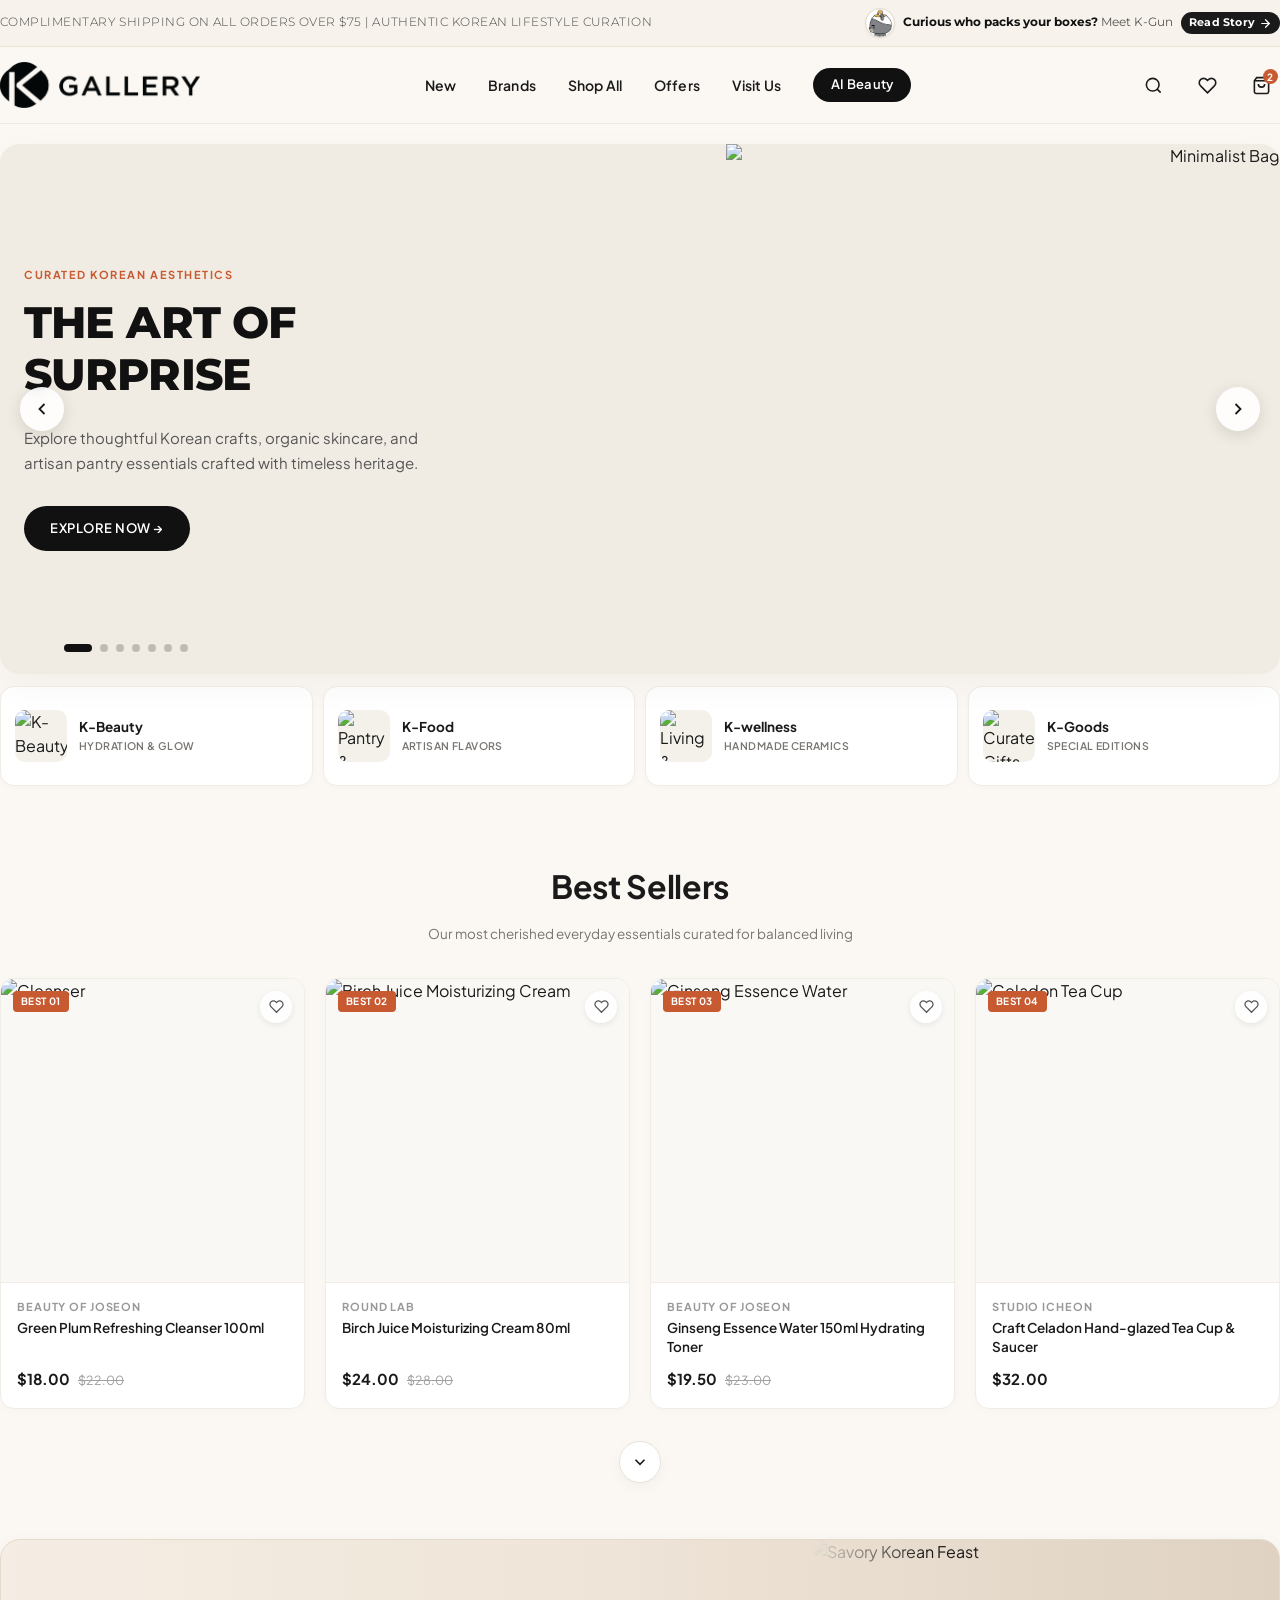
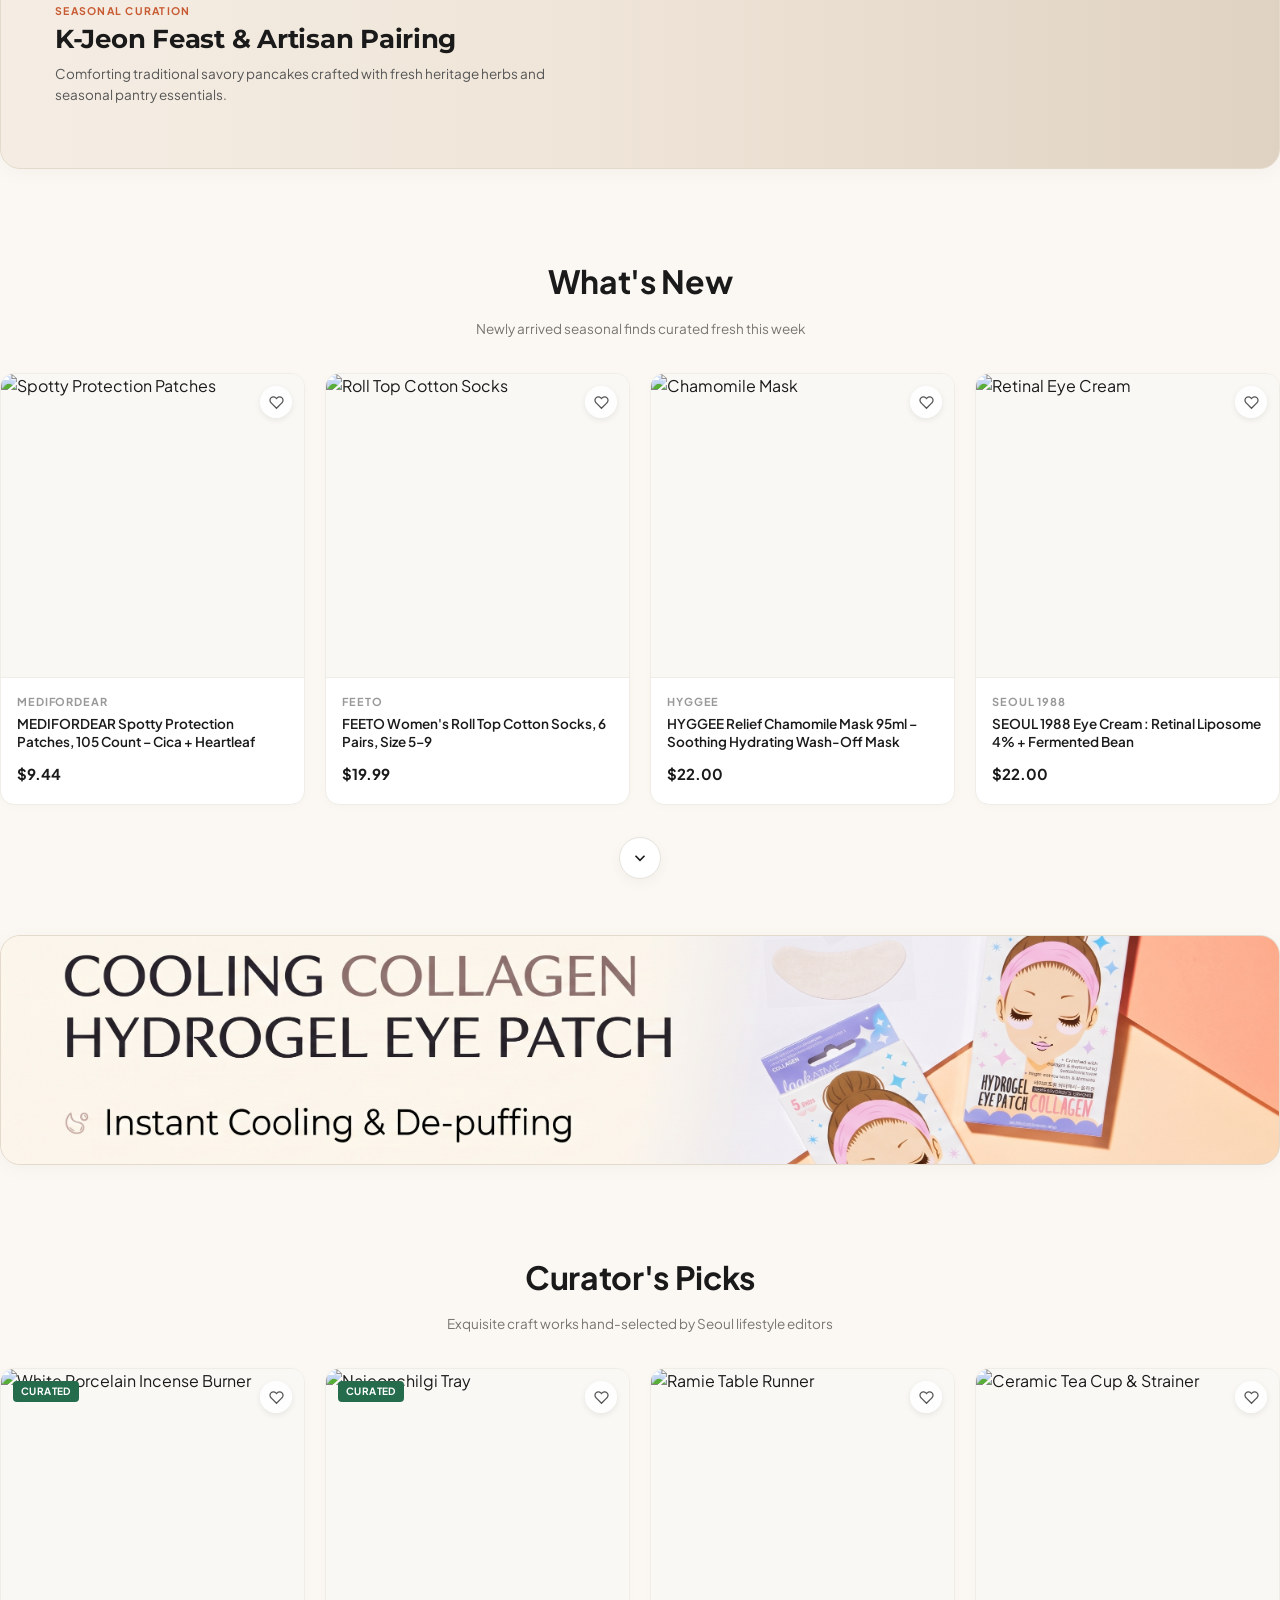
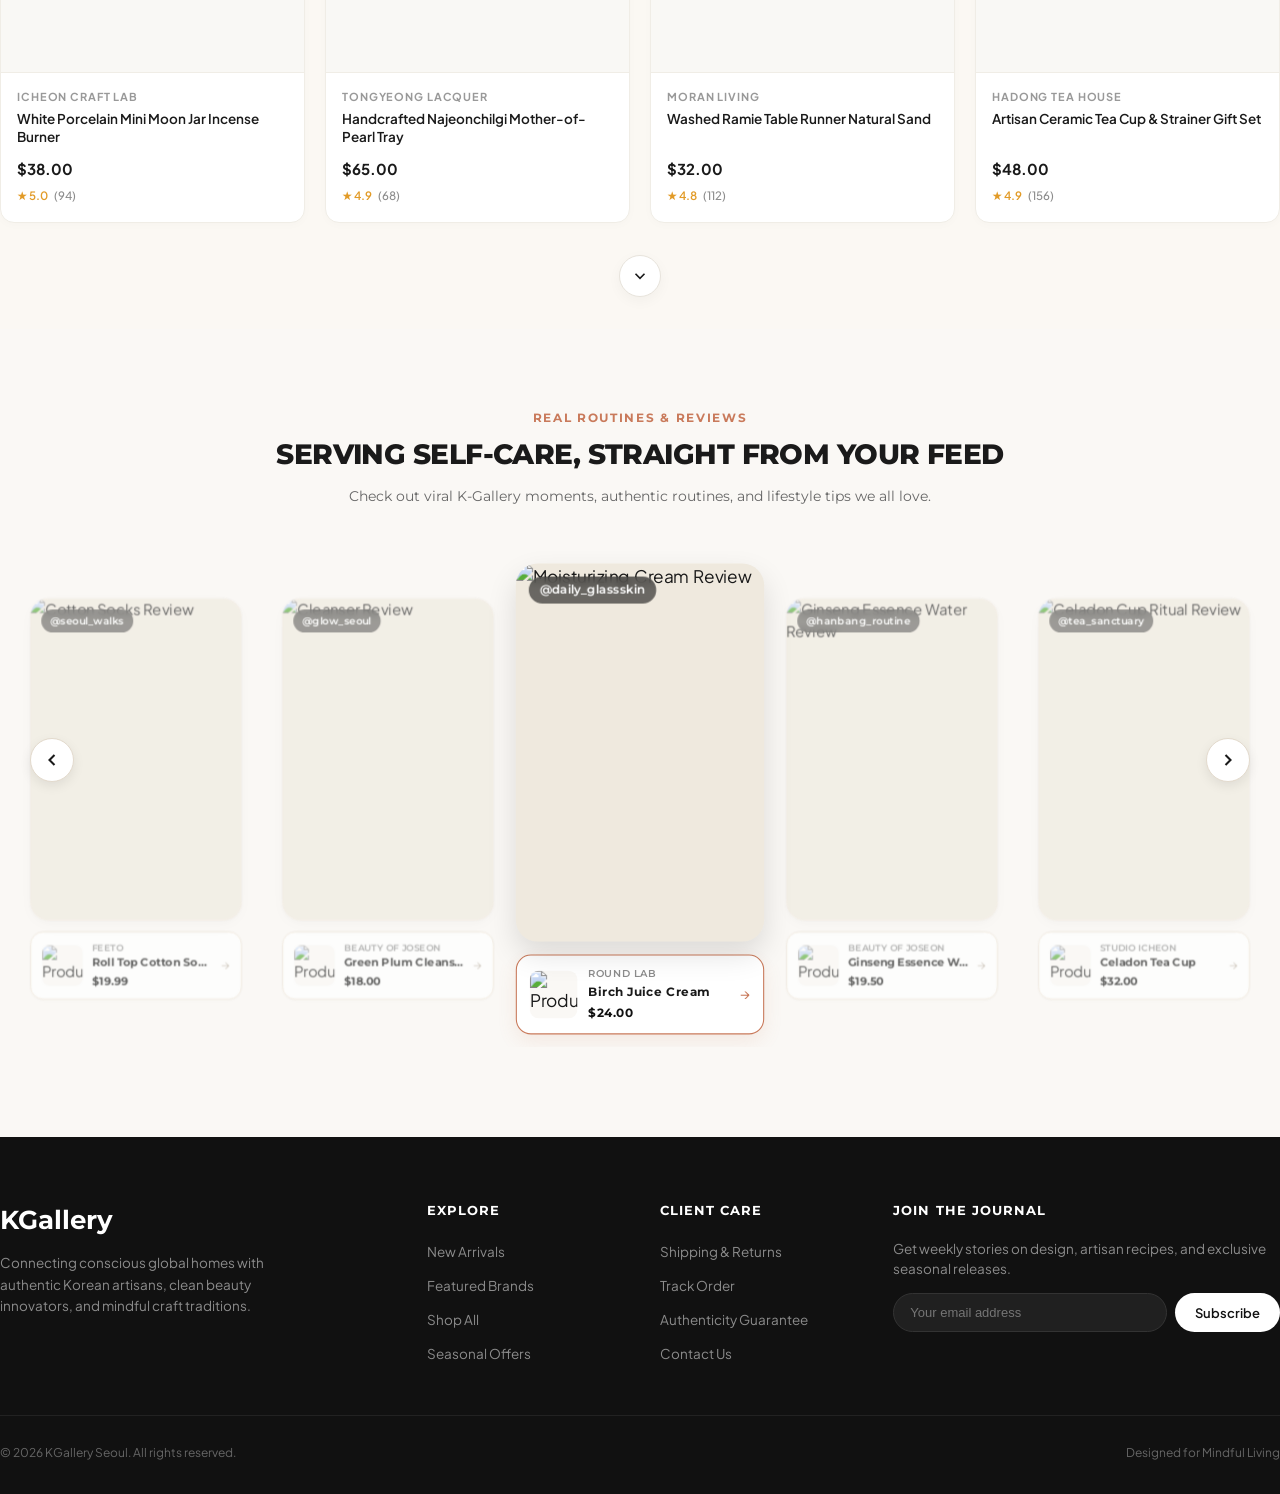
==== commit ff54b94a: "261103" ====
--- a/index.html
+++ b/index.html
@@ -7,7 +7,7 @@
   <!-- Google Fonts -->
   <link rel="preconnect" href="https://fonts.googleapis.com">
   <link rel="preconnect" href="https://fonts.gstatic.com" crossorigin>
-  <link href="https://fonts.googleapis.com/css2?family=Montserrat:ital,wght@0,300;0,400;0,500;0,600;0,700;0,800;1,400&family=Plus+Jakarta+Sans:wght@400;500;600;700&display=swap" rel="stylesheet">
+ <link href="https://fonts.googleapis.com/css2?family=Montserrat:wght@400;500;600;700;800&family=Plus+Jakarta+Sans:wght@400;500;600;700&family=Gaegu:wght@700&display=swap" rel="stylesheet">
   
   <!-- 분리된 외부 CSS 파일 연결 -->
   <link rel="stylesheet" href="style.css">
--- a/style.css
+++ b/style.css
@@ -28,6 +28,12 @@
   --radius-lg: 20px;
   --max-w: 1400px;
   --banner-height: 230px;
+  --kgun-ink: #222222;          /* 말풍선 외곽선·글자색 (기존 아이콘 색과 동일) */
+  --kgun-paper: #ffffff;        /* 말풍선·노트 배경 */
+  --kgun-accent: #C97A5B;       /* 라벨 포인트색 (기존 ABOUT K-GALLERY 라벨색) */
+  --kgun-peach: #F6E4D3;        /* 아바타 배경 */
+  --kgun-line: #ECE4DA;         /* 노트 카드 테두리 */
+  --kgun-hand: 'Gaegu', 'Montserrat', cursive;  /* 케이군의 손글씨 */
 }
 
 body {
@@ -38,6 +44,13 @@
   -webkit-font-smoothing: antialiased;
   overflow-x: hidden;
 }
+
+.gaegu-regular {
+  font-family: "Gaegu", sans-serif;
+  font-weight: 400;
+  font-style: normal;
+}
+
 
 a {
   color: inherit;
@@ -417,13 +430,6 @@
   margin-bottom: 34px;
 }
 
-.section-title {
-  font-family: var(--font-title);
-  font-size: 28px;
-  font-weight: 700;
-  color: var(--text-dark);
-  letter-spacing: -0.01em;
-}
 
 .section-subtitle {
   font-family: var(--font-body);
@@ -1115,7 +1121,7 @@
   height: 380px;
   border-radius: var(--radius-lg);
   overflow: hidden;
-  background-color: #EFECE5;
+  background-color: #F6F4EF;
   box-shadow: 0 8px 30px rgba(0, 0, 0, 0.04);
   border: 1px solid var(--border-light);
 }
@@ -1124,6 +1130,7 @@
   height: 100%;
   object-fit: cover;
   object-position: center 48%;
+  opacity:50%;
 }
 
 .stores-section { padding-bottom: 70px; }
@@ -1774,12 +1781,12 @@
 
 .section-center-header {
   text-align: center;
-  max-width: 640px;
+  max-width: 680px;
   margin: 0 auto 48px auto;
 }
 
 .section-title {
-  font-size: 28px;
+  font-size: 32px;
   font-weight: 700;
   line-height: 1.3;
   color: #1A1A1A;
@@ -1873,14 +1880,15 @@
   margin: 0 auto; /* 완벽한 가로 중앙 정렬 */
   border-radius: 16px;
   box-shadow: 0 4px 20px rgba(0, 0, 0, 0.04); /* 은은한 입체감 (선택 사항) */
+  opacity:0.8;
 }
 
 /* 3) Stories Section Cards */
-.stories-section .deco-bar {
+.deco-bar {
   display: block;
   width: 32px;
   height: 3px;
-  background-color: #C97A5B;
+  background-color: #E0533C;
   margin: 0 auto 16px auto;
 }
 
@@ -1998,7 +2006,7 @@
 /* 5) Footer CTA Area */
 .cta-card-banner {
   background-color: #F7EDE2;
-  background-image: url('image/about\ 03.png');
+  /* background-image: url('image/about\ 03.png'); */
   background-repeat: no-repeat;
   background-position: right center; /* 케이군이 우측에 오도록 고정 */
   background-size: contain;           /* 높이에 맞춰 비율 유지 */
@@ -2771,4 +2779,248 @@
 
 .full-width-window .c-nav-btn.next-btn {
   right: 30px;
+}
+
+
+/* ---------- 인트로 (기존 인라인 스타일을 클래스로 이전) ---------- */
+.about-intro {
+  max-width: 900px;
+  margin: 0 auto;
+  padding: 64px 24px 8px;
+  box-sizing: border-box;
+  text-align: center;
+}
+.about-eyebrow {
+  display: block;
+  font-size: 12px;
+  font-weight: 700;
+  letter-spacing: .22em;
+  color: var(--kgun-accent);
+}
+ 
+/* ---------- 공통: 말풍선 ---------- */
+.kgun-bubble {
+  position: relative;
+  margin: 0;
+  padding: 12px 20px 14px;
+  background: var(--kgun-paper);
+  color: var(--kgun-ink);
+  border: 2.5px solid var(--kgun-ink);
+  border-radius: 22px;
+  font-family: var(--kgun-hand);
+  font-size: 26px;
+  font-weight: 700;
+  line-height: 1.15;
+}
+/* 꼬리(말풍선 모서리를 45도 돌린 사각형) */
+.kgun-bubble::after {
+  content: "";
+  position: absolute;
+  width: 20px;
+  height: 20px;
+  background: var(--kgun-paper);
+  transform: rotate(45deg);
+}
+.kgun-bubble--left::after {          /* 왼쪽(케이군 쪽)을 가리키는 꼬리 */
+  left: -12px;
+  bottom: 22px;
+  border-left: 2.5px solid var(--kgun-ink);
+  border-bottom: 2.5px solid var(--kgun-ink);
+}
+.kgun-bubble--cta::after {           /* 아래(케이군 쪽)를 가리키는 꼬리 */
+  left: 34px;
+  bottom: -12px;
+  border-right: 2.5px solid var(--kgun-ink);
+  border-bottom: 2.5px solid var(--kgun-ink);
+}
+ 
+/* ---------- ① 배너 인사 ---------- */
+.page-hero-banner .banner-container-card {
+  position: relative;                /* 케이군을 배너 안쪽 기준으로 배치 */
+}
+.kgun-greeting {
+  position: absolute;
+  left: 32px;
+  right: 32px;
+  bottom: 46px;
+  z-index: 3;
+  display: flex;
+  align-items: flex-end;
+  gap: 18px;
+  pointer-events: none;              /* 배너 아래 요소 클릭을 막지 않도록 */
+}
+.kgun-greeting-img {
+  flex: none;
+  width: clamp(96px, 12vw, 100px);
+  height: auto;
+  display: block;
+  margin-bottom: -76px;               /* 앞발이 배너 아래 경계에 닿도록 */
+  margin-left:10px;
+}
+.kgun-greeting .kgun-bubble {
+  min-width: 0;
+  max-width: 400px;
+  margin-bottom: clamp(2px, 6vw,10px);
+  font-size: clamp(18px, 2vw, 26px);
+}
+
+.kgun-hero-stage {
+  position: relative;   /* 케이군의 기준 상자 */
+}
+ 
+/* ---------- ② 케이군 노트 ---------- */
+.kgun-note {
+  display: flex;
+  align-items: flex-start;
+  gap: 16px;
+  max-width: 613px;
+  margin: 32px auto 0;
+  padding: 20px 24px;
+  box-sizing: border-box;
+  background: var(--kgun-paper);
+  border: 1px solid var(--kgun-line);
+  border-radius: 24px;
+  text-align: left;
+}
+.kgun-note-avatar {
+  flex: none;
+  width: 58px;
+  height: 58px;
+  border-radius: 50%;
+  object-fit: cover;
+  background: var(--kgun-peach);
+}
+
+
+.kgun-note-body {
+  min-width: 0;
+}
+.kgun-note-label {
+  margin: 0;
+  font-size: 11px;
+  font-weight: 700;
+  letter-spacing: .16em;
+  color: var(--kgun-accent);
+
+}
+.kgun-note-text {
+  margin: 8px 0 0;
+  font-family: var(--kgun-hand);
+  font-size: 25px;
+  font-weight: 700;
+  line-height: 1;
+  color: var(--kgun-ink);
+}
+ 
+/* ---------- ③ 마지막 말풍선 (CTA) ---------- */
+.cta-card-banner {
+  position: relative;
+}
+.kgun-cta {
+  position: absolute;
+  right: 60px;
+  bottom: 0;
+  width: clamp(250px, 24vw, 100px);
+  display: flex;
+  flex-direction: column;
+  align-items: flex-start;
+  pointer-events: none;
+}
+.kgun-cta .kgun-bubble {
+  margin: 0 0 22px 28px;
+  font-size: clamp(20px, 2vw, 25px);
+}
+.kgun-cta-img {
+  display: block;
+  width: 50%;
+  height: auto;
+  margin-bottom: -2px;
+}
+ 
+/* ---------- 태블릿·모바일 ---------- */
+@media (max-width: 900px) {
+  /* 케이군이 CTA 글자와 겹치지 않도록 카드 아래쪽 일반 흐름으로 이동 */
+  .kgun-cta {
+    position: static;
+    width: 220px;
+    margin: 28px auto 0;
+    align-items: center;
+  }
+  .kgun-cta .kgun-bubble {
+    margin: 0 0 22px;
+  }
+  .kgun-cta .kgun-bubble::after {
+    left: calc(50% - 10px);
+  }
+}
+@media (max-width: 600px) {
+  .kgun-greeting {
+    left: 16px;
+    right: 16px;
+    gap: 12px;
+  }
+  .kgun-greeting .kgun-bubble {
+    padding: 8px 14px 10px;
+    border-width: 2px;
+    border-radius: 16px;
+  }
+  .kgun-note {
+    padding: 16px;
+  }
+  .kgun-note-text {
+    font-size: 22px;
+  }
+}
+
+/* 1. 이미지와 카드를 함께 잡아주는 기준 부모 생성 */
+.banner-wrapper {
+  position: relative;
+  width: 100%;
+  margin-top: 32px;
+}
+
+/* 2. 한옥마을 이미지 영역 스타일 */
+.curation-banner {
+  width: 100%;
+  border-radius: 24px;
+  overflow: hidden;
+}
+
+.curation-banner img {
+  width: 100%;
+  display: block;
+}
+
+/* 1. 케이군 카드 전체 박스 스타일 확인 */
+.kgun-note {
+  position: absolute;
+  bottom: -30px;
+  left: 40px;
+  max-width: 590px;
+  display: flex;
+  align-items: flex-start;
+  gap: 16px;
+  padding: 20px 24px;
+  box-sizing: border-box;
+  background: rgba(255, 255, 255, 0.85);
+  border: 1px solid var(--kgun-line, #e5e5e5);
+  border-radius: 24px;
+  box-shadow: 0 10px 25px rgba(0, 0, 0, 0.08);
+  z-index: 10;
+  line-height:1.2;
+}
+
+/* 2. ★ 핵심: 카드 안의 케이군 얼굴 이미지 크기 고정하기 ★ */
+.kgun-note-water {
+  width: 60px;          /* 원하는 아기자기한 크기로 조절 (예: 50px ~ 70px) */
+  height: 60px;
+  object-fit: contain;
+  flex-shrink: 0;       /* 화면이 줄어들어도 이미지가 찌그러지지 않게 방지 */
+}
+
+/* 3. 텍스트 영역 정돈 */
+.kgun-note-body {
+  display: flex;
+  flex-direction: column;
+  gap: 4px;
 }
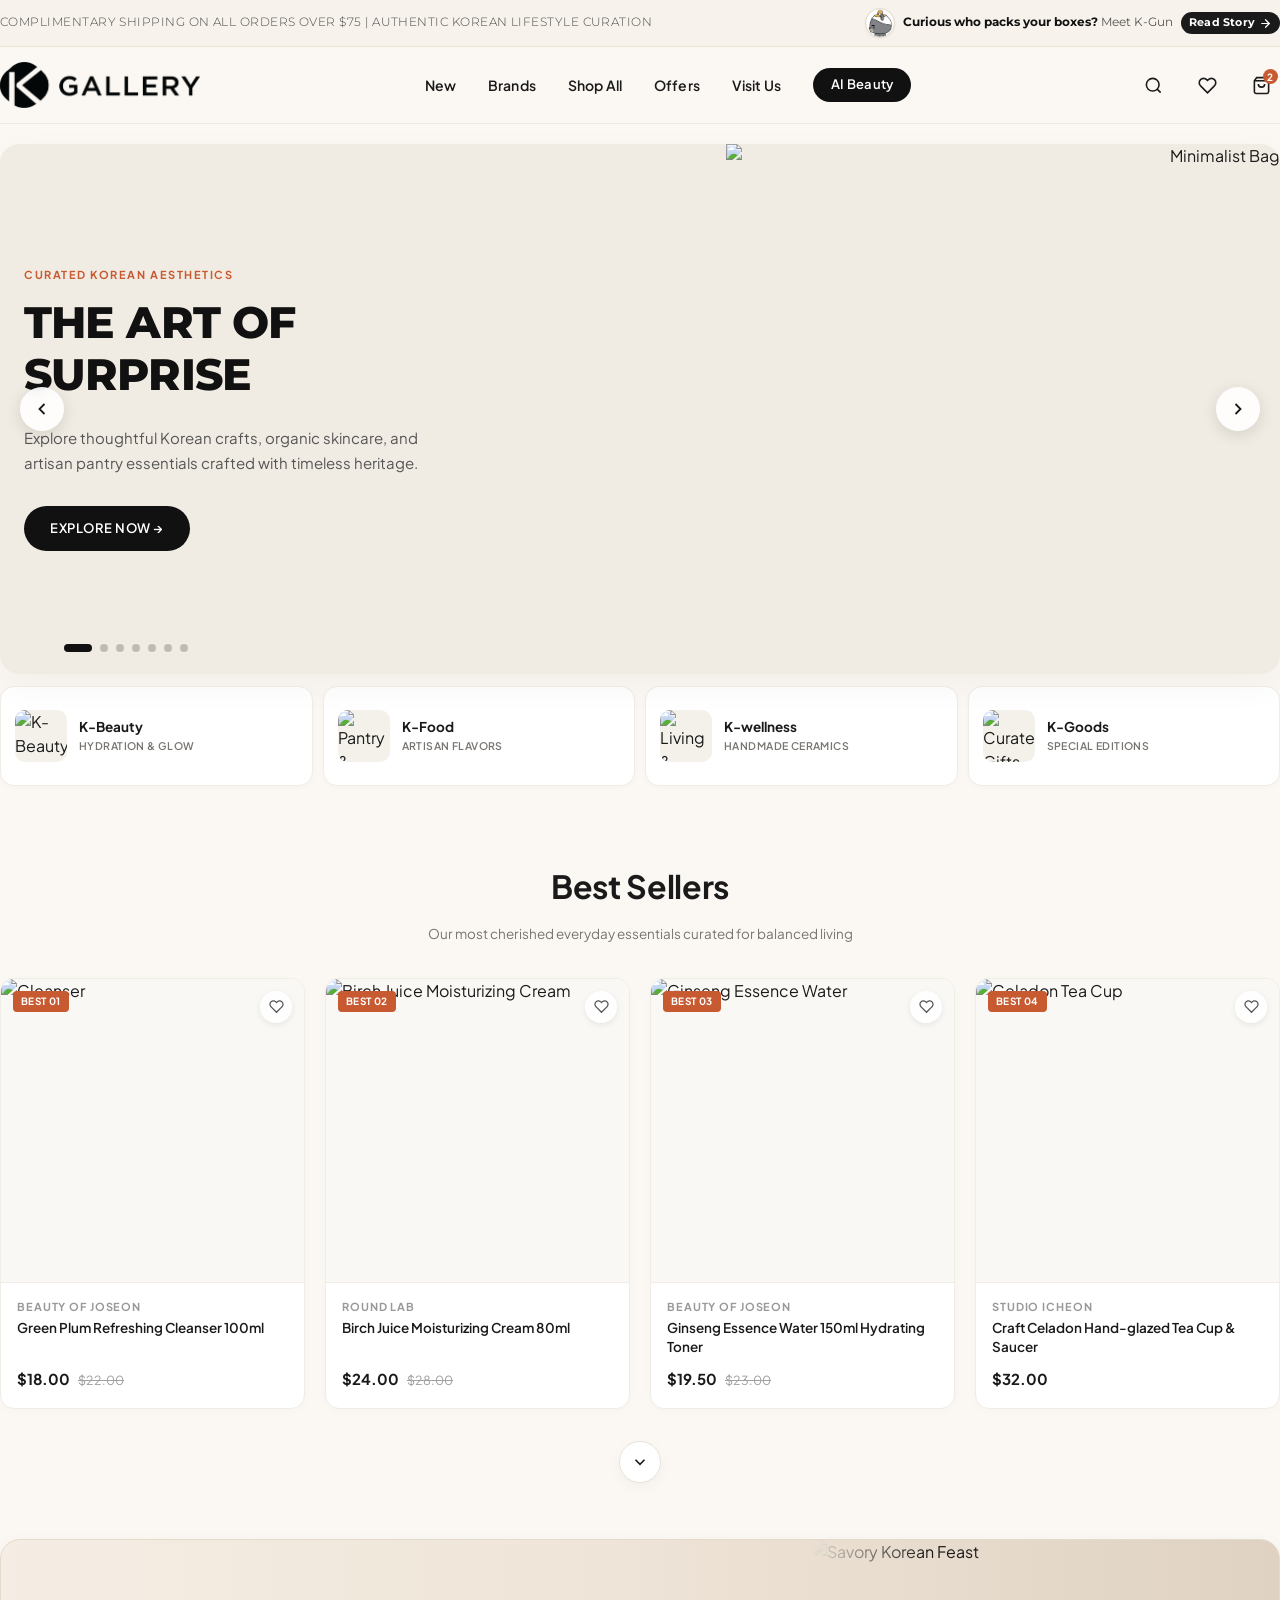
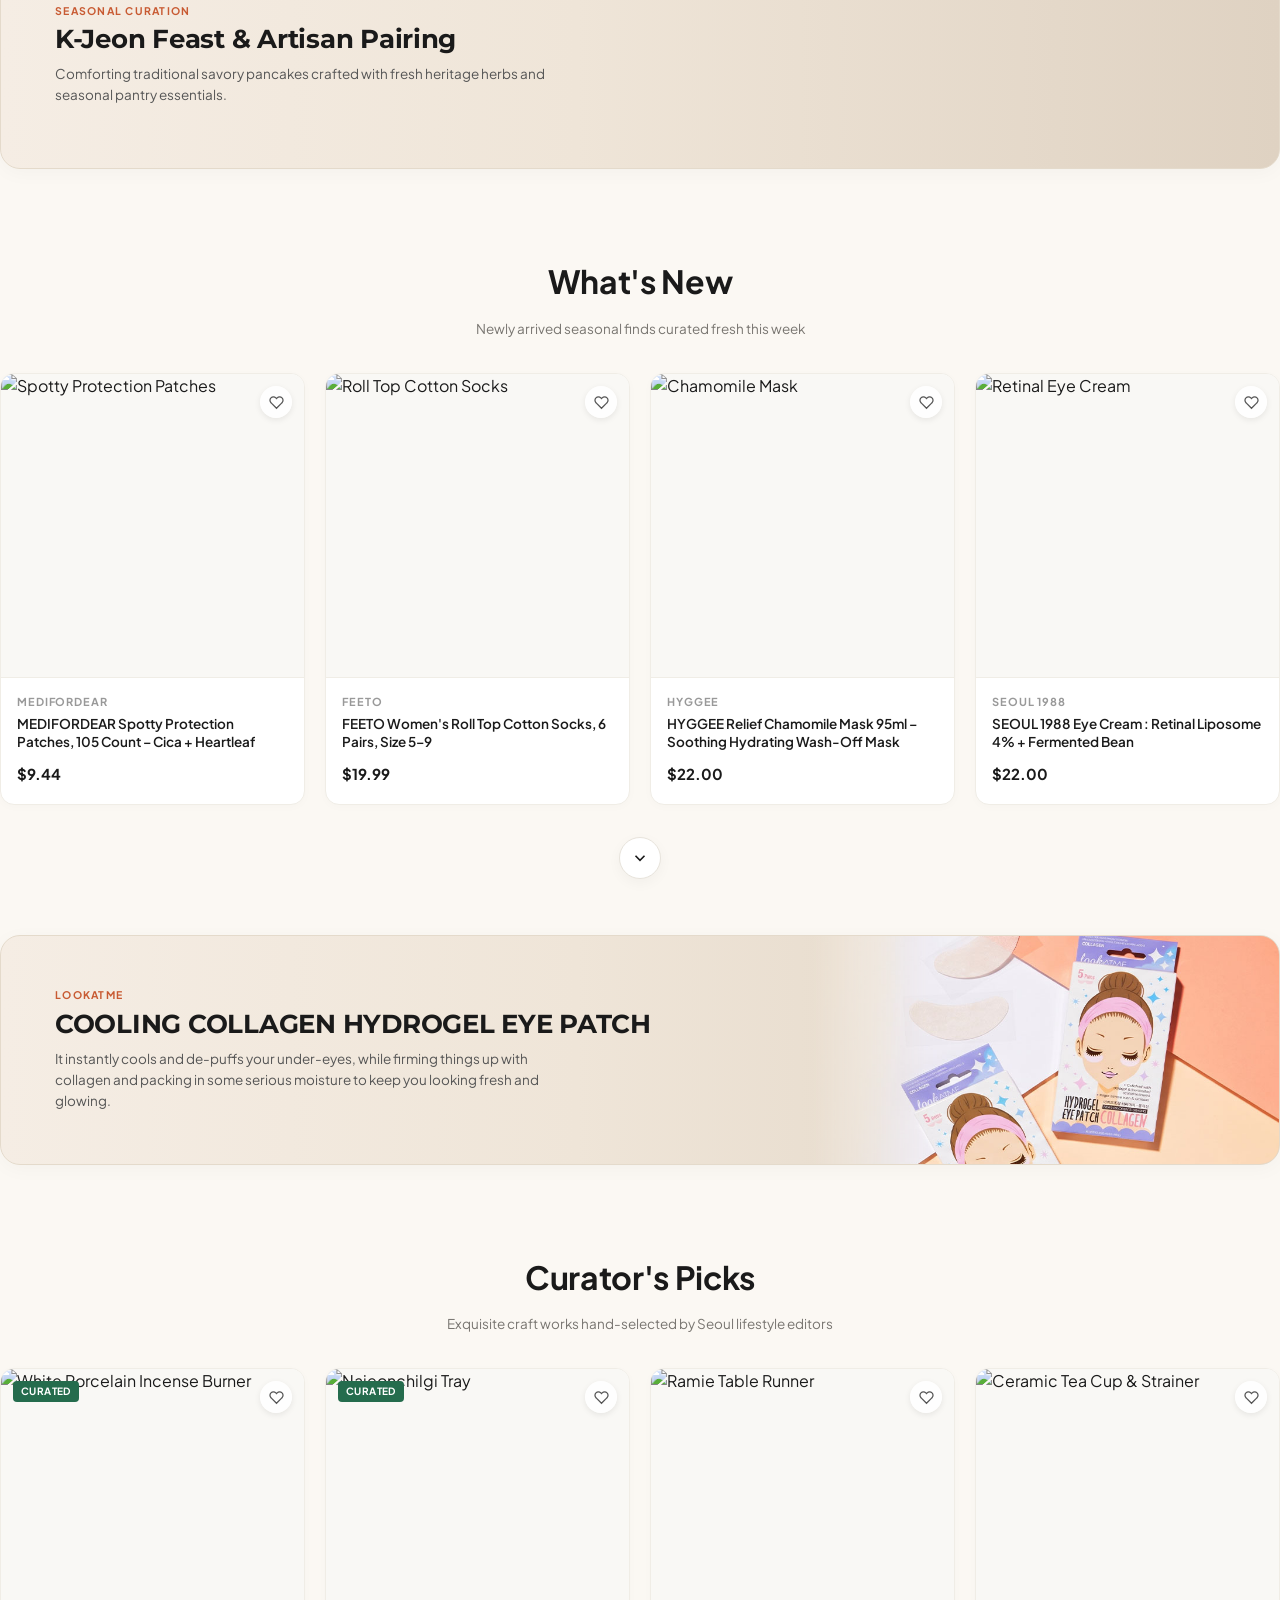
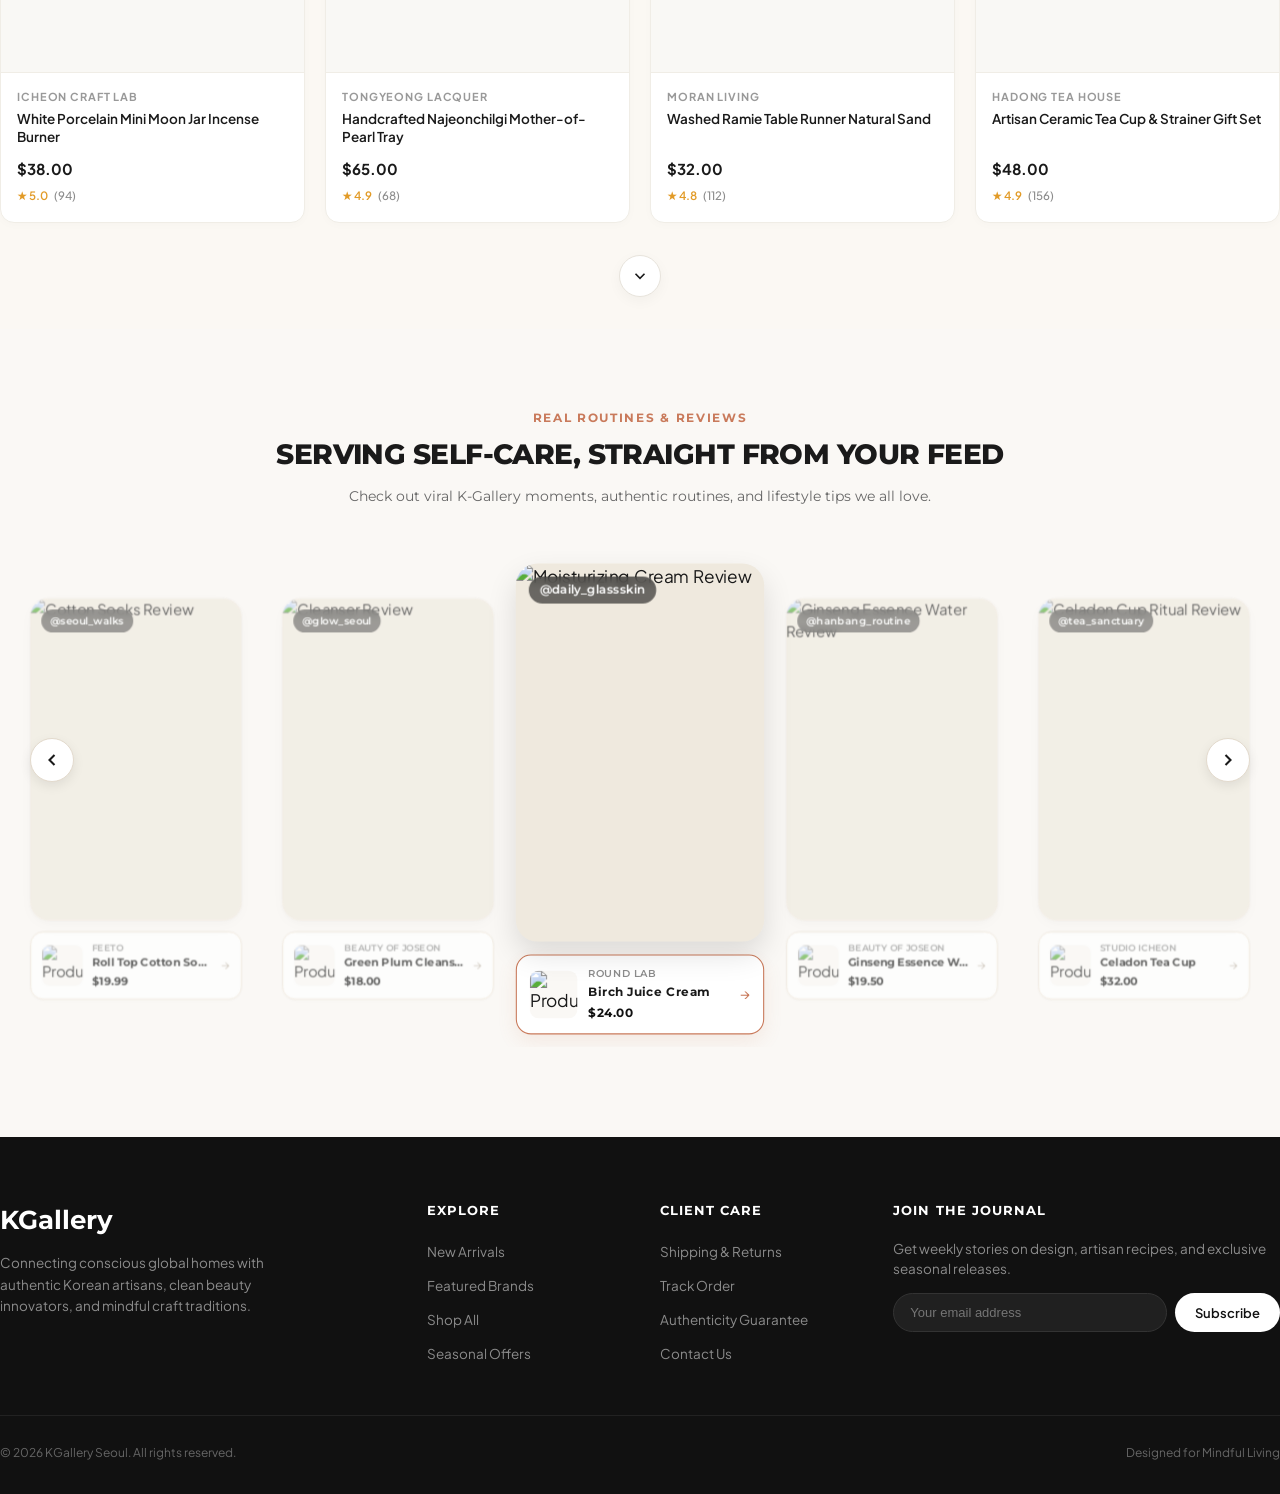
==== commit fe20f39e: "261104" ====
--- a/index.html
+++ b/index.html
@@ -344,6 +344,7 @@
     <!-- 3. PROMOTION BANNER 1: K-JEON FEAST (230px) -->
     <section class="promo-banner-section">
       <div class="container">
+        <a href="https://k-gallery.com/shop/products/kwangdong-hong-sam-jung-red-ginseng-extract-stick" class="promo-banner-link">
         <div class="promo-banner-card">
           <div class="promo-banner-left">
             <div class="promo-badge">Seasonal Curation</div>
@@ -443,35 +444,29 @@
       </div>
     </section>
 
-    <!-- 5. PROMOTION BANNER 2: KOMBUCHA MAGIC (230px) -->
-    <!-- <section class="spotlight-banner-section"> 
+  
+     <!-- 5. PROMOTION BANNER 2: K-JEON FEAST (230px) -->
+    <section class="promo-banner-section">
       <div class="container">
-        <div class="spotlight-banner-card">
-          <div class="spotlight-text-side">
-            <span class="spotlight-tag">Biome Innovation</span>
-            <h2 class="spotlight-title">Kombucha-Powered<br>Biome Magic</h2>
-            <p class="spotlight-desc">Unlocking healthy skin resilience through 506 hours of slow, low-temperature natural tea fermentation. Balances pH while preserving deep moisture.</p>
-            <div class="spotlight-stat">
-              <div class="stat-number">404</div>
-              <div class="stat-caption">hours of heritage slow fermentation per batch</div>
-            </div>
-          </div> -->
-          <!-- <div class="spotlight-media-side">
-            <img src="image/Gemini_Generated_Image_4gr7hv4gr7hv4gr7.png" alt="Cooling Collagen Hydrogel Eye Patch">
-          </div>
-        </div>
-      </div>
-    </section> --> 
-
-    <section class="promo-banner-section"> 
-      <div class="container">
-        <!-- 링크를 걸고 싶은 경우 <a> 태그로 감싸주세요 -->
-        <a href="#" class="promo-banner-card full-image-banner">
-          <img src="image/Gemini_Generated_Image_4gr7hv4gr7hv4gr7.png" alt="Cooling Collagen Hydrogel Eye Patch">
+        <a href="https://k-gallery.com/shop/products/look-at-me-hydrogel-eye-patch-collagen-firming-hydrating-under-eye-patches-5-pairs" class="promo-banner-link">
+          <div class="promo-banner-card">
+            
+            <div class="promo-banner-left">
+              <div class="promo-badge">LookATME</div>
+              <h3 class="promo-title">COOLING COLLAGEN HYDROGEL EYE PATCH</h3>
+              <p class="promo-desc">It instantly cools and de-puffs your under-eyes, while firming things up with collagen and packing in some serious moisture to keep you looking fresh and glowing.</p>
+          
+            </div>
+            <div class="promo-banner-right">
+              <img src="image/promo_02.jpg" alt="eye patch">
+            </div>
+            
+          </div>
         </a>
       </div>
-  </section>
-  
+    </section>
+
+      
 
     <!-- 6. CURATOR'S PICKS SECTION -->
     <section class="section-wrap">
--- a/style.css
+++ b/style.css
@@ -2081,7 +2081,7 @@
 }
 
 .btn-primary:hover {
-  background-color: #333333;
+  background-color: #E0533C;
 }
 
 .btn-secondary {
